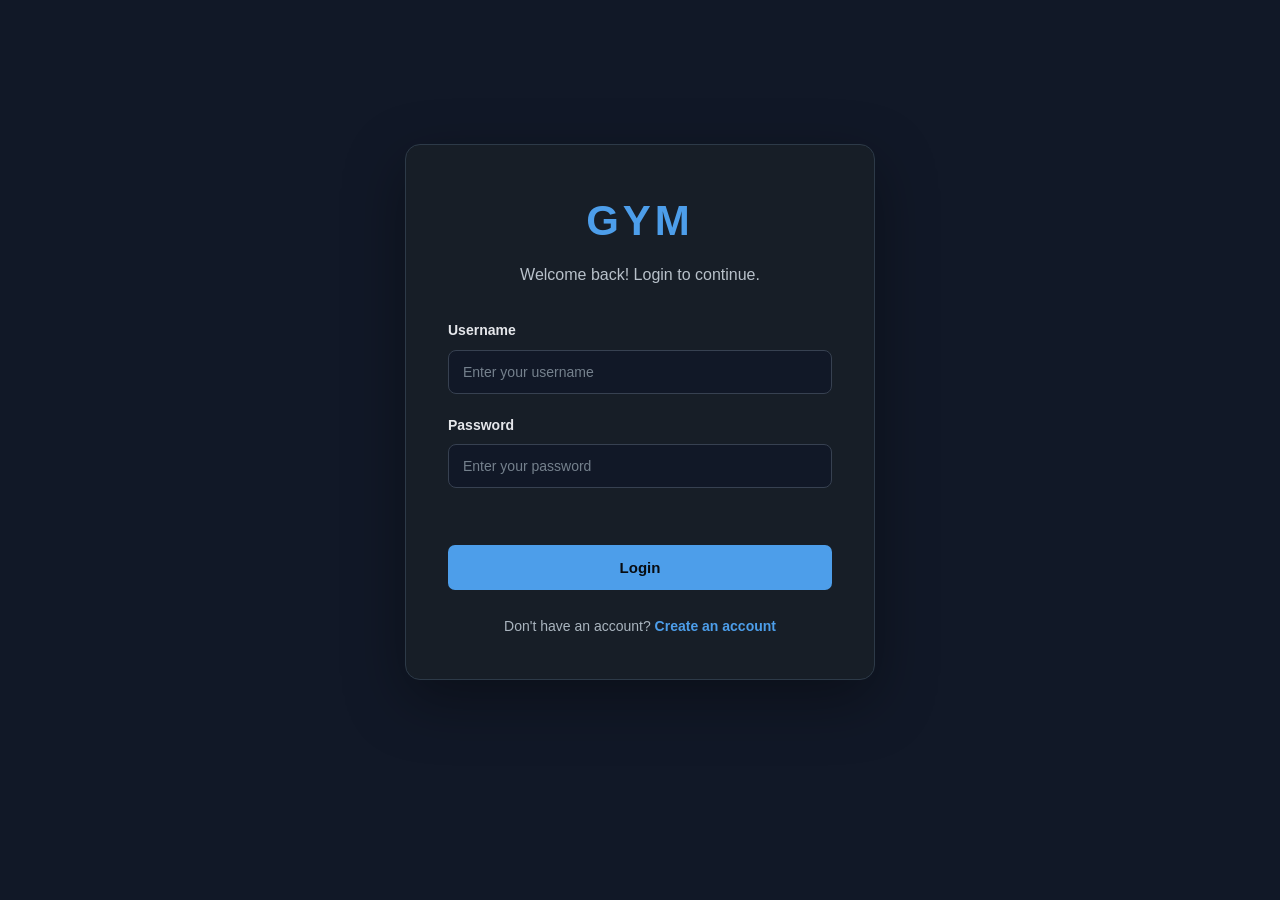
==== dashboard.html @ 54dbe1bd "litte upgrade" ====
<!DOCTYPE html>
<html lang="en">
<head>
    <meta charset="UTF-8">
    <meta name="viewport" content="width=device-width, initial-scale=1.0">

    <title>Gym | Dashboard</title>

    <!-- Main CSS -->
    <link rel="stylesheet" href="style.css">
</head>

<body>

    <!-- Navigation -->
    <header class="navbar">

        <div class="logo">
            <a href="dashboard.html">GYM</a>
        </div>

        <nav>
            <a href="dashboard.html" class="active">Dashboard</a>
            <a href="plans.html">Workout Plans</a>
            <a href="workout.html">Log Workout</a>
            <a href="history.html">History</a>
            <a href="progress.html">Progress</a>
            <button id="logoutButton" class="logout-btn">Logout</button>
        </nav>

    </header>


    <!-- Dashboard -->
    <main class="dashboard">

        <!-- Welcome Section -->
        <section class="dashboard-header">

            <div>
                <p class="dashboard-label">YOUR DASHBOARD</p>

                <h1>
                    Welcome back,
                    <span id="username">User</span>
                </h1>

                <p>
                    Keep training, keep improving, and keep tracking
                    your progress.
                </p>
            </div>

            <a href="workout.html" class="btn primary-btn">
                + Log Workout
            </a>

        </section>


        <!-- Statistics -->
        <section class="stats-grid">

            <!-- Total Workouts -->
            <article class="stat-card">

                <p>Total Workouts</p>

                <h2 id="totalWorkouts">
                    0
                </h2>

                <span>
                    Workouts completed
                </span>

            </article>


            <!-- This Week -->
            <article class="stat-card">

                <p>This Week</p>

                <h2 id="weeklyWorkouts">
                    0
                </h2>

                <span>
                    Workouts this week
                </span>

            </article>


            <!-- Exercises -->
            <article class="stat-card">

                <p>Exercises</p>

                <h2 id="totalExercises">
                    0
                </h2>

                <span>
                    Exercises performed
                </span>

            </article>


            <!-- Weight Lifted -->
            <article class="stat-card">

                <p>Total Weight</p>

                <h2 id="totalWeight">
                    0 kg
                </h2>

                <span>
                    Weight lifted
                </span>

            </article>

        </section>


        <!-- Main Dashboard Content -->
        <section class="dashboard-grid">

            <!-- Recent Workouts -->
            <div class="dashboard-card">

                <div class="card-header">

                    <div>
                        <p class="card-label">ACTIVITY</p>

                        <h2>Recent Workouts</h2>
                    </div>

                    <a href="history.html">
                        View All
                    </a>

                </div>


                <div id="recentWorkouts" class="workout-list">

                    <!-- Workout items will be loaded by JavaScript -->

                    <div class="empty-state">

                        <h3>No workouts yet</h3>

                        <p>
                            Start your first workout and it
                            will appear here.
                        </p>

                        <a href="workout.html" class="btn primary-btn">
                            Start Workout
                        </a>

                    </div>

                </div>

            </div>


            <!-- Quick Actions -->
            <div class="dashboard-card">

                <div class="card-header">

                    <div>
                        <p class="card-label">QUICK ACTIONS</p>

                        <h2>Get Started</h2>
                    </div>

                </div>


                <div class="quick-actions">

                    <a href="plans.html" class="action-card">

                        <span class="action-number">
                            01
                        </span>

                        <div>
                            <h3>Workout Plans</h3>

                            <p>
                                Create or manage your training plans.
                            </p>
                        </div>

                    </a>


                    <a href="workout.html" class="action-card">

                        <span class="action-number">
                            02
                        </span>

                        <div>
                            <h3>Log Workout</h3>

                            <p>
                                Record today's exercises, sets and reps.
                            </p>
                        </div>

                    </a>


                    <a href="progress.html" class="action-card">

                        <span class="action-number">
                            03
                        </span>

                        <div>
                            <h3>View Progress</h3>

                            <p>
                                See how your strength has improved.
                            </p>
                        </div>

                    </a>

                </div>

            </div>

        </section>


        <!-- Today's Motivation -->
        <section class="motivation-card">

            <div>

                <p class="card-label">
                    KEEP GOING
                </p>

                <h2>
                    Progress is built
                    <span>one workout at a time.</span>
                </h2>

                <p>
                    Stay consistent, track your performance,
                    and become stronger every day.
                </p>

            </div>

        </section>

    </main>


    <!-- Footer -->
    <footer>

        <p>
            &copy; 2026 GYM. All rights reserved.
        </p>

    </footer>


    <!-- Dashboard JavaScript -->
    <script src="js/dashboard.js"></script>

</body>
</html>
---- style.css ----
```css
/* =========================================================
   GYM WEBSITE - MAIN STYLESHEET
   Theme: Medium Blue + Dark
   ========================================================= */


/* =========================================================
   1. GLOBAL RESET
   ========================================================= */

* {
    margin: 0;
    padding: 0;
    box-sizing: border-box;
}

html {
    scroll-behavior: smooth;
}

body {
    font-family: Arial, Helvetica, sans-serif;
    background: #10151c;
    color: #ffffff;
    line-height: 1.6;
}

a {
    text-decoration: none;
    color: inherit;
}

button,
input,
textarea,
select {
    font-family: inherit;
}

button {
    cursor: pointer;
}


/* =========================================================
   2. GENERAL CONTAINER
   ========================================================= */

main {
    width: 100%;
}

.login-page,
.register-page,
.dashboard,
.plans-page,
.program-page,
.workout-page,
.history-page,
.progress-page {
    width: min(1400px, 92%);
    margin: 0 auto;
}


/* =========================================================
   3. NAVIGATION
   ========================================================= */

.navbar {
    min-height: 76px;
    padding: 0 4%;

    display: flex;
    align-items: center;
    justify-content: space-between;

    background: #080c11;
    border-bottom: 1px solid #26313d;

    position: sticky;
    top: 0;
    z-index: 1000;
}

.logo a {
    font-size: 28px;
    font-weight: 900;
    letter-spacing: 3px;
    color: #4d9eea;
}

.navbar nav {
    display: flex;
    align-items: center;
    gap: 24px;
}

.navbar nav a {
    color: #ffffff;
    font-size: 14px;
    font-weight: 600;
    transition: 0.25s ease;
}

.navbar nav a:hover,
.navbar nav a.active {
    color: #5ca8ed;
}

.logout-btn {
    border: none;
    background: #4d9eea;
    color: #080c11;

    padding: 10px 18px;
    border-radius: 7px;

    font-weight: 700;
    font-size: 14px;

    transition: 0.25s ease;
}

.logout-btn:hover {
    background: #78baf0;
    transform: translateY(-2px);
}


/* =========================================================
   4. BUTTONS
   ========================================================= */

.btn {
    display: inline-flex;
    align-items: center;
    justify-content: center;

    padding: 12px 22px;

    border-radius: 7px;

    font-size: 14px;
    font-weight: 700;

    border: none;

    transition: 0.25s ease;
}

.primary-btn {
    background: #4d9eea;
    color: #080c11;
}

.primary-btn:hover {
    background: #78baf0;
    transform: translateY(-2px);
}

.secondary-btn {
    background: #1a222c;
    color: #ffffff;
    border: 1px solid #354353;
}

.secondary-btn:hover {
    background: #263341;
    border-color: #4d9eea;
}


/* =========================================================
   5. HERO SECTION
   ========================================================= */

.hero {
    min-height: 650px;

    display: flex;
    align-items: center;

    padding: 80px 7%;

    background: #4d9eea;
    color: #080c11;

    border-radius: 0 0 25px 25px;
}

.hero-content {
    max-width: 800px;
}

.hero-tag {
    font-size: 13px;
    font-weight: 900;
    letter-spacing: 2px;
    margin-bottom: 18px;
}

.hero h1 {
    font-size: clamp(48px, 7vw, 88px);
    line-height: 0.98;
    letter-spacing: -3px;
    margin-bottom: 28px;
}

.hero h1 span {
    color: #ffffff;
}

.hero-description {
    max-width: 650px;
    font-size: 18px;
    margin-bottom: 35px;
    color: #111820;
}

.hero-buttons {
    display: flex;
    gap: 14px;
    flex-wrap: wrap;
}

.hero .primary-btn {
    background: #080c11;
    color: #ffffff;
}

.hero .primary-btn:hover {
    background: #1d2731;
}

.hero .secondary-btn {
    background: transparent;
    color: #080c11;
    border: 2px solid #080c11;
}


/* =========================================================
   6. SECTION HEADINGS
   ========================================================= */

.section-heading {
    margin-bottom: 35px;
}

.section-heading p,
.section-label,
.page-label,
.card-label,
.dashboard-label {
    font-size: 12px;
    font-weight: 800;
    letter-spacing: 2px;
    color: #4d9eea;
    margin-bottom: 8px;
}

.section-heading h2,
.card-header h2 {
    font-size: 30px;
    line-height: 1.2;
}

.section-heading h2 span,
.info-content h2 span,
.cta h2 span {
    color: #4d9eea;
}


/* =========================================================
   7. FEATURES
   ========================================================= */

.features {
    padding: 100px 4%;
    background: #10151c;
    color: #ffffff;
}

.feature-grid {
    display: grid;
    grid-template-columns: repeat(4, 1fr);
    gap: 20px;
}

.feature-card {
    padding: 30px;

    background: #171e27;

    border: 1px solid #283441;
    border-radius: 12px;

    transition: 0.25s ease;
}

.feature-card:hover {
    transform: translateY(-5px);
    border-color: #4d9eea;
}

.feature-icon {
    width: 45px;
    height: 45px;

    display: flex;
    align-items: center;
    justify-content: center;

    margin-bottom: 25px;

    background: #4d9eea;
    color: #080c11;

    border-radius: 7px;

    font-size: 13px;
    font-weight: 900;
}

.feature-card h3 {
    font-size: 20px;
    margin-bottom: 12px;
}

.feature-card p {
    color: #b8c1ca;
    font-size: 14px;
}


/* =========================================================
   8. CTA
   ========================================================= */

.cta {
    margin: 0 4% 80px;
    padding: 70px 8%;

    background: #4d9eea;
    color: #080c11;

    border-radius: 18px;
}

.cta-content {
    max-width: 750px;
}

.cta h2 {
    font-size: clamp(35px, 5vw, 58px);
    line-height: 1.05;
    margin-bottom: 20px;
}

.cta h2 span {
    color: #ffffff;
}

.cta p {
    margin-bottom: 25px;
    color: #111820;
}


/* =========================================================
   9. LOGIN & REGISTER
   ========================================================= */

.login-page,
.register-page {
    min-height: calc(100vh - 76px);

    display: flex;
    align-items: center;
    justify-content: center;

    padding: 50px 0;
}

.login-container,
.register-container {
    width: 100%;
    max-width: 470px;

    padding: 42px;

    background: #171e27;

    border: 1px solid #2d3a48;
    border-radius: 15px;

    box-shadow: 0 20px 60px rgba(0, 0, 0, 0.35);
}

.login-header,
.register-header {
    text-align: center;
    margin-bottom: 32px;
}

.login-header h1,
.register-header h1 {
    font-size: 42px;
    letter-spacing: 4px;
    color: #4d9eea;
}

.login-header p,
.register-header p {
    color: #b8c1ca;
    margin-top: 8px;
}


/* =========================================================
   10. FORMS
   ========================================================= */

.form-group {
    margin-bottom: 20px;
}

.form-group label {
    display: block;
    margin-bottom: 8px;

    font-size: 14px;
    font-weight: 700;

    color: #ffffff;
}

.form-group input,
.form-group textarea,
.form-group select {
    width: 100%;

    padding: 13px 14px;

    background: #0e141b;
    color: #ffffff;

    border: 1px solid #354353;
    border-radius: 7px;

    outline: none;

    font-size: 14px;

    transition: 0.25s ease;
}

.form-group input::placeholder,
.form-group textarea::placeholder {
    color: #75818d;
}

.form-group input:focus,
.form-group textarea:focus,
.form-group select:focus {
    border-color: #4d9eea;
    box-shadow: 0 0 0 3px rgba(77, 158, 234, 0.12);
}

.form-group textarea {
    resize: vertical;
    min-height: 100px;
}

.form-group select {
    cursor: pointer;
}

form > button {
    width: 100%;

    padding: 14px;

    border: none;
    border-radius: 7px;

    background: #4d9eea;
    color: #080c11;

    font-weight: 800;
    font-size: 15px;

    transition: 0.25s ease;
}

form > button:hover {
    background: #78baf0;
}

.form-message {
    min-height: 20px;
    margin: 8px 0 15px;

    font-size: 13px;
}

.register-link,
.login-link {
    text-align: center;
    margin-top: 25px;

    color: #aab5bf;
    font-size: 14px;
}

.register-link a,
.login-link a {
    color: #4d9eea;
    font-weight: 700;
}

.register-link a:hover,
.login-link a:hover {
    text-decoration: underline;
}


/* =========================================================
   11. PAGE HEADER
   ========================================================= */

.page-header,
.dashboard-header {
    padding: 55px 0 35px;

    display: flex;
    align-items: flex-end;
    justify-content: space-between;

    gap: 30px;
}

.page-header h1,
.dashboard-header h1 {
    font-size: clamp(35px, 5vw, 55px);
    line-height: 1.05;
    margin-bottom: 12px;
}

.page-header p:not(.page-label),
.dashboard-header p:not(.dashboard-label) {
    color: #aeb8c2;
    max-width: 650px;
}


/* =========================================================
   12. DASHBOARD
   ========================================================= */

.stats-grid {
    display: grid;
    grid-template-columns: repeat(4, 1fr);
    gap: 18px;
    margin-bottom: 30px;
}

.stat-card {
    padding: 25px;

    background: #171e27;

    border: 1px solid #2b3845;
    border-radius: 12px;
}

.stat-card p {
    color: #9da9b4;
    font-size: 13px;
    margin-bottom: 8px;
}

.stat-card h2 {
    font-size: 34px;
    margin-bottom: 5px;
}

.stat-card span {
    color: #6f7c88;
    font-size: 12px;
}

.dashboard-grid {
    display: grid;
    grid-template-columns: 1.5fr 1fr;
    gap: 20px;
}

.dashboard-card,
.filter-card,
.workout-info-card,
.form-card,
.info-card {
    background: #171e27;
    border: 1px solid #2b3845;
    border-radius: 12px;
    padding: 30px;
}

.card-header {
    display: flex;
    align-items: center;
    justify-content: space-between;
    gap: 20px;
    margin-bottom: 25px;
}

.card-header > a {
    color: #4d9eea;
    font-size: 13px;
    font-weight: 700;
}

.workout-list {
    display: flex;
    flex-direction: column;
    gap: 12px;
}

.empty-state {
    padding: 45px 25px;
    text-align: center;
    color: #8d99a5;
}

.empty-state h3 {
    color: #ffffff;
    margin-bottom: 8px;
}

.empty-state p {
    max-width: 450px;
    margin: 0 auto 20px;
}

.empty-icon {
    width: 55px;
    height: 55px;

    display: flex;
    align-items: center;
    justify-content: center;

    margin: 0 auto 20px;

    border-radius: 50%;

    background: #4d9eea;
    color: #080c11;

    font-size: 25px;
    font-weight: 900;
}


/* =========================================================
   13. QUICK ACTIONS
   ========================================================= */

.quick-actions {
    display: flex;
    flex-direction: column;
    gap: 12px;
}

.action-card {
    display: flex;
    align-items: center;
    gap: 18px;

    padding: 18px;

    background: #10151c;
    border: 1px solid #2c3946;
    border-radius: 9px;

    transition: 0.25s ease;
}

.action-card:hover {
    border-color: #4d9eea;
    transform: translateX(4px);
}

.action-number {
    color: #4d9eea;
    font-weight: 900;
    font-size: 13px;
}

.action-card h3 {
    font-size: 15px;
    margin-bottom: 3px;
}

.action-card p {
    color: #85919c;
    font-size: 12px;
}


/* =========================================================
   14. MOTIVATION / INFO CARD
   ========================================================= */

.motivation-card,
.info-card {
    margin-top: 25px;
    margin-bottom: 60px;
}

.motivation-card {
    padding: 50px;

    background: #4d9eea;
    color: #080c11;

    border-radius: 15px;
}

.motivation-card h2,
.info-content h2 {
    font-size: clamp(28px, 4vw, 45px);
    line-height: 1.1;
    margin-bottom: 15px;
}

.motivation-card h2 span {
    color: #ffffff;
}

.motivation-card p:not(.card-label) {
    max-width: 700px;
    color: #111820;
}


/* =========================================================
   15. PLANS
   ========================================================= */

.plans-section,
.programs-section,
.history-section {
    margin-top: 30px;
    margin-bottom: 50px;
}

.plans-grid,
.programs-grid {
    display: grid;
    grid-template-columns: repeat(3, 1fr);
    gap: 20px;
}

.plan-card,
.program-card {
    padding: 25px;

    background: #171e27;

    border: 1px solid #2b3845;
    border-radius: 12px;

    transition: 0.25s ease;
}

.plan-card:hover,
.program-card:hover {
    border-color: #4d9eea;
    transform: translateY(-4px);
}

.plan-card h3,
.program-card h3 {
    font-size: 21px;
    margin-bottom: 10px;
}

.plan-card p,
.program-card p {
    color: #9ba6b0;
    font-size: 14px;
}

.plan-actions,
.program-actions {
    display: flex;
    gap: 8px;
    margin-top: 20px;
}


/* =========================================================
   16. FORM CARD
   ========================================================= */

.form-card {
    margin-bottom: 35px;
}

.hidden {
    display: none !important;
}

.close-btn {
    width: 35px;
    height: 35px;

    border: none;
    border-radius: 6px;

    background: #26313d;
    color: #ffffff;

    font-size: 22px;

    transition: 0.2s ease;
}

.close-btn:hover {
    background: #4d9eea;
    color: #080c11;
}

.form-actions {
    display: flex;
    justify-content: flex-end;
    gap: 12px;
    margin-top: 25px;
}


/* =========================================================
   17. WORKOUT EXERCISES
   ========================================================= */

.exercise-section {
    margin: 35px 0;
}

.exercise-card {
    margin-bottom: 20px;
    padding: 25px;

    background: #10151c;

    border: 1px solid #2b3845;
    border-radius: 10px;
}

.exercise-header {
    display: flex;
    justify-content: space-between;
    align-items: center;

    margin-bottom: 20px;
}

.exercise-header > div {
    display: flex;
    align-items: center;
    gap: 12px;
}

.exercise-number {
    color: #4d9eea;
    font-weight: 900;
}

.exercise-header h3 {
    font-size: 20px;
}

.remove-exercise,
.remove-set {
    border: none;
    background: transparent;
    color: #87939e;
    font-size: 22px;
}

.remove-exercise:hover,
.remove-set:hover {
    color: #ffffff;
}

.sets-container {
    margin-top: 20px;
}

.sets-header {
    display: flex;
    align-items: center;
    justify-content: space-between;

    margin-bottom: 12px;
}

.sets-header h4 {
    font-size: 15px;
}

.add-set-button {
    border: none;
    background: transparent;
    color: #4d9eea;
    font-weight: 700;
    font-size: 13px;
}

.set-list {
    display: flex;
    flex-direction: column;
    gap: 10px;
}

.set-row {
    display: grid;
    grid-template-columns: 35px 1fr 1fr 35px;
    align-items: end;
    gap: 10px;

    padding: 12px;

    background: #171e27;
    border: 1px solid #293541;
    border-radius: 7px;
}

.set-number {
    color: #4d9eea;
    font-weight: 900;
    padding-bottom: 12px;
}

.set-input label {
    display: block;
    color: #8f9ba6;
    font-size: 11px;
    margin-bottom: 5px;
}

.set-input input {
    width: 100%;
    padding: 9px;

    background: #0e141b;
    color: #ffffff;

    border: 1px solid #354353;
    border-radius: 5px;

    outline: none;
}

.set-input input:focus {
    border-color: #4d9eea;
}


/* =========================================================
   18. FILTERS
   ========================================================= */

.filter-card {
    margin-bottom: 35px;
}

.filter-header {
    display: flex;
    justify-content: space-between;
    align-items: center;

    margin-bottom: 25px;
}

.filter-grid {
    display: grid;
    grid-template-columns: 2fr 1fr 1fr;
    gap: 15px;
}


/* =========================================================
   19. HISTORY
   ========================================================= */

.history-list {
    display: flex;
    flex-direction: column;
    gap: 14px;
}

.history-item {
    padding: 20px;

    display: flex;
    justify-content: space-between;
    align-items: center;
    gap: 20px;

    background: #171e27;
    border: 1px solid #2b3845;
    border-radius: 10px;
}

.history-item:hover {
    border-color: #4d9eea;
}

.history-item h3 {
    font-size: 17px;
}

.history-item p {
    color: #8995a0;
    font-size: 13px;
}

.history-actions {
    display: flex;
    gap: 8px;
}


/* =========================================================
   20. MODAL
   ========================================================= */

.modal {
    position: fixed;
    inset: 0;
    z-index: 2000;

    display: flex;
    align-items: center;
    justify-content: center;

    padding: 20px;

    background: rgba(0, 0, 0, 0.75);
}

.modal.hidden {
    display: none;
}

.modal-content {
    width: 100%;
    max-width: 750px;
    max-height: 90vh;

    overflow-y: auto;

    padding: 30px;

    background: #171e27;
    color: #ffffff;

    border: 1px solid #354353;
    border-radius: 14px;
}

.modal-info {
    display: grid;
    grid-template-columns: 1fr 1fr;
    gap: 15px;

    margin-bottom: 25px;
}

.modal-info > div {
    padding: 15px;

    background: #10151c;
    border-radius: 7px;
}

.modal-info span {
    display: block;
    color: #7f8b96;
    font-size: 12px;
    margin-bottom: 4px;
}

.modal-exercises h3,
.modal-notes h3 {
    margin-bottom: 12px;
}

.modal-notes {
    margin-top: 25px;
    padding-top: 25px;
    border-top: 1px solid #2d3945;
}

.modal-notes p {
    color: #aab4bd;
}

.modal-actions {
    margin-top: 25px;
}

.delete-btn {
    padding: 11px 18px;

    border: 1px solid #596570;
    border-radius: 6px;

    background: transparent;
    color: #ffffff;

    font-weight: 700;
}

.delete-btn:hover {
    background: #26313d;
}


/* =========================================================
   21. PROGRAM PAGE
   ========================================================= */

.program-page {
    padding-bottom: 40px;
}

.program-card {
    position: relative;
}

.program-card .program-goal {
    display: inline-block;

    padding: 5px 10px;
    margin-bottom: 15px;

    background: #4d9eea;
    color: #080c11;

    border-radius: 5px;

    font-size: 11px;
    font-weight: 900;
    text-transform: uppercase;
}

.program-meta {
    display: grid;
    grid-template-columns: 1fr 1fr;
    gap: 10px;

    margin-top: 20px;
}

.program-meta div {
    padding: 12px;
    background: #10151c;
    border-radius: 6px;
}

.program-meta span {
    display: block;
    color: #75818d;
    font-size: 11px;
}

.program-meta strong {
    font-size: 14px;
}


/* =========================================================
   22. PROGRESS
   ========================================================= */

.progress-page {
    padding-bottom: 60px;
}

.progress-chart-card {
    padding: 30px;
    margin-bottom: 25px;

    background: #171e27;

    border: 1px solid #2b3845;
    border-radius: 12px;
}

.chart-container {
    width: 100%;
    min-height: 350px;

    display: flex;
    align-items: center;
    justify-content: center;

    margin-top: 25px;

    background: #10151c;
    border-radius: 8px;
}

.progress-summary {
    display: grid;
    grid-template-columns: repeat(3, 1fr);
    gap: 18px;
}


/* =========================================================
   23. FOOTER
   ========================================================= */

footer {
    padding: 30px 20px;

    text-align: center;

    background: #080c11;
    color: #75818d;

    border-top: 1px solid #26313d;

    font-size: 13px;
}


/* =========================================================
   24. RESPONSIVE - TABLET
   ========================================================= */

@media (max-width: 1000px) {

    .navbar {
        padding: 15px 4%;
        flex-direction: column;
        gap: 15px;
    }

    .navbar nav {
        flex-wrap: wrap;
        justify-content: center;
        gap: 14px;
    }

    .feature-grid {
        grid-template-columns: repeat(2, 1fr);
    }

    .stats-grid {
        grid-template-columns: repeat(2, 1fr);
    }

    .dashboard-grid {
        grid-template-columns: 1fr;
    }

    .plans-grid,
    .programs-grid {
        grid-template-columns: repeat(2, 1fr);
    }

    .filter-grid {
        grid-template-columns: 1fr 1fr;
    }

    .filter-grid .form-group:first-child {
        grid-column: 1 / -1;
    }
}


/* =========================================================
   25. RESPONSIVE - MOBILE
   ========================================================= */

@media (max-width: 650px) {

    .navbar {
        position: relative;
    }

    .navbar nav {
        width: 100%;
        gap: 10px;
    }

    .navbar nav a {
        font-size: 12px;
    }

    .hero {
        min-height: 560px;
        padding: 60px 7%;
    }

    .hero h1 {
        font-size: 48px;
        letter-spacing: -2px;
    }

    .hero-description {
        font-size: 15px;
    }

    .features {
        padding: 70px 5%;
    }

    .feature-grid {
        grid-template-columns: 1fr;
    }

    .cta {
        margin: 0 3% 60px;
        padding: 50px 7%;
    }

    .login-container,
    .register-container {
        padding: 30px 22px;
    }

    .page-header,
    .dashboard-header {
        flex-direction: column;
        align-items: flex-start;
        padding-top: 40px;
    }

    .stats-grid {
        grid-template-columns: 1fr;
    }

    .plans-grid,
    .programs-grid {
        grid-template-columns: 1fr;
    }

    .filter-grid {
        grid-template-columns: 1fr;
    }

    .filter-grid .form-group:first-child {
        grid-column: auto;
    }

    .dashboard-card,
    .filter-card,
    .workout-info-card,
    .form-card,
    .info-card {
        padding: 22px;
    }

    .set-row {
        grid-template-columns: 28px 1fr 1fr 28px;
    }

    .history-item {
        flex-direction: column;
        align-items: flex-start;
    }

    .modal-content {
        padding: 22px;
    }

    .modal-info {
        grid-template-columns: 1fr;
    }

    .form-actions {
        flex-direction: column;
    }

    .form-actions .btn {
        width: 100%;
    }
}

/* =========================================
   GYM - WORKOUT PLANS PAGE
   ========================================= */

/* ---------- RESET ---------- */

* {
    margin: 0;
    padding: 0;
    box-sizing: border-box;
}

body {
    font-family: Arial, Helvetica, sans-serif;
    background: #111827;
    color: white;
    min-height: 100vh;
}


/* ---------- NAVBAR ---------- */

.navbar {
    width: 100%;
    min-height: 70px;
    background: #0b1220;
    display: flex;
    align-items: center;
    justify-content: space-between;
    padding: 0 6%;
    border-bottom: 1px solid #243044;
}

.logo a {
    color: white;
    text-decoration: none;
    font-size: 25px;
    font-weight: 800;
    letter-spacing: 2px;
}

.navbar nav {
    display: flex;
    align-items: center;
    gap: 24px;
}

.navbar nav a {
    color: #cbd5e1;
    text-decoration: none;
    font-size: 14px;
    font-weight: 600;
    transition: 0.2s ease;
}

.navbar nav a:hover,
.navbar nav a.active {
    color: #60a5fa;
}


/* ---------- LOGOUT ---------- */

.logout-btn {
    border: 1px solid #374151;
    background: transparent;
    color: white;
    padding: 9px 16px;
    border-radius: 7px;
    cursor: pointer;
    font-weight: 600;
    transition: 0.2s ease;
}

.logout-btn:hover {
    background: #ef4444;
    border-color: #ef4444;
}


/* ---------- MAIN ---------- */

.plans-page {
    width: min(1200px, 92%);
    margin: 0 auto;
    padding: 55px 0 80px;
}


/* ---------- PAGE HEADER ---------- */

.page-header {
    display: flex;
    align-items: center;
    justify-content: space-between;
    gap: 30px;
    margin-bottom: 35px;
}

.page-label,
.section-label,
.card-label {
    color: #60a5fa;
    font-size: 12px;
    font-weight: 800;
    letter-spacing: 2px;
    margin-bottom: 8px;
}

.page-header h1 {
    font-size: 42px;
    line-height: 1.1;
    margin-bottom: 12px;
}

.page-header p:not(.page-label) {
    color: #94a3b8;
    max-width: 600px;
    line-height: 1.6;
}


/* ---------- BUTTONS ---------- */

.btn {
    border: none;
    border-radius: 8px;
    padding: 12px 20px;
    font-size: 14px;
    font-weight: 700;
    cursor: pointer;
    transition: 0.2s ease;
}

.primary-btn {
    background: #3b82f6;
    color: white;
}

.primary-btn:hover {
    background: #2563eb;
    transform: translateY(-1px);
}

.secondary-btn {
    background: #374151;
    color: white;
}

.secondary-btn:hover {
    background: #4b5563;
}

.btn-danger {
    background: #7f1d1d;
    color: white;
    padding: 8px 13px;
    font-size: 12px;
}

.btn-danger:hover {
    background: #dc2626;
}


/* ---------- CREATE FORM ---------- */

.form-card {
    background: #1e293b;
    border: 1px solid #334155;
    border-radius: 14px;
    padding: 30px;
    margin-bottom: 45px;
    box-shadow: 0 10px 30px rgba(0, 0, 0, 0.25);
}


/* Hidden state */

.hidden {
    display: none;
}


/* ---------- FORM HEADER ---------- */

.card-header {
    display: flex;
    justify-content: space-between;
    align-items: flex-start;
    margin-bottom: 28px;
}

.card-header h2 {
    font-size: 25px;
}

.close-btn {
    width: 35px;
    height: 35px;
    border: none;
    border-radius: 50%;
    background: #374151;
    color: white;
    font-size: 24px;
    cursor: pointer;
    line-height: 30px;
}

.close-btn:hover {
    background: #ef4444;
}


/* ---------- FORM ---------- */

.form-group {
    margin-bottom: 20px;
}

.form-group label {
    display: block;
    margin-bottom: 8px;
    font-size: 14px;
    font-weight: 700;
    color: #e5e7eb;
}

.form-group input,
.form-group textarea,
.form-group select {
    width: 100%;
    background: #111827;
    border: 1px solid #374151;
    color: white;
    border-radius: 8px;
    padding: 13px 14px;
    font-size: 14px;
    outline: none;
    transition: 0.2s ease;
}

.form-group input:focus,
.form-group textarea:focus,
.form-group select:focus {
    border-color: #3b82f6;
    box-shadow: 0 0 0 3px rgba(59, 130, 246, 0.15);
}

.form-group textarea {
    resize: vertical;
    min-height: 110px;
}

.form-group select {
    cursor: pointer;
}


/* ---------- FORM MESSAGE ---------- */

.form-message {
    min-height: 22px;
    color: #60a5fa;
    font-size: 14px;
    margin-bottom: 15px;
}


/* ---------- FORM ACTIONS ---------- */

.form-actions {
    display: flex;
    justify-content: flex-end;
    gap: 12px;
    margin-top: 10px;
}


/* ---------- PLANS SECTION ---------- */

.plans-section {
    margin-top: 30px;
}

.section-heading {
    display: flex;
    justify-content: space-between;
    align-items: center;
    margin-bottom: 25px;
}

.section-heading h2 {
    font-size: 27px;
}

#planCount {
    background: #1e40af;
    color: white;
    padding: 7px 13px;
    border-radius: 20px;
    font-size: 13px;
    font-weight: 700;
}


/* ---------- PLANS GRID ---------- */

.plans-grid {
    display: grid;
    grid-template-columns: repeat(3, 1fr);
    gap: 22px;
}


/* ---------- PLAN CARD ---------- */

.plan-card {
    background: #1e293b;
    border: 1px solid #334155;
    border-radius: 13px;
    padding: 23px;
    min-height: 190px;
    transition: 0.25s ease;
}

.plan-card:hover {
    transform: translateY(-4px);
    border-color: #3b82f6;
    box-shadow: 0 12px 30px rgba(0, 0, 0, 0.25);
}

.plan-card-header {
    display: flex;
    align-items: flex-start;
    justify-content: space-between;
    gap: 15px;
    margin-bottom: 18px;
}

.plan-card h3 {
    color: white;
    font-size: 20px;
    line-height: 1.3;
}

.plan-card p {
    color: #94a3b8;
    font-size: 14px;
    line-height: 1.6;
    margin-bottom: 12px;
}

.plan-card strong {
    color: #e5e7eb;
}


/* ---------- EMPTY STATE ---------- */

.empty-state {
    grid-column: 1 / -1;
    text-align: center;
    background: #1e293b;
    border: 1px dashed #475569;
    border-radius: 14px;
    padding: 55px 25px;
}

.empty-icon {
    width: 55px;
    height: 55px;
    margin: 0 auto 18px;
    display: flex;
    align-items: center;
    justify-content: center;
    border-radius: 50%;
    background: #2563eb;
    color: white;
    font-size: 30px;
}

.empty-state h3 {
    font-size: 21px;
    margin-bottom: 9px;
}

.empty-state p {
    color: #94a3b8;
    margin-bottom: 22px;
}


/* ---------- INFORMATION CARD ---------- */

.info-card {
    margin-top: 50px;
    padding: 40px;
    border-radius: 15px;
    background: #2563eb;
}

.info-content {
    max-width: 700px;
}

.info-card .card-label {
    color: #dbeafe;
}

.info-card h2 {
    font-size: 32px;
    line-height: 1.25;
    margin-bottom: 15px;
}

.info-card h2 span {
    color: #bfdbfe;
}

.info-card p:not(.card-label) {
    color: #dbeafe;
    line-height: 1.7;
}


/* ---------- FOOTER ---------- */

footer {
    background: #0b1220;
    border-top: 1px solid #243044;
    text-align: center;
    padding: 22px;
}

footer p {
    color: #64748b;
    font-size: 13px;
}


/* =========================================
   RESPONSIVE
   ========================================= */

@media (max-width: 950px) {

    .navbar {
        padding: 15px 4%;
        flex-direction: column;
        gap: 15px;
    }

    .navbar nav {
        flex-wrap: wrap;
        justify-content: center;
        gap: 15px;
    }

    .page-header {
        flex-direction: column;
        align-items: flex-start;
    }

    .page-header h1 {
        font-size: 35px;
    }

    .plans-grid {
        grid-template-columns: repeat(2, 1fr);
    }

}


@media (max-width: 650px) {

    .plans-page {
        width: 90%;
        padding-top: 35px;
    }

    .navbar nav {
        gap: 10px;
    }

    .navbar nav a {
        font-size: 12px;
    }

    .page-header h1 {
        font-size: 30px;
    }

    .plans-grid {
        grid-template-columns: 1fr;
    }

    .form-card {
        padding: 20px;
    }

    .section-heading {
        align-items: flex-start;
        gap: 15px;
    }

    .info-card {
        padding: 28px 22px;
    }

    .info-card h2 {
        font-size: 26px;
    }

}
.progress-controls {
    display: grid;
    grid-template-columns: 1fr 1fr;
    gap: 20px;
    margin-bottom: 30px;
}

.progress-card {
    margin-bottom: 30px;
}

.chart-container {
    width: 100%;
    min-height: 450px;
    background: #0b1220;
    border-radius: 12px;
    overflow: hidden;
}

#progressChart {
    display: block;
    width: 100%;
}

.progress-summary-section {
    margin-top: 30px;
}

.progress-summary {
    display: grid;
    grid-template-columns: repeat(3, 1fr);
    gap: 20px;
    margin-top: 20px;
}

.summary-card {
    background: #111827;
    border: 1px solid #263244;
    border-radius: 12px;
    padding: 25px;
}

.summary-card h3 {
    margin-bottom: 10px;
    color: #9ca3af;
}

.summary-card strong {
    display: block;
    font-size: 28px;
    color: white;
    margin-bottom: 8px;
}

.summary-card p {
    color: #9ca3af;
}

@media (max-width: 700px) {

    .progress-controls {
        grid-template-columns: 1fr;
    }

    .progress-summary {
        grid-template-columns: 1fr;
    }

}
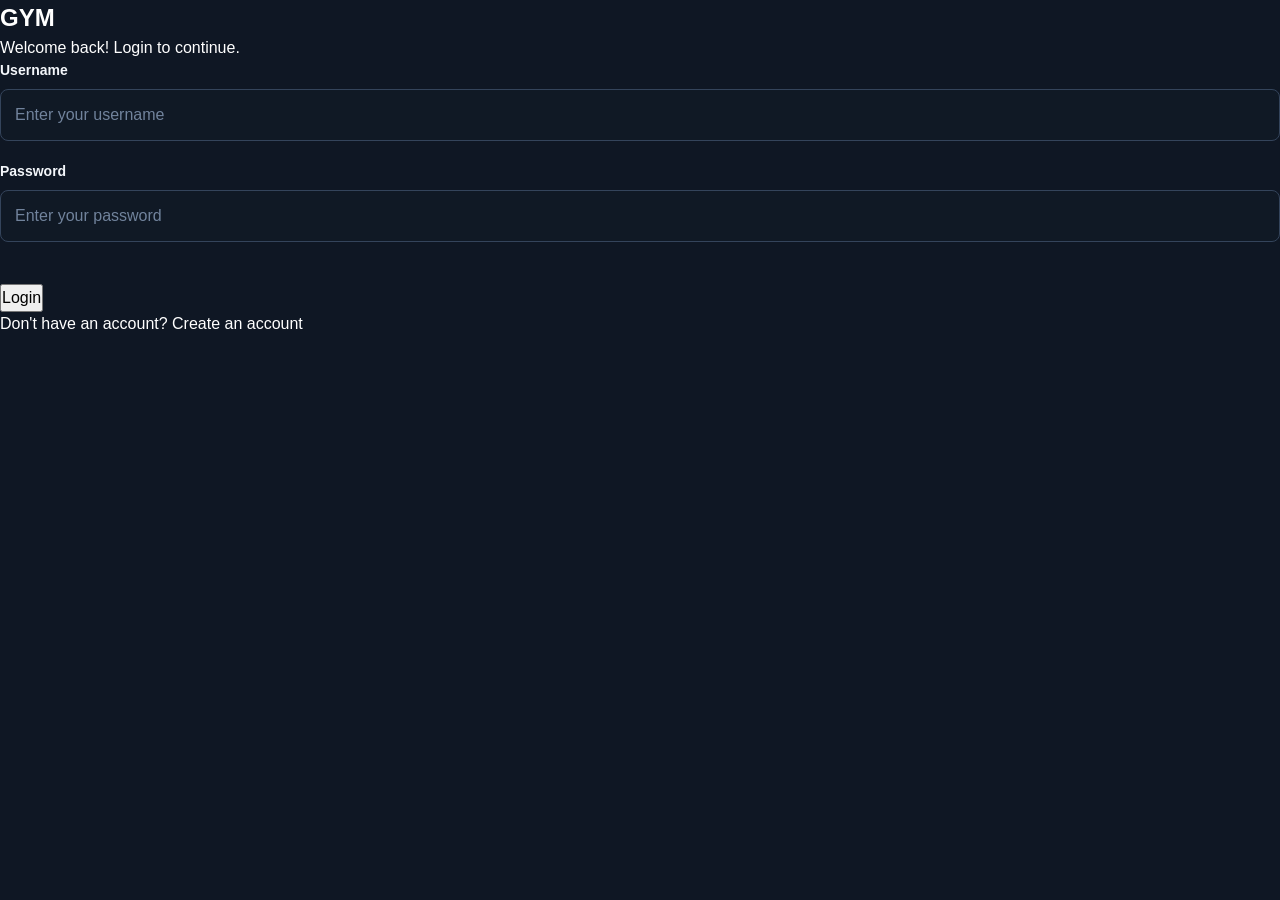
==== commit 82fbe7bb: "done" ====
--- a/dashboard.html
+++ b/dashboard.html
@@ -1,4 +1,3 @@
-
 <!DOCTYPE html>
 <html lang="en">
 <head>
@@ -7,284 +6,262 @@
 
     <title>Gym | Dashboard</title>
 
-    <!-- Main CSS -->
     <link rel="stylesheet" href="style.css">
 </head>
 
 <body>
 
-    <!-- Navigation -->
-    <header class="navbar">
-
-        <div class="logo">
-            <a href="dashboard.html">GYM</a>
-        </div>
-
-        <nav>
-            <a href="dashboard.html" class="active">Dashboard</a>
-            <a href="plans.html">Workout Plans</a>
-            <a href="workout.html">Log Workout</a>
-            <a href="history.html">History</a>
-            <a href="progress.html">Progress</a>
-            <button id="logoutButton" class="logout-btn">Logout</button>
-        </nav>
-
-    </header>
-
-
-    <!-- Dashboard -->
-    <main class="dashboard">
-
-        <!-- Welcome Section -->
-        <section class="dashboard-header">
-
-            <div>
-                <p class="dashboard-label">YOUR DASHBOARD</p>
-
-                <h1>
-                    Welcome back,
-                    <span id="username">User</span>
-                </h1>
-
-                <p>
-                    Keep training, keep improving, and keep tracking
-                    your progress.
-                </p>
-            </div>
-
-            <a href="workout.html" class="btn primary-btn">
-                + Log Workout
-            </a>
-
-        </section>
-
-
-        <!-- Statistics -->
-        <section class="stats-grid">
-
-            <!-- Total Workouts -->
-            <article class="stat-card">
-
-                <p>Total Workouts</p>
-
-                <h2 id="totalWorkouts">
-                    0
-                </h2>
-
-                <span>
-                    Workouts completed
-                </span>
-
-            </article>
-
-
-            <!-- This Week -->
-            <article class="stat-card">
-
-                <p>This Week</p>
-
-                <h2 id="weeklyWorkouts">
-                    0
-                </h2>
-
-                <span>
-                    Workouts this week
-                </span>
-
-            </article>
-
-
-            <!-- Exercises -->
-            <article class="stat-card">
-
-                <p>Exercises</p>
-
-                <h2 id="totalExercises">
-                    0
-                </h2>
-
-                <span>
-                    Exercises performed
-                </span>
-
-            </article>
-
-
-            <!-- Weight Lifted -->
-            <article class="stat-card">
-
-                <p>Total Weight</p>
-
-                <h2 id="totalWeight">
-                    0 kg
-                </h2>
-
-                <span>
-                    Weight lifted
-                </span>
-
-            </article>
-
-        </section>
-
-
-        <!-- Main Dashboard Content -->
-        <section class="dashboard-grid">
-
-            <!-- Recent Workouts -->
-            <div class="dashboard-card">
-
-                <div class="card-header">
+<header class="navbar">
+
+    <div class="logo">
+        <a href="dashboard.html">GYM</a>
+    </div>
+
+    <nav>
+        <a href="dashboard.html" class="active">Dashboard</a>
+        <a href="plans.html">Workout Plans</a>
+        <a href="workout.html">Log Workout</a>
+        <a href="history.html">History</a>
+        <a href="progress.html">Progress</a>
+        <a href="profile.html">Profile</a>
+        <button id="logoutButton" class="logout-btn">Logout</button>
+    </nav>
+
+</header>
+
+
+<main class="dashboard">
+
+    <!-- Welcome -->
+    <section class="dashboard-header">
+
+        <div>
+            <p class="dashboard-label">YOUR DASHBOARD</p>
+
+            <h1>
+                Welcome back,
+                <span id="username">User</span>
+            </h1>
+
+            <p>
+                Keep training, keep improving, and keep tracking
+                your progress.
+            </p>
+        </div>
+
+        <a href="workout.html" class="btn primary-btn">
+            + Log Workout
+        </a>
+
+    </section>
+
+
+    <!-- Main Statistics -->
+    <section class="stats-grid">
+
+        <article class="stat-card">
+            <p>Total Workouts</p>
+            <h2 id="totalWorkouts">0</h2>
+            <span>Workouts completed</span>
+        </article>
+
+        <article class="stat-card">
+            <p>This Week</p>
+            <h2 id="weeklyWorkouts">0</h2>
+            <span>Workouts this week</span>
+        </article>
+
+        <article class="stat-card">
+            <p>Exercises</p>
+            <h2 id="totalExercises">0</h2>
+            <span>Exercises performed</span>
+        </article>
+
+        <article class="stat-card">
+            <p>Total Volume</p>
+            <h2 id="totalWeight">0 kg</h2>
+            <span>Weight × reps</span>
+        </article>
+
+    </section>
+
+
+    <!-- Advanced Statistics -->
+    <section class="advanced-stats-grid">
+
+        <article class="advanced-stat-card">
+            <div class="advanced-stat-icon">🔥</div>
+
+            <div>
+                <p>Workout Streak</p>
+                <h2 id="workoutStreak">0 days</h2>
+                <span>Keep your consistency going</span>
+            </div>
+        </article>
+
+
+        <article class="advanced-stat-card">
+            <div class="advanced-stat-icon">🏆</div>
+
+            <div>
+                <p>Heaviest Lift</p>
+                <h2 id="heaviestLift">0 kg</h2>
+                <span id="heaviestExercise">No data yet</span>
+            </div>
+        </article>
+
+
+        <article class="advanced-stat-card">
+            <div class="advanced-stat-icon">💪</div>
+
+            <div>
+                <p>Total Sets</p>
+                <h2 id="totalSets">0</h2>
+                <span>Sets completed</span>
+            </div>
+        </article>
+
+
+        <article class="advanced-stat-card">
+            <div class="advanced-stat-icon">📈</div>
+
+            <div>
+                <p>Personal Records</p>
+                <h2 id="personalRecords">0</h2>
+                <span>Exercise bests</span>
+            </div>
+        </article>
+
+    </section>
+
+
+    <!-- Dashboard Content -->
+    <section class="dashboard-grid">
+
+        <!-- Recent Workouts -->
+        <div class="dashboard-card">
+
+            <div class="card-header">
+
+                <div>
+                    <p class="card-label">ACTIVITY</p>
+                    <h2>Recent Workouts</h2>
+                </div>
+
+                <a href="history.html">
+                    View All
+                </a>
+
+            </div>
+
+            <div id="recentWorkouts" class="workout-list">
+
+                <div class="empty-state">
+
+                    <h3>No workouts yet</h3>
+
+                    <p>
+                        Start your first workout and it
+                        will appear here.
+                    </p>
+
+                    <a href="workout.html" class="btn primary-btn">
+                        Start Workout
+                    </a>
+
+                </div>
+
+            </div>
+
+        </div>
+
+
+        <!-- Quick Actions -->
+        <div class="dashboard-card">
+
+            <div class="card-header">
+
+                <div>
+                    <p class="card-label">QUICK ACTIONS</p>
+                    <h2>Get Started</h2>
+                </div>
+
+            </div>
+
+            <div class="quick-actions">
+
+                <a href="plans.html" class="action-card">
+                    <span class="action-number">01</span>
 
                     <div>
-                        <p class="card-label">ACTIVITY</p>
-
-                        <h2>Recent Workouts</h2>
+                        <h3>Workout Plans</h3>
+                        <p>Create or manage your training plans.</p>
                     </div>
-
-                    <a href="history.html">
-                        View All
-                    </a>
-
-                </div>
-
-
-                <div id="recentWorkouts" class="workout-list">
-
-                    <!-- Workout items will be loaded by JavaScript -->
-
-                    <div class="empty-state">
-
-                        <h3>No workouts yet</h3>
-
-                        <p>
-                            Start your first workout and it
-                            will appear here.
-                        </p>
-
-                        <a href="workout.html" class="btn primary-btn">
-                            Start Workout
-                        </a>
-
+                </a>
+
+
+                <a href="workout.html" class="action-card">
+                    <span class="action-number">02</span>
+
+                    <div>
+                        <h3>Log Workout</h3>
+                        <p>Record today's exercises, sets and reps.</p>
                     </div>
-
-                </div>
-
-            </div>
-
-
-            <!-- Quick Actions -->
-            <div class="dashboard-card">
-
-                <div class="card-header">
+                </a>
+
+
+                <a href="progress.html" class="action-card">
+                    <span class="action-number">03</span>
 
                     <div>
-                        <p class="card-label">QUICK ACTIONS</p>
-
-                        <h2>Get Started</h2>
+                        <h3>View Progress</h3>
+                        <p>See how your strength has improved.</p>
                     </div>
-
-                </div>
-
-
-                <div class="quick-actions">
-
-                    <a href="plans.html" class="action-card">
-
-                        <span class="action-number">
-                            01
-                        </span>
-
-                        <div>
-                            <h3>Workout Plans</h3>
-
-                            <p>
-                                Create or manage your training plans.
-                            </p>
-                        </div>
-
-                    </a>
-
-
-                    <a href="workout.html" class="action-card">
-
-                        <span class="action-number">
-                            02
-                        </span>
-
-                        <div>
-                            <h3>Log Workout</h3>
-
-                            <p>
-                                Record today's exercises, sets and reps.
-                            </p>
-                        </div>
-
-                    </a>
-
-
-                    <a href="progress.html" class="action-card">
-
-                        <span class="action-number">
-                            03
-                        </span>
-
-                        <div>
-                            <h3>View Progress</h3>
-
-                            <p>
-                                See how your strength has improved.
-                            </p>
-                        </div>
-
-                    </a>
-
-                </div>
-
-            </div>
-
-        </section>
-
-
-        <!-- Today's Motivation -->
-        <section class="motivation-card">
-
-            <div>
-
-                <p class="card-label">
-                    KEEP GOING
-                </p>
-
-                <h2>
-                    Progress is built
-                    <span>one workout at a time.</span>
-                </h2>
-
-                <p>
-                    Stay consistent, track your performance,
-                    and become stronger every day.
-                </p>
-
-            </div>
-
-        </section>
-
-    </main>
-
-
-    <!-- Footer -->
-    <footer>
-
-        <p>
-            &copy; 2026 GYM. All rights reserved.
-        </p>
-
-    </footer>
-
-
-    <!-- Dashboard JavaScript -->
-    <script src="js/dashboard.js"></script>
+                </a>
+
+            </div>
+
+        </div>
+
+    </section>
+
+
+    <!-- Motivation -->
+    <section class="motivation-card">
+
+        <div>
+
+            <p class="card-label">
+                KEEP GOING
+            </p>
+
+            <h2>
+                Progress is built
+                <span>one workout at a time.</span>
+            </h2>
+
+            <p>
+                Stay consistent, track your performance,
+                and become stronger every day.
+            </p>
+
+        </div>
+
+    </section>
+
+</main>
+
+
+<footer>
+
+    <p>
+        &copy; 2026 GYM. All rights reserved.
+    </p>
+
+</footer>
+
+
+<script src="js/dashboard.js"></script>
 
 </body>
-</html>
-
+</html>
--- a/style.css
+++ b/style.css
@@ -1,12 +1,11 @@
-```css
-/* =========================================================
-   GYM WEBSITE - MAIN STYLESHEET
-   Theme: Medium Blue + Dark
-   ========================================================= */
-
-
-/* =========================================================
-   1. GLOBAL RESET
+/* =========================================================
+   GYM TRACKER
+   GLOBAL STYLESHEET
+   ========================================================= */
+
+
+/* =========================================================
+   1. RESET
    ========================================================= */
 
 * {
@@ -21,799 +20,861 @@
 
 body {
     font-family: Arial, Helvetica, sans-serif;
-    background: #10151c;
+    background: #0f1724;
     color: #ffffff;
-    line-height: 1.6;
-}
-
-a {
-    text-decoration: none;
-    color: inherit;
+    min-height: 100vh;
+    line-height: 1.5;
 }
 
 button,
 input,
 textarea,
 select {
-    font-family: inherit;
+    font: inherit;
 }
 
 button {
     cursor: pointer;
 }
 
-
-/* =========================================================
-   2. GENERAL CONTAINER
+a {
+    color: inherit;
+    text-decoration: none;
+}
+
+img {
+    max-width: 100%;
+    display: block;
+}
+
+
+/* =========================================================
+   2. GLOBAL COLORS
+   ========================================================= */
+
+:root {
+    --bg: #0f1724;
+    --bg-dark: #080e18;
+    --bg-card: #182334;
+    --bg-card-light: #202d40;
+    --bg-input: #101925;
+
+    --border: #304158;
+    --border-light: #3b4c64;
+
+    --blue: #438df5;
+    --blue-dark: #2f73d4;
+    --blue-light: #65a5ff;
+
+    --white: #ffffff;
+    --text: #f5f7fa;
+    --text-light: #b5c2d4;
+    --text-muted: #8494aa;
+
+    --green: #31c48d;
+    --red: #ef6262;
+    --yellow: #f4c95d;
+
+    --radius: 10px;
+    --radius-large: 16px;
+
+    --shadow: 0 10px 30px rgba(0, 0, 0, 0.25);
+}
+
+
+/* =========================================================
+   3. NAVBAR
+   ========================================================= */
+
+.navbar {
+    width: 100%;
+    min-height: 60px;
+    background: #080e18;
+    border-bottom: 1px solid #263449;
+
+    display: flex;
+    align-items: center;
+    justify-content: space-between;
+
+    padding: 0 5.5%;
+
+    position: relative;
+    z-index: 100;
+}
+
+.logo {
+    font-size: 25px;
+    font-weight: 800;
+    letter-spacing: 1.5px;
+    color: #ffffff;
+}
+
+.navbar nav {
+    display: flex;
+    align-items: center;
+    gap: 27px;
+}
+
+.navbar nav a {
+    color: #dbe4f1;
+    font-size: 14px;
+    font-weight: 600;
+    transition: 0.2s ease;
+}
+
+.navbar nav a:hover {
+    color: var(--blue-light);
+}
+
+.navbar nav a.active {
+    color: var(--blue-light);
+}
+
+.logout-btn {
+    background: transparent;
+    color: #ffffff;
+
+    border: 1px solid #35445a;
+    border-radius: 8px;
+
+    padding: 8px 17px;
+
+    font-weight: 700;
+    font-size: 14px;
+
+    transition: 0.2s ease;
+}
+
+.logout-btn:hover {
+    background: #182438;
+    border-color: var(--blue);
+    color: var(--blue-light);
+}
+
+
+/* =========================================================
+   4. GENERAL PAGE LAYOUT
    ========================================================= */
 
 main {
     width: 100%;
 }
 
-.login-page,
-.register-page,
-.dashboard,
+.dashboard-page,
 .plans-page,
-.program-page,
 .workout-page,
 .history-page,
 .progress-page {
-    width: min(1400px, 92%);
+    width: 100%;
+    max-width: 1200px;
     margin: 0 auto;
-}
-
-
-/* =========================================================
-   3. NAVIGATION
-   ========================================================= */
-
-.navbar {
-    min-height: 76px;
-    padding: 0 4%;
-
+    padding: 55px 30px 80px;
+}
+
+
+/* =========================================================
+   5. PAGE HEADER
+   ========================================================= */
+
+.page-header {
+    display: flex;
+    justify-content: space-between;
+    align-items: flex-start;
+
+    gap: 30px;
+
+    margin-bottom: 45px;
+}
+
+.page-header > div {
+    flex: 1;
+}
+
+.page-eyebrow,
+.eyebrow {
+    display: block;
+
+    color: var(--blue-light);
+
+    font-size: 13px;
+    font-weight: 800;
+
+    letter-spacing: 1.8px;
+    text-transform: uppercase;
+
+    margin-bottom: 8px;
+}
+
+.page-header h1 {
+    color: #ffffff;
+    font-size: 42px;
+    line-height: 1.15;
+    margin-bottom: 12px;
+}
+
+.page-header p {
+    color: #9fb0c7;
+    font-size: 16px;
+    max-width: 700px;
+}
+
+
+/* =========================================================
+   6. BUTTONS
+   ========================================================= */
+
+.btn {
+    border: none;
+    border-radius: 8px;
+
+    padding: 11px 20px;
+
+    font-size: 14px;
+    font-weight: 700;
+
+    transition: all 0.2s ease;
+}
+
+.primary-btn {
+    background: var(--blue);
+    color: #ffffff;
+}
+
+.primary-btn:hover {
+    background: var(--blue-dark);
+    transform: translateY(-1px);
+}
+
+.secondary-btn {
+    background: #202d40;
+    color: #ffffff;
+    border: 1px solid #3b4b61;
+}
+
+.secondary-btn:hover {
+    background: #29384d;
+    border-color: var(--blue);
+}
+
+.danger-btn {
+    background: rgba(239, 98, 98, 0.12);
+    color: #ff8585;
+    border: 1px solid rgba(239, 98, 98, 0.35);
+}
+
+.danger-btn:hover {
+    background: rgba(239, 98, 98, 0.2);
+}
+
+.btn:disabled {
+    opacity: 0.55;
+    cursor: not-allowed;
+    transform: none;
+}
+
+
+/* =========================================================
+   7. FORMS
+   ========================================================= */
+
+.form-card {
+    background: #1b283a;
+    border: 1px solid #34465e;
+    border-radius: var(--radius-large);
+
+    padding: 30px;
+
+    box-shadow: var(--shadow);
+}
+
+.form-card h2 {
+    font-size: 25px;
+    margin-bottom: 25px;
+}
+
+.form-group {
+    margin-bottom: 20px;
+}
+
+.form-group label,
+.form-card label {
+    display: block;
+
+    color: #f4f7fb;
+
+    font-size: 14px;
+    font-weight: 700;
+
+    margin-bottom: 8px;
+}
+
+input,
+textarea,
+select {
+    width: 100%;
+
+    background: #101925;
+    color: #ffffff;
+
+    border: 1px solid #34445b;
+    border-radius: 8px;
+
+    padding: 13px 14px;
+
+    outline: none;
+
+    transition: border-color 0.2s ease,
+                box-shadow 0.2s ease,
+                background 0.2s ease;
+}
+
+input::placeholder,
+textarea::placeholder {
+    color: #71839c;
+}
+
+input:focus,
+textarea:focus,
+select:focus {
+    border-color: var(--blue);
+    box-shadow: 0 0 0 3px rgba(67, 141, 245, 0.12);
+}
+
+textarea {
+    resize: vertical;
+    min-height: 110px;
+}
+
+select {
+    appearance: auto;
+}
+
+option {
+    background: #101925;
+    color: #ffffff;
+}
+
+.form-actions {
+    display: flex;
+    align-items: center;
+    justify-content: flex-end;
+    gap: 12px;
+
+    margin-top: 25px;
+}
+
+.form-message {
+    margin-top: 15px;
+
+    padding: 11px 14px;
+
+    border-radius: 8px;
+
+    font-size: 14px;
+
+    color: #c8d3e2;
+}
+
+.form-message.success {
+    background: rgba(49, 196, 141, 0.12);
+    border: 1px solid rgba(49, 196, 141, 0.3);
+    color: #6de0b0;
+}
+
+.form-message.error {
+    background: rgba(239, 98, 98, 0.12);
+    border: 1px solid rgba(239, 98, 98, 0.3);
+    color: #ff8585;
+}
+
+.hidden {
+    display: none !important;
+}
+
+
+/* =========================================================
+   8. AUTH PAGES
+   ========================================================= */
+
+.auth-page {
+    min-height: 100vh;
+
+    display: flex;
+    align-items: center;
+    justify-content: center;
+
+    padding: 30px;
+}
+
+.auth-container {
+    width: 100%;
+    max-width: 450px;
+}
+
+.auth-logo {
+    text-align: center;
+
+    font-size: 32px;
+    font-weight: 800;
+    letter-spacing: 2px;
+
+    margin-bottom: 25px;
+}
+
+.auth-card {
+    background: #182436;
+
+    border: 1px solid #34455d;
+    border-radius: 16px;
+
+    padding: 35px;
+
+    box-shadow: var(--shadow);
+}
+
+.auth-card h1 {
+    font-size: 28px;
+    margin-bottom: 8px;
+}
+
+.auth-card > p {
+    color: var(--text-muted);
+    margin-bottom: 28px;
+}
+
+.auth-footer {
+    text-align: center;
+
+    color: #8292a8;
+
+    font-size: 14px;
+
+    margin-top: 22px;
+}
+
+.auth-footer a {
+    color: var(--blue-light);
+    font-weight: 700;
+}
+
+.auth-footer a:hover {
+    text-decoration: underline;
+}
+
+
+/* =========================================================
+   9. DASHBOARD
+   ========================================================= */
+
+.dashboard-page {
+    padding-top: 45px;
+}
+
+.dashboard-header {
+    display: flex;
+    justify-content: space-between;
+    align-items: center;
+
+    gap: 25px;
+
+    margin-bottom: 35px;
+}
+
+.dashboard-header h1 {
+    font-size: 38px;
+    margin-bottom: 5px;
+}
+
+.dashboard-header p {
+    color: var(--text-muted);
+}
+
+.dashboard-welcome {
+    color: var(--blue-light);
+}
+
+
+/* =========================================================
+   10. DASHBOARD STAT CARDS
+   ========================================================= */
+
+.stats-grid {
+    display: grid;
+
+    grid-template-columns: repeat(4, 1fr);
+
+    gap: 18px;
+
+    margin-bottom: 25px;
+}
+
+.stat-card {
+    background: #192638;
+
+    border: 1px solid #304159;
+    border-radius: 12px;
+
+    padding: 23px;
+
+    min-height: 130px;
+
+    transition: 0.2s ease;
+}
+
+.stat-card:hover {
+    border-color: #466383;
+    transform: translateY(-2px);
+}
+
+.stat-card .stat-label {
+    color: #8fa1b8;
+
+    font-size: 13px;
+    font-weight: 700;
+
+    text-transform: uppercase;
+    letter-spacing: 0.7px;
+
+    margin-bottom: 10px;
+}
+
+.stat-card .stat-value {
+    color: #ffffff;
+
+    font-size: 30px;
+    font-weight: 800;
+}
+
+.stat-card .stat-description {
+    color: #75879e;
+
+    font-size: 13px;
+
+    margin-top: 4px;
+}
+
+
+/* =========================================================
+   11. DASHBOARD ADVANCED STATS
+   ========================================================= */
+
+.advanced-stats {
+    display: grid;
+
+    grid-template-columns: repeat(4, 1fr);
+
+    gap: 18px;
+
+    margin-bottom: 30px;
+}
+
+.advanced-stat-card {
+    background: #141f2f;
+
+    border: 1px solid #2d3c52;
+    border-radius: 12px;
+
+    padding: 20px;
+}
+
+.advanced-stat-card span {
+    display: block;
+
+    color: #8495ab;
+
+    font-size: 12px;
+    font-weight: 700;
+
+    text-transform: uppercase;
+    letter-spacing: 0.8px;
+
+    margin-bottom: 8px;
+}
+
+.advanced-stat-card strong {
+    display: block;
+
+    color: #ffffff;
+
+    font-size: 25px;
+}
+
+.advanced-stat-card small {
+    color: #71829a;
+
+    display: block;
+    margin-top: 4px;
+}
+
+
+/* =========================================================
+   12. DASHBOARD CONTENT GRID
+   ========================================================= */
+
+.dashboard-grid {
+    display: grid;
+
+    grid-template-columns: 1.5fr 1fr;
+
+    gap: 22px;
+
+    margin-top: 25px;
+}
+
+.dashboard-section {
+    background: #182537;
+
+    border: 1px solid #304159;
+    border-radius: 13px;
+
+    padding: 24px;
+}
+
+.dashboard-section h2 {
+    font-size: 20px;
+    margin-bottom: 18px;
+}
+
+.section-header {
+    display: flex;
+    justify-content: space-between;
+    align-items: center;
+
+    margin-bottom: 18px;
+}
+
+.section-header h2 {
+    margin-bottom: 0;
+}
+
+.section-header a {
+    color: var(--blue-light);
+
+    font-size: 13px;
+    font-weight: 700;
+}
+
+
+/* =========================================================
+   13. RECENT WORKOUTS
+   ========================================================= */
+
+.recent-workouts {
+    display: flex;
+    flex-direction: column;
+    gap: 10px;
+}
+
+.recent-workout {
     display: flex;
     align-items: center;
     justify-content: space-between;
 
-    background: #080c11;
-    border-bottom: 1px solid #26313d;
-
-    position: sticky;
-    top: 0;
-    z-index: 1000;
-}
-
-.logo a {
-    font-size: 28px;
-    font-weight: 900;
-    letter-spacing: 3px;
-    color: #4d9eea;
-}
-
-.navbar nav {
-    display: flex;
-    align-items: center;
-    gap: 24px;
-}
-
-.navbar nav a {
-    color: #ffffff;
+    padding: 15px;
+
+    background: #111b29;
+
+    border: 1px solid #29394f;
+    border-radius: 9px;
+}
+
+.recent-workout h3 {
+    font-size: 15px;
+    margin-bottom: 3px;
+}
+
+.recent-workout p {
+    color: #7f91a8;
+    font-size: 13px;
+}
+
+.recent-workout .workout-date {
+    color: #6ea9f9;
+    font-size: 12px;
+}
+
+
+/* =========================================================
+   14. QUICK ACTIONS
+   ========================================================= */
+
+.quick-actions {
+    display: grid;
+
+    grid-template-columns: repeat(2, 1fr);
+
+    gap: 12px;
+}
+
+.quick-action {
+    background: #111c2b;
+
+    border: 1px solid #2e4057;
+    border-radius: 9px;
+
+    padding: 18px;
+
+    transition: 0.2s ease;
+}
+
+.quick-action:hover {
+    border-color: var(--blue);
+    background: #162337;
+}
+
+.quick-action h3 {
+    font-size: 15px;
+    margin-bottom: 4px;
+}
+
+.quick-action p {
+    color: #7e90a7;
+    font-size: 12px;
+}
+
+
+/* =========================================================
+   15. MOTIVATION CARD
+   ========================================================= */
+
+.motivation-card {
+    margin-top: 22px;
+
+    background: linear-gradient(
+        135deg,
+        #1a2c46,
+        #162238
+    );
+
+    border: 1px solid #355276;
+    border-radius: 13px;
+
+    padding: 25px;
+}
+
+.motivation-card h3 {
+    color: #65a5ff;
+
+    font-size: 13px;
+
+    text-transform: uppercase;
+    letter-spacing: 1px;
+
+    margin-bottom: 10px;
+}
+
+.motivation-card p {
+    color: #dce6f3;
+    font-size: 16px;
+}
+
+
+/* =========================================================
+   16. WORKOUT PLANS
+   ========================================================= */
+
+.plans-page {
+    padding-top: 50px;
+}
+
+.plans-section {
+    margin-top: 30px;
+}
+
+.plans-grid {
+    display: grid;
+
+    grid-template-columns: repeat(3, 1fr);
+
+    gap: 20px;
+}
+
+.plan-card {
+    background: #192638;
+
+    border: 1px solid #304159;
+    border-radius: 13px;
+
+    padding: 23px;
+
+    transition: 0.2s ease;
+
+    position: relative;
+}
+
+.plan-card:hover {
+    border-color: #476382;
+    transform: translateY(-2px);
+}
+
+.plan-card h3 {
+    font-size: 20px;
+    margin-bottom: 10px;
+}
+
+.plan-card p {
+    color: #8c9db2;
+
     font-size: 14px;
-    font-weight: 600;
-    transition: 0.25s ease;
-}
-
-.navbar nav a:hover,
-.navbar nav a.active {
-    color: #5ca8ed;
-}
-
-.logout-btn {
+
+    margin-bottom: 18px;
+}
+
+.plan-card .plan-goal {
+    color: var(--blue-light);
+
+    font-size: 12px;
+    font-weight: 700;
+
+    text-transform: uppercase;
+    letter-spacing: 0.6px;
+}
+
+.plan-card .card-actions {
+    display: flex;
+    justify-content: flex-end;
+
+    margin-top: 20px;
+}
+
+.plan-card .delete-plan,
+.delete-plan {
     border: none;
-    background: #4d9eea;
-    color: #080c11;
-
-    padding: 10px 18px;
-    border-radius: 7px;
-
-    font-weight: 700;
-    font-size: 14px;
-
-    transition: 0.25s ease;
-}
-
-.logout-btn:hover {
-    background: #78baf0;
-    transform: translateY(-2px);
-}
-
-
-/* =========================================================
-   4. BUTTONS
-   ========================================================= */
-
-.btn {
-    display: inline-flex;
-    align-items: center;
-    justify-content: center;
-
-    padding: 12px 22px;
-
-    border-radius: 7px;
-
-    font-size: 14px;
-    font-weight: 700;
-
-    border: none;
-
-    transition: 0.25s ease;
-}
-
-.primary-btn {
-    background: #4d9eea;
-    color: #080c11;
-}
-
-.primary-btn:hover {
-    background: #78baf0;
-    transform: translateY(-2px);
-}
-
-.secondary-btn {
-    background: #1a222c;
-    color: #ffffff;
-    border: 1px solid #354353;
-}
-
-.secondary-btn:hover {
-    background: #263341;
-    border-color: #4d9eea;
-}
-
-
-/* =========================================================
-   5. HERO SECTION
-   ========================================================= */
-
-.hero {
-    min-height: 650px;
-
-    display: flex;
-    align-items: center;
-
-    padding: 80px 7%;
-
-    background: #4d9eea;
-    color: #080c11;
-
-    border-radius: 0 0 25px 25px;
-}
-
-.hero-content {
-    max-width: 800px;
-}
-
-.hero-tag {
-    font-size: 13px;
-    font-weight: 900;
-    letter-spacing: 2px;
-    margin-bottom: 18px;
-}
-
-.hero h1 {
-    font-size: clamp(48px, 7vw, 88px);
-    line-height: 0.98;
-    letter-spacing: -3px;
-    margin-bottom: 28px;
-}
-
-.hero h1 span {
-    color: #ffffff;
-}
-
-.hero-description {
-    max-width: 650px;
-    font-size: 18px;
-    margin-bottom: 35px;
-    color: #111820;
-}
-
-.hero-buttons {
-    display: flex;
-    gap: 14px;
-    flex-wrap: wrap;
-}
-
-.hero .primary-btn {
-    background: #080c11;
-    color: #ffffff;
-}
-
-.hero .primary-btn:hover {
-    background: #1d2731;
-}
-
-.hero .secondary-btn {
+
     background: transparent;
-    color: #080c11;
-    border: 2px solid #080c11;
-}
-
-
-/* =========================================================
-   6. SECTION HEADINGS
-   ========================================================= */
-
-.section-heading {
-    margin-bottom: 35px;
-}
-
-.section-heading p,
-.section-label,
-.page-label,
-.card-label,
-.dashboard-label {
-    font-size: 12px;
-    font-weight: 800;
-    letter-spacing: 2px;
-    color: #4d9eea;
-    margin-bottom: 8px;
-}
-
-.section-heading h2,
-.card-header h2 {
-    font-size: 30px;
-    line-height: 1.2;
-}
-
-.section-heading h2 span,
-.info-content h2 span,
-.cta h2 span {
-    color: #4d9eea;
-}
-
-
-/* =========================================================
-   7. FEATURES
-   ========================================================= */
-
-.features {
-    padding: 100px 4%;
-    background: #10151c;
-    color: #ffffff;
-}
-
-.feature-grid {
-    display: grid;
-    grid-template-columns: repeat(4, 1fr);
-    gap: 20px;
-}
-
-.feature-card {
-    padding: 30px;
-
-    background: #171e27;
-
-    border: 1px solid #283441;
-    border-radius: 12px;
-
-    transition: 0.25s ease;
-}
-
-.feature-card:hover {
-    transform: translateY(-5px);
-    border-color: #4d9eea;
-}
-
-.feature-icon {
-    width: 45px;
-    height: 45px;
-
-    display: flex;
-    align-items: center;
-    justify-content: center;
-
-    margin-bottom: 25px;
-
-    background: #4d9eea;
-    color: #080c11;
-
-    border-radius: 7px;
-
-    font-size: 13px;
-    font-weight: 900;
-}
-
-.feature-card h3 {
-    font-size: 20px;
-    margin-bottom: 12px;
-}
-
-.feature-card p {
-    color: #b8c1ca;
-    font-size: 14px;
-}
-
-
-/* =========================================================
-   8. CTA
-   ========================================================= */
-
-.cta {
-    margin: 0 4% 80px;
-    padding: 70px 8%;
-
-    background: #4d9eea;
-    color: #080c11;
-
-    border-radius: 18px;
-}
-
-.cta-content {
-    max-width: 750px;
-}
-
-.cta h2 {
-    font-size: clamp(35px, 5vw, 58px);
-    line-height: 1.05;
-    margin-bottom: 20px;
-}
-
-.cta h2 span {
-    color: #ffffff;
-}
-
-.cta p {
-    margin-bottom: 25px;
-    color: #111820;
-}
-
-
-/* =========================================================
-   9. LOGIN & REGISTER
-   ========================================================= */
-
-.login-page,
-.register-page {
-    min-height: calc(100vh - 76px);
-
-    display: flex;
-    align-items: center;
-    justify-content: center;
-
-    padding: 50px 0;
-}
-
-.login-container,
-.register-container {
-    width: 100%;
-    max-width: 470px;
-
-    padding: 42px;
-
-    background: #171e27;
-
-    border: 1px solid #2d3a48;
-    border-radius: 15px;
-
-    box-shadow: 0 20px 60px rgba(0, 0, 0, 0.35);
-}
-
-.login-header,
-.register-header {
-    text-align: center;
-    margin-bottom: 32px;
-}
-
-.login-header h1,
-.register-header h1 {
-    font-size: 42px;
-    letter-spacing: 4px;
-    color: #4d9eea;
-}
-
-.login-header p,
-.register-header p {
-    color: #b8c1ca;
-    margin-top: 8px;
-}
-
-
-/* =========================================================
-   10. FORMS
-   ========================================================= */
-
-.form-group {
-    margin-bottom: 20px;
-}
-
-.form-group label {
-    display: block;
-    margin-bottom: 8px;
-
-    font-size: 14px;
-    font-weight: 700;
-
-    color: #ffffff;
-}
-
-.form-group input,
-.form-group textarea,
-.form-group select {
-    width: 100%;
-
-    padding: 13px 14px;
-
-    background: #0e141b;
-    color: #ffffff;
-
-    border: 1px solid #354353;
-    border-radius: 7px;
-
-    outline: none;
-
-    font-size: 14px;
-
-    transition: 0.25s ease;
-}
-
-.form-group input::placeholder,
-.form-group textarea::placeholder {
-    color: #75818d;
-}
-
-.form-group input:focus,
-.form-group textarea:focus,
-.form-group select:focus {
-    border-color: #4d9eea;
-    box-shadow: 0 0 0 3px rgba(77, 158, 234, 0.12);
-}
-
-.form-group textarea {
-    resize: vertical;
-    min-height: 100px;
-}
-
-.form-group select {
-    cursor: pointer;
-}
-
-form > button {
-    width: 100%;
-
-    padding: 14px;
-
-    border: none;
-    border-radius: 7px;
-
-    background: #4d9eea;
-    color: #080c11;
-
-    font-weight: 800;
-    font-size: 15px;
-
-    transition: 0.25s ease;
-}
-
-form > button:hover {
-    background: #78baf0;
-}
-
-.form-message {
-    min-height: 20px;
-    margin: 8px 0 15px;
-
-    font-size: 13px;
-}
-
-.register-link,
-.login-link {
-    text-align: center;
-    margin-top: 25px;
-
-    color: #aab5bf;
-    font-size: 14px;
-}
-
-.register-link a,
-.login-link a {
-    color: #4d9eea;
-    font-weight: 700;
-}
-
-.register-link a:hover,
-.login-link a:hover {
-    text-decoration: underline;
-}
-
-
-/* =========================================================
-   11. PAGE HEADER
-   ========================================================= */
-
-.page-header,
-.dashboard-header {
-    padding: 55px 0 35px;
-
-    display: flex;
-    align-items: flex-end;
-    justify-content: space-between;
-
-    gap: 30px;
-}
-
-.page-header h1,
-.dashboard-header h1 {
-    font-size: clamp(35px, 5vw, 55px);
-    line-height: 1.05;
-    margin-bottom: 12px;
-}
-
-.page-header p:not(.page-label),
-.dashboard-header p:not(.dashboard-label) {
-    color: #aeb8c2;
-    max-width: 650px;
-}
-
-
-/* =========================================================
-   12. DASHBOARD
-   ========================================================= */
-
-.stats-grid {
-    display: grid;
-    grid-template-columns: repeat(4, 1fr);
-    gap: 18px;
-    margin-bottom: 30px;
-}
-
-.stat-card {
-    padding: 25px;
-
-    background: #171e27;
-
-    border: 1px solid #2b3845;
-    border-radius: 12px;
-}
-
-.stat-card p {
-    color: #9da9b4;
-    font-size: 13px;
-    margin-bottom: 8px;
-}
-
-.stat-card h2 {
-    font-size: 34px;
-    margin-bottom: 5px;
-}
-
-.stat-card span {
-    color: #6f7c88;
-    font-size: 12px;
-}
-
-.dashboard-grid {
-    display: grid;
-    grid-template-columns: 1.5fr 1fr;
-    gap: 20px;
-}
-
-.dashboard-card,
-.filter-card,
-.workout-info-card,
-.form-card,
-.info-card {
-    background: #171e27;
-    border: 1px solid #2b3845;
-    border-radius: 12px;
-    padding: 30px;
-}
-
-.card-header {
-    display: flex;
-    align-items: center;
-    justify-content: space-between;
-    gap: 20px;
-    margin-bottom: 25px;
-}
-
-.card-header > a {
-    color: #4d9eea;
+
+    color: #e86b6b;
+
     font-size: 13px;
     font-weight: 700;
 }
 
-.workout-list {
-    display: flex;
-    flex-direction: column;
-    gap: 12px;
-}
-
-.empty-state {
-    padding: 45px 25px;
-    text-align: center;
-    color: #8d99a5;
-}
-
-.empty-state h3 {
-    color: #ffffff;
-    margin-bottom: 8px;
-}
-
-.empty-state p {
-    max-width: 450px;
-    margin: 0 auto 20px;
-}
-
-.empty-icon {
-    width: 55px;
-    height: 55px;
-
-    display: flex;
-    align-items: center;
-    justify-content: center;
-
-    margin: 0 auto 20px;
-
-    border-radius: 50%;
-
-    background: #4d9eea;
-    color: #080c11;
-
-    font-size: 25px;
-    font-weight: 900;
-}
-
-
-/* =========================================================
-   13. QUICK ACTIONS
-   ========================================================= */
-
-.quick-actions {
-    display: flex;
-    flex-direction: column;
-    gap: 12px;
-}
-
-.action-card {
-    display: flex;
-    align-items: center;
-    gap: 18px;
-
-    padding: 18px;
-
-    background: #10151c;
-    border: 1px solid #2c3946;
-    border-radius: 9px;
-
-    transition: 0.25s ease;
-}
-
-.action-card:hover {
-    border-color: #4d9eea;
-    transform: translateX(4px);
-}
-
-.action-number {
-    color: #4d9eea;
-    font-weight: 900;
-    font-size: 13px;
-}
-
-.action-card h3 {
-    font-size: 15px;
-    margin-bottom: 3px;
-}
-
-.action-card p {
-    color: #85919c;
-    font-size: 12px;
-}
-
-
-/* =========================================================
-   14. MOTIVATION / INFO CARD
-   ========================================================= */
-
-.motivation-card,
-.info-card {
-    margin-top: 25px;
-    margin-bottom: 60px;
-}
-
-.motivation-card {
-    padding: 50px;
-
-    background: #4d9eea;
-    color: #080c11;
-
-    border-radius: 15px;
-}
-
-.motivation-card h2,
-.info-content h2 {
-    font-size: clamp(28px, 4vw, 45px);
-    line-height: 1.1;
-    margin-bottom: 15px;
-}
-
-.motivation-card h2 span {
-    color: #ffffff;
-}
-
-.motivation-card p:not(.card-label) {
-    max-width: 700px;
-    color: #111820;
-}
-
-
-/* =========================================================
-   15. PLANS
-   ========================================================= */
-
-.plans-section,
-.programs-section,
-.history-section {
-    margin-top: 30px;
-    margin-bottom: 50px;
-}
-
-.plans-grid,
-.programs-grid {
-    display: grid;
-    grid-template-columns: repeat(3, 1fr);
+.plan-card .delete-plan:hover {
+    color: #ff8989;
+}
+
+
+/* =========================================================
+   17. PLAN FORM
+   ========================================================= */
+
+.card-header {
+    display: flex;
+
+    justify-content: space-between;
+    align-items: flex-start;
+
     gap: 20px;
-}
-
-.plan-card,
-.program-card {
-    padding: 25px;
-
-    background: #171e27;
-
-    border: 1px solid #2b3845;
-    border-radius: 12px;
-
-    transition: 0.25s ease;
-}
-
-.plan-card:hover,
-.program-card:hover {
-    border-color: #4d9eea;
-    transform: translateY(-4px);
-}
-
-.plan-card h3,
-.program-card h3 {
-    font-size: 21px;
-    margin-bottom: 10px;
-}
-
-.plan-card p,
-.program-card p {
-    color: #9ba6b0;
-    font-size: 14px;
-}
-
-.plan-actions,
-.program-actions {
-    display: flex;
-    gap: 8px;
-    margin-top: 20px;
-}
-
-
-/* =========================================================
-   16. FORM CARD
-   ========================================================= */
-
-.form-card {
-    margin-bottom: 35px;
-}
-
-.hidden {
-    display: none !important;
+
+    margin-bottom: 28px;
+}
+
+.card-header > div {
+    flex: 1;
+}
+
+.card-header h2 {
+    margin-bottom: 0;
 }
 
 .close-btn {
@@ -821,230 +882,1328 @@
     height: 35px;
 
     border: none;
-    border-radius: 6px;
-
-    background: #26313d;
+    border-radius: 50%;
+
+    background: #39495d;
     color: #ffffff;
 
-    font-size: 22px;
-
-    transition: 0.2s ease;
+    font-size: 20px;
+    font-weight: 700;
+
+    display: flex;
+    align-items: center;
+    justify-content: center;
 }
 
 .close-btn:hover {
-    background: #4d9eea;
-    color: #080c11;
-}
-
-.form-actions {
-    display: flex;
-    justify-content: flex-end;
-    gap: 12px;
+    background: #4b5d74;
+}
+
+
+/* =========================================================
+   18. EMPTY STATES
+   ========================================================= */
+
+.empty-state {
+    text-align: center;
+
+    padding: 55px 25px;
+
+    background: #141f2e;
+
+    border: 1px dashed #35465d;
+    border-radius: 13px;
+}
+
+.empty-state h3 {
+    font-size: 19px;
+    margin-bottom: 7px;
+}
+
+.empty-state p {
+    color: #7f91a8;
+
+    max-width: 500px;
+
+    margin: 0 auto 20px;
+}
+
+
+/* =========================================================
+   19. INFO CARDS
+   ========================================================= */
+
+.info-card {
+    background: #172438;
+
+    border: 1px solid #304159;
+    border-radius: 12px;
+
+    padding: 22px;
+
     margin-top: 25px;
 }
 
-
-/* =========================================================
-   17. WORKOUT EXERCISES
-   ========================================================= */
-
-.exercise-section {
-    margin: 35px 0;
+.info-card h3 {
+    font-size: 17px;
+    margin-bottom: 8px;
+}
+
+.info-card p {
+    color: #8d9eb4;
+    font-size: 14px;
+}
+
+
+/* =========================================================
+   20. WORKOUT PAGE
+   ========================================================= */
+
+.workout-page {
+    padding-top: 45px;
+}
+
+.workout-info-card {
+    background: #182537;
+
+    border: 1px solid #304159;
+    border-radius: 14px;
+
+    padding: 25px;
+
+    margin-bottom: 25px;
+}
+
+.workout-details-grid {
+    display: grid;
+
+    grid-template-columns: 1fr 1fr 1fr;
+
+    gap: 18px;
+}
+
+
+/* =========================================================
+   21. WORKOUT SUMMARY
+   ========================================================= */
+
+.workout-summary {
+    display: grid;
+
+    grid-template-columns: repeat(4, 1fr);
+
+    gap: 15px;
+
+    margin: 25px 0;
+}
+
+.workout-summary-card {
+    background: #141f2f;
+
+    border: 1px solid #2e4057;
+    border-radius: 11px;
+
+    padding: 18px;
+}
+
+.workout-summary-card span {
+    display: block;
+
+    color: #7f91a8;
+
+    font-size: 12px;
+    font-weight: 700;
+
+    text-transform: uppercase;
+    letter-spacing: 0.6px;
+
+    margin-bottom: 7px;
+}
+
+.workout-summary-card strong {
+    color: #ffffff;
+    font-size: 24px;
+}
+
+
+/* =========================================================
+   22. EXERCISE LIST
+   ========================================================= */
+
+.exercise-list {
+    display: flex;
+    flex-direction: column;
+
+    gap: 20px;
 }
 
 .exercise-card {
-    margin-bottom: 20px;
-    padding: 25px;
-
-    background: #10151c;
-
-    border: 1px solid #2b3845;
-    border-radius: 10px;
+    background: #182537;
+
+    border: 1px solid #34465e;
+    border-radius: 14px;
+
+    padding: 24px;
+
+    box-shadow: 0 6px 20px rgba(0, 0, 0, 0.14);
 }
 
 .exercise-header {
     display: flex;
+
     justify-content: space-between;
     align-items: center;
 
     margin-bottom: 20px;
 }
 
-.exercise-header > div {
+.exercise-title {
     display: flex;
     align-items: center;
+
     gap: 12px;
 }
 
 .exercise-number {
-    color: #4d9eea;
-    font-weight: 900;
+    width: 38px;
+    height: 38px;
+
+    border-radius: 9px;
+
+    background: #263d5d;
+    color: #69a9ff;
+
+    display: flex;
+    align-items: center;
+    justify-content: center;
+
+    font-size: 12px;
+    font-weight: 800;
 }
 
 .exercise-header h3 {
+    font-size: 19px;
+}
+
+.exercise-label {
+    display: block;
+
+    color: #dbe4ef;
+
+    font-size: 13px;
+    font-weight: 700;
+
+    margin-bottom: 7px;
+}
+
+.exercise-name {
+    margin-bottom: 22px;
+}
+
+.remove-exercise {
+    width: 34px;
+    height: 34px;
+
+    border: none;
+    border-radius: 8px;
+
+    background: rgba(239, 98, 98, 0.1);
+    color: #f47777;
+
     font-size: 20px;
-}
-
-.remove-exercise,
+    font-weight: 700;
+}
+
+.remove-exercise:hover {
+    background: rgba(239, 98, 98, 0.2);
+}
+
+
+/* =========================================================
+   23. SETS
+   ========================================================= */
+
+.sets-container {
+    margin-top: 10px;
+}
+
+.sets-header {
+    display: flex;
+
+    justify-content: space-between;
+    align-items: center;
+
+    margin-bottom: 10px;
+}
+
+.sets-header h4 {
+    font-size: 15px;
+}
+
+.add-set-button {
+    border: none;
+
+    background: transparent;
+
+    color: var(--blue-light);
+
+    font-size: 13px;
+    font-weight: 700;
+}
+
+.add-set-button:hover {
+    color: #91c3ff;
+}
+
+.set-table-header {
+    display: grid;
+
+    grid-template-columns: 45px 1fr 1fr 120px 35px;
+
+    gap: 10px;
+
+    padding: 0 12px 7px;
+
+    color: #73859c;
+
+    font-size: 11px;
+    font-weight: 700;
+
+    text-transform: uppercase;
+}
+
+.set-list {
+    display: flex;
+    flex-direction: column;
+
+    gap: 8px;
+}
+
+.set-row {
+    display: grid;
+
+    grid-template-columns: 45px 1fr 1fr 120px 35px;
+
+    align-items: center;
+
+    gap: 10px;
+
+    padding: 9px 12px;
+
+    background: #111b29;
+
+    border: 1px solid #2c3c51;
+    border-radius: 9px;
+
+    min-height: 55px;
+}
+
+.set-number {
+    color: #8ea0b7;
+
+    font-size: 13px;
+    font-weight: 700;
+
+    text-align: center;
+}
+
+.set-input {
+    min-width: 0;
+}
+
+.weight-input,
+.reps-input {
+    padding: 10px 11px;
+}
+
+.set-volume {
+    color: #91a2b7;
+
+    font-size: 12px;
+    font-weight: 600;
+
+    text-align: right;
+}
+
 .remove-set {
+    width: 30px;
+    height: 30px;
+
     border: none;
+    border-radius: 7px;
+
     background: transparent;
-    color: #87939e;
-    font-size: 22px;
-}
-
-.remove-exercise:hover,
+    color: #788aa1;
+
+    font-size: 18px;
+}
+
 .remove-set:hover {
-    color: #ffffff;
-}
-
-.sets-container {
-    margin-top: 20px;
-}
-
-.sets-header {
-    display: flex;
+    background: rgba(239, 98, 98, 0.1);
+    color: #f27676;
+}
+
+.exercise-summary {
+    display: flex;
+
     align-items: center;
     justify-content: space-between;
 
-    margin-bottom: 12px;
-}
-
-.sets-header h4 {
-    font-size: 15px;
-}
-
-.add-set-button {
-    border: none;
-    background: transparent;
-    color: #4d9eea;
-    font-weight: 700;
+    margin-top: 15px;
+
+    padding-top: 13px;
+
+    border-top: 1px solid #29394e;
+
+    color: #7f91a8;
+
     font-size: 13px;
 }
 
-.set-list {
+.exercise-volume {
+    color: #ffffff;
+}
+
+
+/* =========================================================
+   24. WORKOUT NOTES
+   ========================================================= */
+
+.workout-notes {
+    margin-top: 25px;
+
+    background: #182537;
+
+    border: 1px solid #304159;
+    border-radius: 13px;
+
+    padding: 23px;
+}
+
+
+/* =========================================================
+   25. SAVE WORKOUT AREA
+   ========================================================= */
+
+.workout-actions {
+    display: flex;
+
+    justify-content: flex-end;
+    align-items: center;
+
+    gap: 12px;
+
+    margin-top: 25px;
+}
+
+#saveWorkoutButton {
+    min-width: 145px;
+}
+
+
+/* =========================================================
+   26. HISTORY PAGE
+   ========================================================= */
+
+.history-page {
+    padding-top: 50px;
+}
+
+.history-list {
     display: flex;
     flex-direction: column;
-    gap: 10px;
-}
-
-.set-row {
-    display: grid;
-    grid-template-columns: 35px 1fr 1fr 35px;
-    align-items: end;
-    gap: 10px;
-
-    padding: 12px;
-
-    background: #171e27;
-    border: 1px solid #293541;
-    border-radius: 7px;
-}
-
-.set-number {
-    color: #4d9eea;
-    font-weight: 900;
-    padding-bottom: 12px;
-}
-
-.set-input label {
-    display: block;
-    color: #8f9ba6;
-    font-size: 11px;
-    margin-bottom: 5px;
-}
-
-.set-input input {
-    width: 100%;
-    padding: 9px;
-
-    background: #0e141b;
-    color: #ffffff;
-
-    border: 1px solid #354353;
-    border-radius: 5px;
-
-    outline: none;
-}
-
-.set-input input:focus {
-    border-color: #4d9eea;
-}
-
-
-/* =========================================================
-   18. FILTERS
-   ========================================================= */
-
-.filter-card {
-    margin-bottom: 35px;
-}
-
-.filter-header {
-    display: flex;
+
+    gap: 17px;
+}
+
+.history-card {
+    background: #192638;
+
+    border: 1px solid #304159;
+    border-radius: 13px;
+
+    padding: 22px;
+
+    transition: 0.2s ease;
+}
+
+.history-card:hover {
+    border-color: #466281;
+}
+
+.history-card-header {
+    display: flex;
+
+    justify-content: space-between;
+    align-items: flex-start;
+
+    gap: 20px;
+
+    margin-bottom: 15px;
+}
+
+.history-card h3 {
+    font-size: 19px;
+}
+
+.history-date {
+    color: #7f91a8;
+
+    font-size: 13px;
+}
+
+.history-card p {
+    color: #8d9eb3;
+
+    font-size: 14px;
+}
+
+.history-exercises {
+    display: flex;
+    flex-direction: column;
+
+    gap: 8px;
+
+    margin-top: 15px;
+}
+
+.history-exercise {
+    display: flex;
+
     justify-content: space-between;
     align-items: center;
 
-    margin-bottom: 25px;
-}
-
-.filter-grid {
+    background: #111b29;
+
+    border: 1px solid #29394e;
+    border-radius: 8px;
+
+    padding: 11px 13px;
+}
+
+.history-exercise-name {
+    font-weight: 700;
+    font-size: 14px;
+}
+
+.history-exercise-info {
+    color: #8294aa;
+    font-size: 12px;
+}
+
+
+/* =========================================================
+   27. HISTORY TABLE
+   ========================================================= */
+
+.history-table-wrapper {
+    width: 100%;
+
+    overflow-x: auto;
+
+    border: 1px solid #304159;
+    border-radius: 12px;
+}
+
+.history-table {
+    width: 100%;
+
+    border-collapse: collapse;
+
+    min-width: 650px;
+}
+
+.history-table th {
+    background: #172335;
+
+    color: #8da0b8;
+
+    font-size: 12px;
+    font-weight: 700;
+
+    text-transform: uppercase;
+    letter-spacing: 0.5px;
+
+    padding: 14px;
+
+    text-align: left;
+}
+
+.history-table td {
+    padding: 14px;
+
+    border-top: 1px solid #29394e;
+
+    color: #d9e1eb;
+
+    font-size: 14px;
+}
+
+.history-table tr:hover td {
+    background: #141f2e;
+}
+
+
+/* =========================================================
+   28. PROGRESS PAGE
+   ========================================================= */
+
+.progress-page {
+    padding-top: 50px;
+}
+
+.progress-grid {
     display: grid;
-    grid-template-columns: 2fr 1fr 1fr;
+
+    grid-template-columns: 1fr 1fr;
+
+    gap: 20px;
+}
+
+.progress-card {
+    background: #192638;
+
+    border: 1px solid #304159;
+    border-radius: 13px;
+
+    padding: 23px;
+}
+
+.progress-card.full-width {
+    grid-column: 1 / -1;
+}
+
+.progress-card h2 {
+    font-size: 19px;
+    margin-bottom: 18px;
+}
+
+.progress-card p {
+    color: #8799af;
+
+    font-size: 14px;
+}
+
+
+/* =========================================================
+   29. PROGRESS METRICS
+   ========================================================= */
+
+.progress-metrics {
+    display: grid;
+
+    grid-template-columns: repeat(3, 1fr);
+
+    gap: 12px;
+}
+
+.progress-metric {
+    background: #111b29;
+
+    border: 1px solid #293a50;
+    border-radius: 9px;
+
+    padding: 17px;
+}
+
+.progress-metric span {
+    display: block;
+
+    color: #8192a8;
+
+    font-size: 11px;
+    font-weight: 700;
+
+    text-transform: uppercase;
+}
+
+.progress-metric strong {
+    display: block;
+
+    color: #ffffff;
+
+    font-size: 23px;
+
+    margin-top: 5px;
+}
+
+
+/* =========================================================
+   30. PROGRESS CHART
+   ========================================================= */
+
+.chart-container {
+    width: 100%;
+
+    min-height: 300px;
+
+    background: #111b29;
+
+    border: 1px solid #2b3b50;
+    border-radius: 10px;
+
+    padding: 20px;
+
+    overflow: hidden;
+}
+
+.chart-container canvas {
+    max-width: 100%;
+}
+
+
+/* =========================================================
+   31. PROGRESS BARS
+   ========================================================= */
+
+.progress-bar-container {
+    margin-top: 15px;
+}
+
+.progress-bar-label {
+    display: flex;
+
+    justify-content: space-between;
+
+    color: #b5c2d3;
+
+    font-size: 13px;
+
+    margin-bottom: 6px;
+}
+
+.progress-bar {
+    width: 100%;
+    height: 9px;
+
+    background: #0c1420;
+
+    border-radius: 20px;
+
+    overflow: hidden;
+}
+
+.progress-bar-fill {
+    height: 100%;
+
+    background: var(--blue);
+
+    border-radius: 20px;
+
+    transition: width 0.4s ease;
+}
+
+
+/* =========================================================
+   32. RECORD / PR CARDS
+   ========================================================= */
+
+.records-grid {
+    display: grid;
+
+    grid-template-columns: repeat(3, 1fr);
+
     gap: 15px;
 }
 
-
-/* =========================================================
-   19. HISTORY
-   ========================================================= */
-
-.history-list {
-    display: flex;
-    flex-direction: column;
-    gap: 14px;
-}
-
-.history-item {
-    padding: 20px;
-
-    display: flex;
-    justify-content: space-between;
+.record-card {
+    background: #111b29;
+
+    border: 1px solid #293a50;
+    border-radius: 10px;
+
+    padding: 17px;
+}
+
+.record-card span {
+    display: block;
+
+    color: #7f91a8;
+
+    font-size: 12px;
+
+    margin-bottom: 5px;
+}
+
+.record-card h3 {
+    font-size: 16px;
+    margin-bottom: 3px;
+}
+
+.record-card strong {
+    color: var(--blue-light);
+
+    font-size: 22px;
+}
+
+
+/* =========================================================
+   33. DELETE / ACTION BUTTONS
+   ========================================================= */
+
+.card-actions {
+    display: flex;
+
     align-items: center;
-    gap: 20px;
-
-    background: #171e27;
-    border: 1px solid #2b3845;
+    gap: 10px;
+}
+
+.icon-button {
+    width: 34px;
+    height: 34px;
+
+    border: 1px solid #35465c;
+    border-radius: 8px;
+
+    background: #121d2b;
+    color: #b9c6d6;
+
+    display: flex;
+    align-items: center;
+    justify-content: center;
+}
+
+.icon-button:hover {
+    border-color: var(--blue);
+    color: #ffffff;
+}
+
+
+/* =========================================================
+   34. BADGES
+   ========================================================= */
+
+.badge {
+    display: inline-flex;
+
+    align-items: center;
+
+    padding: 4px 9px;
+
+    border-radius: 20px;
+
+    font-size: 11px;
+    font-weight: 700;
+}
+
+.badge-blue {
+    background: rgba(67, 141, 245, 0.12);
+    color: #69a9ff;
+}
+
+.badge-green {
+    background: rgba(49, 196, 141, 0.12);
+    color: #62dbaa;
+}
+
+.badge-yellow {
+    background: rgba(244, 201, 93, 0.12);
+    color: #f5d36e;
+}
+
+.badge-red {
+    background: rgba(239, 98, 98, 0.12);
+    color: #ff8080;
+}
+
+
+/* =========================================================
+   35. LOADING
+   ========================================================= */
+
+.loading {
+    display: flex;
+
+    align-items: center;
+    justify-content: center;
+
+    min-height: 150px;
+
+    color: #8193aa;
+
+    font-size: 14px;
+}
+
+.spinner {
+    width: 24px;
+    height: 24px;
+
+    border: 3px solid #2d3e54;
+    border-top-color: var(--blue);
+
+    border-radius: 50%;
+
+    animation: spin 0.8s linear infinite;
+}
+
+@keyframes spin {
+    to {
+        transform: rotate(360deg);
+    }
+}
+
+
+/* =========================================================
+   36. FOOTER
+   ========================================================= */
+
+footer {
+    width: 100%;
+
+    padding: 25px;
+
+    text-align: center;
+
+    color: #687990;
+
+    font-size: 13px;
+
+    border-top: 1px solid #253449;
+
+    margin-top: 30px;
+}
+
+
+/* =========================================================
+   37. SCROLLBAR
+   ========================================================= */
+
+::-webkit-scrollbar {
+    width: 9px;
+    height: 9px;
+}
+
+::-webkit-scrollbar-track {
+    background: #0b121d;
+}
+
+::-webkit-scrollbar-thumb {
+    background: #34445a;
+
     border-radius: 10px;
 }
 
-.history-item:hover {
-    border-color: #4d9eea;
-}
-
-.history-item h3 {
-    font-size: 17px;
-}
-
-.history-item p {
-    color: #8995a0;
+::-webkit-scrollbar-thumb:hover {
+    background: #43566f;
+}
+
+
+/* =========================================================
+   38. SELECTION
+   ========================================================= */
+
+::selection {
+    background: rgba(67, 141, 245, 0.35);
+    color: #ffffff;
+}
+
+
+/* =========================================================
+   39. RESPONSIVE — TABLET
+   ========================================================= */
+
+@media (max-width: 1000px) {
+
+    .navbar {
+        padding: 0 25px;
+    }
+
+    .navbar nav {
+        gap: 16px;
+    }
+
+    .navbar nav a {
+        font-size: 13px;
+    }
+
+    .dashboard-page,
+    .plans-page,
+    .workout-page,
+    .history-page,
+    .progress-page {
+        padding-left: 22px;
+        padding-right: 22px;
+    }
+
+    .stats-grid {
+        grid-template-columns: repeat(2, 1fr);
+    }
+
+    .advanced-stats {
+        grid-template-columns: repeat(2, 1fr);
+    }
+
+    .plans-grid {
+        grid-template-columns: repeat(2, 1fr);
+    }
+
+    .dashboard-grid {
+        grid-template-columns: 1fr;
+    }
+
+    .workout-details-grid {
+        grid-template-columns: 1fr 1fr;
+    }
+
+    .progress-grid {
+        grid-template-columns: 1fr;
+    }
+
+    .records-grid {
+        grid-template-columns: repeat(2, 1fr);
+    }
+}
+
+
+/* =========================================================
+   40. RESPONSIVE — MOBILE
+   ========================================================= */
+
+@media (max-width: 700px) {
+
+    body {
+        font-size: 14px;
+    }
+
+    .navbar {
+        min-height: auto;
+
+        padding: 15px 18px;
+
+        flex-direction: column;
+
+        gap: 14px;
+    }
+
+    .logo {
+        font-size: 23px;
+    }
+
+    .navbar nav {
+        width: 100%;
+
+        display: flex;
+
+        justify-content: center;
+
+        flex-wrap: wrap;
+
+        gap: 10px 15px;
+    }
+
+    .navbar nav a {
+        font-size: 12px;
+    }
+
+    .logout-btn {
+        padding: 7px 12px;
+        font-size: 12px;
+    }
+
+    .dashboard-page,
+    .plans-page,
+    .workout-page,
+    .history-page,
+    .progress-page {
+        padding: 35px 16px 60px;
+    }
+
+    .page-header {
+        flex-direction: column;
+
+        margin-bottom: 30px;
+    }
+
+    .page-header h1 {
+        font-size: 32px;
+    }
+
+    .page-header p {
+        font-size: 14px;
+    }
+
+    .page-header .btn {
+        width: 100%;
+    }
+
+    .dashboard-header {
+        flex-direction: column;
+
+        align-items: flex-start;
+    }
+
+    .dashboard-header h1 {
+        font-size: 30px;
+    }
+
+    .stats-grid {
+        grid-template-columns: 1fr 1fr;
+
+        gap: 10px;
+    }
+
+    .stat-card {
+        padding: 17px;
+        min-height: 110px;
+    }
+
+    .stat-card .stat-value {
+        font-size: 24px;
+    }
+
+    .advanced-stats {
+        grid-template-columns: 1fr 1fr;
+
+        gap: 10px;
+    }
+
+    .advanced-stat-card {
+        padding: 16px;
+    }
+
+    .advanced-stat-card strong {
+        font-size: 20px;
+    }
+
+    .quick-actions {
+        grid-template-columns: 1fr;
+    }
+
+    .plans-grid {
+        grid-template-columns: 1fr;
+    }
+
+    .form-card {
+        padding: 20px;
+    }
+
+    .form-card h2 {
+        font-size: 22px;
+    }
+
+    .form-actions {
+        flex-direction: column;
+        align-items: stretch;
+    }
+
+    .form-actions .btn {
+        width: 100%;
+    }
+
+    .workout-details-grid {
+        grid-template-columns: 1fr;
+    }
+
+    .workout-summary {
+        grid-template-columns: repeat(2, 1fr);
+    }
+
+    .workout-summary-card {
+        padding: 15px;
+    }
+
+    .workout-summary-card strong {
+        font-size: 20px;
+    }
+
+    .exercise-card {
+        padding: 17px;
+    }
+
+    .exercise-header h3 {
+        font-size: 16px;
+    }
+
+    .set-table-header {
+        display: none;
+    }
+
+    .set-row {
+        grid-template-columns: 30px 1fr 1fr 30px;
+
+        gap: 7px;
+
+        padding: 8px;
+    }
+
+    .set-volume {
+        display: none;
+    }
+
+    .weight-input,
+    .reps-input {
+        padding: 10px 8px;
+        font-size: 13px;
+    }
+
+    .exercise-summary {
+        font-size: 12px;
+    }
+
+    .history-card-header {
+        flex-direction: column;
+
+        gap: 7px;
+    }
+
+    .progress-metrics {
+        grid-template-columns: 1fr;
+    }
+
+    .records-grid {
+        grid-template-columns: 1fr;
+    }
+
+    .auth-page {
+        padding: 20px 15px;
+    }
+
+    .auth-card {
+        padding: 25px 20px;
+    }
+}
+
+
+/* =========================================================
+   41. VERY SMALL PHONES
+   ========================================================= */
+
+@media (max-width: 420px) {
+
+    .navbar nav {
+        gap: 8px 11px;
+    }
+
+    .navbar nav a {
+        font-size: 11px;
+    }
+
+    .stats-grid,
+    .advanced-stats {
+        grid-template-columns: 1fr;
+    }
+
+    .workout-summary {
+        grid-template-columns: 1fr;
+    }
+
+    .page-header h1 {
+        font-size: 28px;
+    }
+
+    .exercise-card {
+        padding: 14px;
+    }
+
+    .set-row {
+        grid-template-columns: 25px 1fr 1fr 28px;
+
+        gap: 5px;
+    }
+
+    .set-number {
+        font-size: 11px;
+    }
+
+    .remove-set {
+        width: 27px;
+        height: 27px;
+    }
+}
+
+
+/* =========================================================
+   42. UTILITY CLASSES
+   ========================================================= */
+
+.text-blue {
+    color: var(--blue-light);
+}
+
+.text-muted {
+    color: var(--text-muted);
+}
+
+.text-success {
+    color: var(--green);
+}
+
+.text-danger {
+    color: var(--red);
+}
+
+.text-warning {
+    color: var(--yellow);
+}
+
+.text-center {
+    text-align: center;
+}
+
+.mt-10 {
+    margin-top: 10px;
+}
+
+.mt-20 {
+    margin-top: 20px;
+}
+
+.mt-30 {
+    margin-top: 30px;
+}
+
+.mb-10 {
+    margin-bottom: 10px;
+}
+
+.mb-20 {
+    margin-bottom: 20px;
+}
+
+.mb-30 {
+    margin-bottom: 30px;
+}
+
+
+/* =========================================================
+   43. END
+   ========================================================= */
+
+
+   /* =========================================================
+   HISTORY EXTRA STYLES
+   ========================================================= */
+
+.history-summary {
+    display: flex;
+    flex-wrap: wrap;
+    gap: 8px;
+    margin-bottom: 16px;
+}
+
+.history-notes {
+    margin-top: 15px;
+    padding-top: 14px;
+    border-top: 1px solid #29394e;
+}
+
+.history-notes strong {
+    display: block;
+    color: #dce5f0;
     font-size: 13px;
-}
-
-.history-actions {
-    display: flex;
-    gap: 8px;
-}
-
-
-/* =========================================================
-   20. MODAL
-   ========================================================= */
+    margin-bottom: 5px;
+}
+
+.history-notes p {
+    color: #8496ac;
+    font-size: 13px;
+}
 
 .modal {
     position: fixed;
     inset: 0;
-    z-index: 2000;
+
+    background: rgba(0, 0, 0, 0.72);
 
     display: flex;
     align-items: center;
@@ -1052,7 +2211,9 @@
 
     padding: 20px;
 
-    background: rgba(0, 0, 0, 0.75);
+    z-index: 1000;
+
+    overflow-y: auto;
 }
 
 .modal.hidden {
@@ -1066,919 +2227,692 @@
 
     overflow-y: auto;
 
-    padding: 30px;
-
-    background: #171e27;
-    color: #ffffff;
-
-    border: 1px solid #354353;
-    border-radius: 14px;
+    background: #182537;
+
+    border: 1px solid #3a4c63;
+    border-radius: 15px;
+
+    padding: 25px;
+
+    box-shadow: 0 20px 60px rgba(0, 0, 0, 0.45);
+}
+
+.modal-header {
+    display: flex;
+    justify-content: space-between;
+    align-items: flex-start;
+
+    gap: 20px;
+
+    margin-bottom: 25px;
+}
+
+.modal-header h2 {
+    font-size: 25px;
 }
 
 .modal-info {
     display: grid;
     grid-template-columns: 1fr 1fr;
-    gap: 15px;
+
+    gap: 12px;
 
     margin-bottom: 25px;
 }
 
 .modal-info > div {
+    background: #111b29;
+
+    border: 1px solid #2c3d53;
+    border-radius: 9px;
+
     padding: 15px;
-
-    background: #10151c;
-    border-radius: 7px;
 }
 
 .modal-info span {
     display: block;
-    color: #7f8b96;
-    font-size: 12px;
-    margin-bottom: 4px;
+
+    color: #7d8fa6;
+
+    font-size: 11px;
+    font-weight: 700;
+
+    text-transform: uppercase;
+
+    margin-bottom: 5px;
+}
+
+.modal-info strong {
+    color: #ffffff;
+    font-size: 15px;
 }
 
 .modal-exercises h3,
 .modal-notes h3 {
+    font-size: 17px;
+    margin-bottom: 13px;
+}
+
+.modal-exercise {
+    background: #111b29;
+
+    border: 1px solid #2c3d53;
+    border-radius: 9px;
+
+    padding: 15px;
+
+    margin-bottom: 10px;
+}
+
+.modal-exercise h4 {
+    color: #ffffff;
+    font-size: 15px;
+    margin-bottom: 10px;
+}
+
+.modal-set-list {
+    display: flex;
+    flex-direction: column;
+    gap: 6px;
+}
+
+.modal-set {
+    display: grid;
+
+    grid-template-columns: 70px 1fr 80px 130px;
+
+    gap: 10px;
+
+    align-items: center;
+
+    padding: 9px 10px;
+
+    background: #182537;
+
+    border-radius: 7px;
+
+    color: #9aabc0;
+
+    font-size: 12px;
+}
+
+.modal-set strong {
+    color: #ffffff;
+}
+
+.modal-notes {
+    margin-top: 20px;
+
+    padding-top: 20px;
+
+    border-top: 1px solid #2a3b50;
+}
+
+.modal-notes p {
+    color: #899bb1;
+    font-size: 14px;
+}
+
+.modal-actions {
+    display: flex;
+    justify-content: flex-end;
+
+    margin-top: 25px;
+}
+
+.delete-btn {
+    border: 1px solid rgba(239, 98, 98, 0.35);
+
+    background: rgba(239, 98, 98, 0.1);
+
+    color: #ff7d7d;
+
+    border-radius: 8px;
+
+    padding: 10px 17px;
+
+    font-weight: 700;
+}
+
+.delete-btn:hover {
+    background: rgba(239, 98, 98, 0.2);
+}
+
+
+/* Mobile modal */
+
+@media (max-width: 700px) {
+
+    .modal {
+        padding: 10px;
+    }
+
+    .modal-content {
+        padding: 18px;
+        max-height: 94vh;
+    }
+
+    .modal-info {
+        grid-template-columns: 1fr;
+    }
+
+    .modal-set {
+        grid-template-columns: 1fr 1fr;
+        gap: 7px;
+    }
+
+    .history-summary {
+        gap: 6px;
+    }
+}
+
+/* =====================================================
+   PROFESSIONAL PROGRESS ANALYSIS
+   ===================================================== */
+
+.analysis-header {
+    display: flex;
+    justify-content: space-between;
+    align-items: center;
+    gap: 20px;
+    padding: 28px;
+    background: #182537;
+    border: 1px solid #2d3e54;
+    border-radius: 14px 14px 0 0;
+}
+
+.analysis-label {
+    display: block;
+    margin-bottom: 8px;
+    font-size: 11px;
+    font-weight: 700;
+    letter-spacing: 1.5px;
+    color: #4da3ff;
+}
+
+.analysis-header h3 {
+    margin: 0;
+    color: white;
+    font-size: 25px;
+}
+
+.analysis-header p {
+    margin: 7px 0 0;
+    color: #94a3b8;
+    font-size: 14px;
+}
+
+.performance-status {
+    min-width: 150px;
+    padding: 14px 18px;
+    text-align: right;
+    background: #111b29;
+    border: 1px solid #2d3e54;
+    border-radius: 10px;
+}
+
+.performance-status span {
+    display: block;
+    margin-bottom: 5px;
+    font-size: 10px;
+    font-weight: 700;
+    letter-spacing: 1px;
+    color: #64748b;
+}
+
+.performance-status strong {
+    color: #4da3ff;
+    font-size: 17px;
+}
+
+
+/* KEY METRICS */
+
+.analysis-metrics {
+    display: grid;
+    grid-template-columns: repeat(4, 1fr);
+    background: #182537;
+    border-left: 1px solid #2d3e54;
+    border-right: 1px solid #2d3e54;
+}
+
+.analysis-metric {
+    padding: 22px;
+    border-right: 1px solid #2d3e54;
+}
+
+.analysis-metric:last-child {
+    border-right: none;
+}
+
+.analysis-metric span {
+    display: block;
+    margin-bottom: 8px;
+    color: #94a3b8;
+    font-size: 12px;
+}
+
+.analysis-metric strong {
+    display: block;
+    color: white;
+    font-size: 21px;
+}
+
+.analysis-metric small {
+    display: block;
+    margin-top: 6px;
+    color: #64748b;
+    font-size: 11px;
+}
+
+
+/* INSIGHT CARDS */
+
+.analysis-grid {
+    display: grid;
+    grid-template-columns: repeat(3, 1fr);
+    gap: 12px;
+    padding: 15px;
+    background: #111b29;
+}
+
+.analysis-card {
+    padding: 20px;
+    background: #182537;
+    border: 1px solid #2d3e54;
+    border-radius: 10px;
+}
+
+.analysis-card-label {
+    display: block;
+    margin-bottom: 10px;
+    color: #64748b;
+    font-size: 10px;
+    font-weight: 700;
+    letter-spacing: 1px;
+}
+
+.analysis-card strong {
+    display: block;
+    color: white;
+    font-size: 20px;
+}
+
+.analysis-card p {
+    margin: 8px 0 0;
+    color: #94a3b8;
+    font-size: 13px;
+    line-height: 1.6;
+}
+
+
+/* SCORE */
+
+.performance-score {
+    padding: 24px;
+    background: #182537;
+    border-left: 1px solid #2d3e54;
+    border-right: 1px solid #2d3e54;
+}
+
+.performance-score > div:first-child {
+    display: flex;
+    justify-content: space-between;
+    align-items: center;
     margin-bottom: 12px;
 }
 
-.modal-notes {
-    margin-top: 25px;
-    padding-top: 25px;
-    border-top: 1px solid #2d3945;
-}
-
-.modal-notes p {
-    color: #aab4bd;
-}
-
-.modal-actions {
-    margin-top: 25px;
-}
-
-.delete-btn {
-    padding: 11px 18px;
-
-    border: 1px solid #596570;
-    border-radius: 6px;
-
-    background: transparent;
-    color: #ffffff;
-
+.performance-score span {
+    color: #94a3b8;
+    font-size: 11px;
     font-weight: 700;
-}
-
-.delete-btn:hover {
-    background: #26313d;
-}
-
-
-/* =========================================================
-   21. PROGRAM PAGE
-   ========================================================= */
-
-.program-page {
-    padding-bottom: 40px;
-}
-
-.program-card {
-    position: relative;
-}
-
-.program-card .program-goal {
-    display: inline-block;
-
-    padding: 5px 10px;
-    margin-bottom: 15px;
-
-    background: #4d9eea;
-    color: #080c11;
-
-    border-radius: 5px;
-
-    font-size: 11px;
-    font-weight: 900;
-    text-transform: uppercase;
-}
-
-.program-meta {
-    display: grid;
-    grid-template-columns: 1fr 1fr;
-    gap: 10px;
-
-    margin-top: 20px;
-}
-
-.program-meta div {
-    padding: 12px;
-    background: #10151c;
-    border-radius: 6px;
-}
-
-.program-meta span {
-    display: block;
-    color: #75818d;
-    font-size: 11px;
-}
-
-.program-meta strong {
-    font-size: 14px;
-}
-
-
-/* =========================================================
-   22. PROGRESS
-   ========================================================= */
-
-.progress-page {
-    padding-bottom: 60px;
-}
-
-.progress-chart-card {
-    padding: 30px;
-    margin-bottom: 25px;
-
-    background: #171e27;
-
-    border: 1px solid #2b3845;
-    border-radius: 12px;
-}
-
-.chart-container {
+    letter-spacing: 1px;
+}
+
+.performance-score strong {
+    color: white;
+    font-size: 22px;
+}
+
+.performance-score strong small {
+    color: #64748b;
+    font-size: 12px;
+}
+
+.score-bar {
     width: 100%;
-    min-height: 350px;
-
+    height: 9px;
+    overflow: hidden;
+    background: #0b1220;
+    border-radius: 10px;
+}
+
+.score-progress {
+    height: 100%;
+    background: #4da3ff;
+    border-radius: 10px;
+    transition: width 0.6s ease;
+}
+
+
+/* COACH INSIGHT */
+
+.coach-insight {
+    display: flex;
+    gap: 16px;
+    padding: 24px;
+    background: #111b29;
+    border-left: 1px solid #2d3e54;
+    border-right: 1px solid #2d3e54;
+}
+
+.coach-icon {
     display: flex;
     align-items: center;
     justify-content: center;
-
-    margin-top: 25px;
-
-    background: #10151c;
-    border-radius: 8px;
-}
-
-.progress-summary {
+    width: 42px;
+    height: 42px;
+    flex-shrink: 0;
+    background: #182537;
+    border: 1px solid #2d3e54;
+    border-radius: 10px;
+    font-size: 20px;
+}
+
+.coach-insight span {
+    display: block;
+    margin-bottom: 6px;
+    color: #4da3ff;
+    font-size: 10px;
+    font-weight: 700;
+    letter-spacing: 1px;
+}
+
+.coach-insight p {
+    margin: 0;
+    color: #cbd5e1;
+    font-size: 14px;
+    line-height: 1.7;
+}
+
+
+/* FOOTER */
+
+.analysis-footer {
     display: grid;
     grid-template-columns: repeat(3, 1fr);
-    gap: 18px;
-}
-
-
-/* =========================================================
-   23. FOOTER
-   ========================================================= */
-
-footer {
-    padding: 30px 20px;
-
-    text-align: center;
-
-    background: #080c11;
-    color: #75818d;
-
-    border-top: 1px solid #26313d;
-
-    font-size: 13px;
-}
-
-
-/* =========================================================
-   24. RESPONSIVE - TABLET
-   ========================================================= */
-
-@media (max-width: 1000px) {
-
-    .navbar {
-        padding: 15px 4%;
-        flex-direction: column;
-        gap: 15px;
-    }
-
-    .navbar nav {
-        flex-wrap: wrap;
-        justify-content: center;
-        gap: 14px;
-    }
-
-    .feature-grid {
-        grid-template-columns: repeat(2, 1fr);
-    }
-
-    .stats-grid {
-        grid-template-columns: repeat(2, 1fr);
-    }
-
-    .dashboard-grid {
-        grid-template-columns: 1fr;
-    }
-
-    .plans-grid,
-    .programs-grid {
-        grid-template-columns: repeat(2, 1fr);
-    }
-
-    .filter-grid {
-        grid-template-columns: 1fr 1fr;
-    }
-
-    .filter-grid .form-group:first-child {
-        grid-column: 1 / -1;
-    }
-}
-
-
-/* =========================================================
-   25. RESPONSIVE - MOBILE
-   ========================================================= */
-
-@media (max-width: 650px) {
-
-    .navbar {
-        position: relative;
-    }
-
-    .navbar nav {
-        width: 100%;
-        gap: 10px;
-    }
-
-    .navbar nav a {
-        font-size: 12px;
-    }
-
-    .hero {
-        min-height: 560px;
-        padding: 60px 7%;
-    }
-
-    .hero h1 {
-        font-size: 48px;
-        letter-spacing: -2px;
-    }
-
-    .hero-description {
-        font-size: 15px;
-    }
-
-    .features {
-        padding: 70px 5%;
-    }
-
-    .feature-grid {
-        grid-template-columns: 1fr;
-    }
-
-    .cta {
-        margin: 0 3% 60px;
-        padding: 50px 7%;
-    }
-
-    .login-container,
-    .register-container {
-        padding: 30px 22px;
-    }
-
-    .page-header,
-    .dashboard-header {
+    background: #182537;
+    border: 1px solid #2d3e54;
+    border-radius: 0 0 14px 14px;
+}
+
+.analysis-footer div {
+    padding: 20px 24px;
+    border-right: 1px solid #2d3e54;
+}
+
+.analysis-footer div:last-child {
+    border-right: none;
+}
+
+.analysis-footer span {
+    display: block;
+    margin-bottom: 7px;
+    color: #64748b;
+    font-size: 11px;
+}
+
+.analysis-footer strong {
+    color: white;
+    font-size: 16px;
+}
+
+
+/* RESPONSIVE */
+
+@media (max-width: 800px) {
+
+    .analysis-header {
         flex-direction: column;
         align-items: flex-start;
-        padding-top: 40px;
-    }
-
-    .stats-grid {
+    }
+
+    .performance-status {
+        width: 100%;
+        box-sizing: border-box;
+        text-align: left;
+    }
+
+    .analysis-metrics {
+        grid-template-columns: repeat(2, 1fr);
+    }
+
+    .analysis-metric:nth-child(2) {
+        border-right: none;
+    }
+
+    .analysis-metric:nth-child(-n+2) {
+        border-bottom: 1px solid #2d3e54;
+    }
+
+    .analysis-grid {
         grid-template-columns: 1fr;
     }
 
-    .plans-grid,
-    .programs-grid {
+    .analysis-footer {
         grid-template-columns: 1fr;
     }
 
-    .filter-grid {
+    .analysis-footer div {
+        border-right: none;
+        border-bottom: 1px solid #2d3e54;
+    }
+
+    .analysis-footer div:last-child {
+        border-bottom: none;
+    }
+}
+
+
+@media (max-width: 500px) {
+
+    .analysis-metrics {
         grid-template-columns: 1fr;
     }
 
-    .filter-grid .form-group:first-child {
-        grid-column: auto;
-    }
-
-    .dashboard-card,
-    .filter-card,
-    .workout-info-card,
-    .form-card,
-    .info-card {
-        padding: 22px;
-    }
-
-    .set-row {
-        grid-template-columns: 28px 1fr 1fr 28px;
-    }
-
-    .history-item {
-        flex-direction: column;
-        align-items: flex-start;
-    }
-
-    .modal-content {
-        padding: 22px;
-    }
-
-    .modal-info {
-        grid-template-columns: 1fr;
-    }
-
-    .form-actions {
-        flex-direction: column;
-    }
-
-    .form-actions .btn {
-        width: 100%;
-    }
-}
-
-/* =========================================
-   GYM - WORKOUT PLANS PAGE
-   ========================================= */
-
-/* ---------- RESET ---------- */
-
-* {
+    .analysis-metric {
+        border-right: none;
+        border-bottom: 1px solid #2d3e54;
+    }
+
+    .analysis-metric:last-child {
+        border-bottom: none;
+    }
+
+    .analysis-header {
+        padding: 20px;
+    }
+
+    .analysis-header h3 {
+        font-size: 21px;
+    }
+
+    .performance-score,
+    .coach-insight {
+        padding: 20px;
+    }
+
+}
+
+/* ==========================================
+   PROFILE PAGE
+   ========================================== */
+
+.profile-page {
+    width: 92%;
+    max-width: 1200px;
+    margin: 0 auto;
+    padding: 40px 0 80px;
+}
+
+.profile-grid {
+    display: grid;
+    grid-template-columns: repeat(2, 1fr);
+    gap: 24px;
+    margin-top: 30px;
+}
+
+.profile-card {
+    height: fit-content;
+}
+
+.card-header {
+    margin-bottom: 24px;
+}
+
+.card-header h2 {
+    margin-bottom: 8px;
+}
+
+.card-header p {
     margin: 0;
-    padding: 0;
-    box-sizing: border-box;
-}
-
-body {
-    font-family: Arial, Helvetica, sans-serif;
-    background: #111827;
-    color: white;
-    min-height: 100vh;
-}
-
-
-/* ---------- NAVBAR ---------- */
-
-.navbar {
-    width: 100%;
-    min-height: 70px;
-    background: #0b1220;
-    display: flex;
-    align-items: center;
-    justify-content: space-between;
-    padding: 0 6%;
-    border-bottom: 1px solid #243044;
-}
-
-.logo a {
-    color: white;
-    text-decoration: none;
-    font-size: 25px;
-    font-weight: 800;
-    letter-spacing: 2px;
-}
-
-.navbar nav {
-    display: flex;
-    align-items: center;
-    gap: 24px;
-}
-
-.navbar nav a {
-    color: #cbd5e1;
-    text-decoration: none;
-    font-size: 14px;
-    font-weight: 600;
-    transition: 0.2s ease;
-}
-
-.navbar nav a:hover,
-.navbar nav a.active {
-    color: #60a5fa;
-}
-
-
-/* ---------- LOGOUT ---------- */
-
-.logout-btn {
-    border: 1px solid #374151;
-    background: transparent;
-    color: white;
-    padding: 9px 16px;
-    border-radius: 7px;
-    cursor: pointer;
-    font-weight: 600;
-    transition: 0.2s ease;
-}
-
-.logout-btn:hover {
-    background: #ef4444;
-    border-color: #ef4444;
-}
-
-
-/* ---------- MAIN ---------- */
-
-.plans-page {
-    width: min(1200px, 92%);
-    margin: 0 auto;
-    padding: 55px 0 80px;
-}
-
-
-/* ---------- PAGE HEADER ---------- */
-
-.page-header {
-    display: flex;
-    align-items: center;
-    justify-content: space-between;
-    gap: 30px;
-    margin-bottom: 35px;
-}
-
-.page-label,
-.section-label,
-.card-label {
-    color: #60a5fa;
-    font-size: 12px;
-    font-weight: 800;
-    letter-spacing: 2px;
-    margin-bottom: 8px;
-}
-
-.page-header h1 {
-    font-size: 42px;
-    line-height: 1.1;
-    margin-bottom: 12px;
-}
-
-.page-header p:not(.page-label) {
-    color: #94a3b8;
-    max-width: 600px;
-    line-height: 1.6;
-}
-
-
-/* ---------- BUTTONS ---------- */
-
-.btn {
-    border: none;
-    border-radius: 8px;
-    padding: 12px 20px;
-    font-size: 14px;
-    font-weight: 700;
-    cursor: pointer;
-    transition: 0.2s ease;
-}
-
-.primary-btn {
-    background: #3b82f6;
-    color: white;
-}
-
-.primary-btn:hover {
-    background: #2563eb;
-    transform: translateY(-1px);
-}
-
-.secondary-btn {
-    background: #374151;
-    color: white;
-}
-
-.secondary-btn:hover {
-    background: #4b5563;
-}
-
-.btn-danger {
-    background: #7f1d1d;
-    color: white;
-    padding: 8px 13px;
-    font-size: 12px;
-}
-
-.btn-danger:hover {
-    background: #dc2626;
-}
-
-
-/* ---------- CREATE FORM ---------- */
-
-.form-card {
-    background: #1e293b;
-    border: 1px solid #334155;
-    border-radius: 14px;
-    padding: 30px;
-    margin-bottom: 45px;
-    box-shadow: 0 10px 30px rgba(0, 0, 0, 0.25);
-}
-
-
-/* Hidden state */
-
-.hidden {
-    display: none;
-}
-
-
-/* ---------- FORM HEADER ---------- */
-
-.card-header {
-    display: flex;
-    justify-content: space-between;
-    align-items: flex-start;
-    margin-bottom: 28px;
-}
-
-.card-header h2 {
-    font-size: 25px;
-}
-
-.close-btn {
-    width: 35px;
-    height: 35px;
-    border: none;
-    border-radius: 50%;
-    background: #374151;
-    color: white;
-    font-size: 24px;
-    cursor: pointer;
-    line-height: 30px;
-}
-
-.close-btn:hover {
-    background: #ef4444;
-}
-
-
-/* ---------- FORM ---------- */
-
-.form-group {
-    margin-bottom: 20px;
-}
-
-.form-group label {
-    display: block;
-    margin-bottom: 8px;
-    font-size: 14px;
-    font-weight: 700;
-    color: #e5e7eb;
-}
-
-.form-group input,
-.form-group textarea,
-.form-group select {
-    width: 100%;
-    background: #111827;
-    border: 1px solid #374151;
-    color: white;
-    border-radius: 8px;
-    padding: 13px 14px;
-    font-size: 14px;
-    outline: none;
-    transition: 0.2s ease;
-}
-
-.form-group input:focus,
-.form-group textarea:focus,
-.form-group select:focus {
-    border-color: #3b82f6;
-    box-shadow: 0 0 0 3px rgba(59, 130, 246, 0.15);
-}
-
-.form-group textarea {
-    resize: vertical;
-    min-height: 110px;
-}
-
-.form-group select {
-    cursor: pointer;
-}
-
-
-/* ---------- FORM MESSAGE ---------- */
-
-.form-message {
-    min-height: 22px;
-    color: #60a5fa;
-    font-size: 14px;
-    margin-bottom: 15px;
-}
-
-
-/* ---------- FORM ACTIONS ---------- */
-
-.form-actions {
-    display: flex;
-    justify-content: flex-end;
-    gap: 12px;
-    margin-top: 10px;
-}
-
-
-/* ---------- PLANS SECTION ---------- */
-
-.plans-section {
-    margin-top: 30px;
-}
-
-.section-heading {
+    opacity: 0.75;
+    line-height: 1.5;
+}
+
+
+/* ==========================================
+   PROFILE INFORMATION
+   ========================================== */
+
+.profile-info-list {
+    display: flex;
+    flex-direction: column;
+    gap: 0;
+}
+
+.profile-info-item {
     display: flex;
     justify-content: space-between;
     align-items: center;
-    margin-bottom: 25px;
-}
-
-.section-heading h2 {
-    font-size: 27px;
-}
-
-#planCount {
-    background: #1e40af;
+    gap: 20px;
+    padding: 17px 0;
+    border-bottom: 1px solid rgba(128, 128, 128, 0.2);
+}
+
+.profile-info-item:last-child {
+    border-bottom: none;
+}
+
+.profile-info-label {
+    opacity: 0.65;
+    font-size: 14px;
+}
+
+.profile-info-item strong {
+    text-align: right;
+    word-break: break-word;
+}
+
+
+/* ==========================================
+   PROFILE MESSAGES
+   ========================================== */
+
+#profileMessage,
+#passwordMessage {
+    margin-top: 15px;
+    min-height: 20px;
+}
+
+.form-message.success {
+    color: #22c55e;
+}
+
+.form-message.error {
+    color: #ef4444;
+}
+
+
+/* ==========================================
+   DANGER ZONE
+   ========================================== */
+
+.danger-card {
+    border: 1px solid rgba(239, 68, 68, 0.35);
+}
+
+.danger-card .card-header h2 {
+    color: #ef4444;
+}
+
+.danger-card .card-header p {
+    max-width: 650px;
+}
+
+.delete-btn {
+    background: #dc2626;
     color: white;
-    padding: 7px 13px;
-    border-radius: 20px;
-    font-size: 13px;
-    font-weight: 700;
-}
-
-
-/* ---------- PLANS GRID ---------- */
-
-.plans-grid {
-    display: grid;
-    grid-template-columns: repeat(3, 1fr);
-    gap: 22px;
-}
-
-
-/* ---------- PLAN CARD ---------- */
-
-.plan-card {
-    background: #1e293b;
-    border: 1px solid #334155;
-    border-radius: 13px;
-    padding: 23px;
-    min-height: 190px;
-    transition: 0.25s ease;
-}
-
-.plan-card:hover {
-    transform: translateY(-4px);
-    border-color: #3b82f6;
-    box-shadow: 0 12px 30px rgba(0, 0, 0, 0.25);
-}
-
-.plan-card-header {
-    display: flex;
-    align-items: flex-start;
-    justify-content: space-between;
-    gap: 15px;
-    margin-bottom: 18px;
-}
-
-.plan-card h3 {
-    color: white;
-    font-size: 20px;
-    line-height: 1.3;
-}
-
-.plan-card p {
-    color: #94a3b8;
-    font-size: 14px;
-    line-height: 1.6;
-    margin-bottom: 12px;
-}
-
-.plan-card strong {
-    color: #e5e7eb;
-}
-
-
-/* ---------- EMPTY STATE ---------- */
-
-.empty-state {
-    grid-column: 1 / -1;
-    text-align: center;
-    background: #1e293b;
-    border: 1px dashed #475569;
-    border-radius: 14px;
-    padding: 55px 25px;
-}
-
-.empty-icon {
-    width: 55px;
-    height: 55px;
-    margin: 0 auto 18px;
-    display: flex;
-    align-items: center;
-    justify-content: center;
-    border-radius: 50%;
-    background: #2563eb;
-    color: white;
-    font-size: 30px;
-}
-
-.empty-state h3 {
-    font-size: 21px;
-    margin-bottom: 9px;
-}
-
-.empty-state p {
-    color: #94a3b8;
-    margin-bottom: 22px;
-}
-
-
-/* ---------- INFORMATION CARD ---------- */
-
-.info-card {
-    margin-top: 50px;
-    padding: 40px;
-    border-radius: 15px;
-    background: #2563eb;
-}
-
-.info-content {
-    max-width: 700px;
-}
-
-.info-card .card-label {
-    color: #dbeafe;
-}
-
-.info-card h2 {
-    font-size: 32px;
-    line-height: 1.25;
-    margin-bottom: 15px;
-}
-
-.info-card h2 span {
-    color: #bfdbfe;
-}
-
-.info-card p:not(.card-label) {
-    color: #dbeafe;
-    line-height: 1.7;
-}
-
-
-/* ---------- FOOTER ---------- */
-
-footer {
-    background: #0b1220;
-    border-top: 1px solid #243044;
-    text-align: center;
-    padding: 22px;
-}
-
-footer p {
-    color: #64748b;
-    font-size: 13px;
-}
-
-
-/* =========================================
-   RESPONSIVE
-   ========================================= */
-
-@media (max-width: 950px) {
-
-    .navbar {
-        padding: 15px 4%;
+    border: none;
+    cursor: pointer;
+}
+
+.delete-btn:hover {
+    background: #b91c1c;
+}
+
+.delete-btn:disabled {
+    opacity: 0.6;
+    cursor: not-allowed;
+}
+
+
+/* ==========================================
+   PROFILE INPUTS
+   ========================================== */
+
+.profile-card input {
+    width: 100%;
+}
+
+
+/* ==========================================
+   MOBILE PROFILE
+   ========================================== */
+
+@media (max-width: 800px) {
+
+    .profile-grid {
+        grid-template-columns: 1fr;
+    }
+
+    .profile-page {
+        width: 94%;
+        padding-top: 30px;
+    }
+
+}
+
+
+@media (max-width: 500px) {
+
+    .profile-page {
+        width: 92%;
+        padding: 25px 0 60px;
+    }
+
+    .profile-info-item {
+        align-items: flex-start;
         flex-direction: column;
-        gap: 15px;
-    }
-
-    .navbar nav {
-        flex-wrap: wrap;
-        justify-content: center;
-        gap: 15px;
-    }
-
-    .page-header {
-        flex-direction: column;
-        align-items: flex-start;
-    }
-
-    .page-header h1 {
-        font-size: 35px;
-    }
-
-    .plans-grid {
-        grid-template-columns: repeat(2, 1fr);
-    }
-
-}
-
-
-@media (max-width: 650px) {
-
-    .plans-page {
-        width: 90%;
-        padding-top: 35px;
-    }
-
-    .navbar nav {
-        gap: 10px;
-    }
-
-    .navbar nav a {
-        font-size: 12px;
-    }
-
-    .page-header h1 {
-        font-size: 30px;
-    }
-
-    .plans-grid {
-        grid-template-columns: 1fr;
-    }
-
-    .form-card {
+        gap: 6px;
+    }
+
+    .profile-info-item strong {
+        text-align: left;
+    }
+
+    .profile-card {
         padding: 20px;
     }
 
-    .section-heading {
-        align-items: flex-start;
-        gap: 15px;
-    }
-
-    .info-card {
-        padding: 28px 22px;
-    }
-
-    .info-card h2 {
-        font-size: 26px;
-    }
-
-}
-.progress-controls {
-    display: grid;
-    grid-template-columns: 1fr 1fr;
-    gap: 20px;
-    margin-bottom: 30px;
-}
-
-.progress-card {
-    margin-bottom: 30px;
-}
-
-.chart-container {
-    width: 100%;
-    min-height: 450px;
-    background: #0b1220;
-    border-radius: 12px;
-    overflow: hidden;
-}
-
-#progressChart {
-    display: block;
-    width: 100%;
-}
-
-.progress-summary-section {
-    margin-top: 30px;
-}
-
-.progress-summary {
-    display: grid;
-    grid-template-columns: repeat(3, 1fr);
-    gap: 20px;
-    margin-top: 20px;
-}
-
-.summary-card {
-    background: #111827;
-    border: 1px solid #263244;
-    border-radius: 12px;
-    padding: 25px;
-}
-
-.summary-card h3 {
-    margin-bottom: 10px;
-    color: #9ca3af;
-}
-
-.summary-card strong {
-    display: block;
-    font-size: 28px;
-    color: white;
-    margin-bottom: 8px;
-}
-
-.summary-card p {
-    color: #9ca3af;
-}
-
-@media (max-width: 700px) {
-
-    .progress-controls {
-        grid-template-columns: 1fr;
-    }
-
-    .progress-summary {
-        grid-template-columns: 1fr;
-    }
-
-}
+}
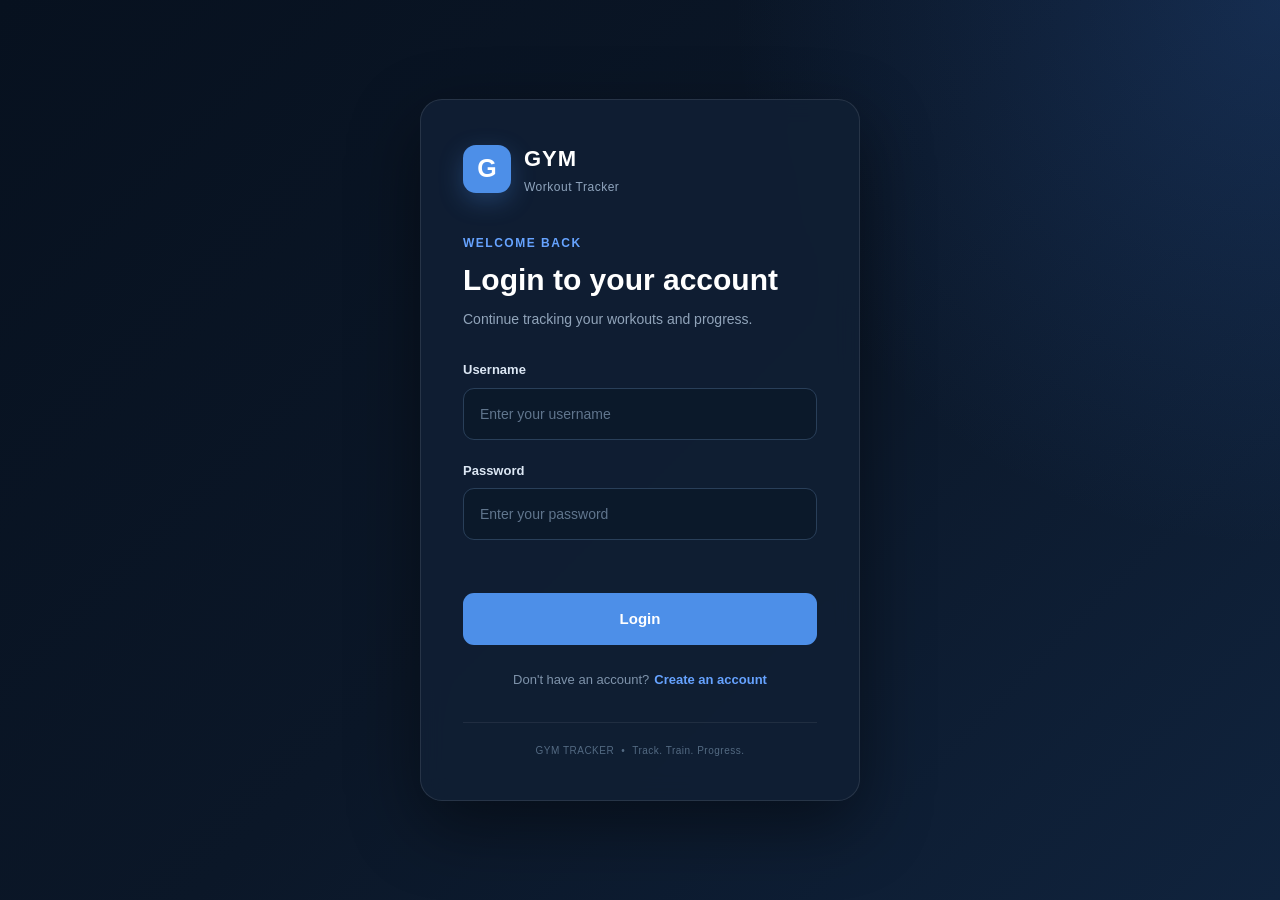
==== commit 4c761617: "done" ====
--- a/dashboard.html
+++ b/dashboard.html
@@ -9,7 +9,7 @@
     <link rel="stylesheet" href="style.css">
 </head>
 
-<body>
+<body class="dashboard-body">
 
 <header class="navbar">
 
@@ -20,11 +20,15 @@
     <nav>
         <a href="dashboard.html" class="active">Dashboard</a>
         <a href="plans.html">Workout Plans</a>
+        <a href="program.html">Programs</a>
         <a href="workout.html">Log Workout</a>
         <a href="history.html">History</a>
         <a href="progress.html">Progress</a>
         <a href="profile.html">Profile</a>
-        <button id="logoutButton" class="logout-btn">Logout</button>
+
+        <button id="logoutButton" class="logout-btn">
+            Logout
+        </button>
     </nav>
 
 </header>
@@ -32,7 +36,7 @@
 
 <main class="dashboard">
 
-    <!-- Welcome -->
+    <!-- HERO -->
     <section class="dashboard-header">
 
         <div>
@@ -43,9 +47,9 @@
                 <span id="username">User</span>
             </h1>
 
-            <p>
-                Keep training, keep improving, and keep tracking
-                your progress.
+            <p class="dashboard-subtitle">
+                Track your workouts, monitor your progress,
+                and keep getting stronger.
             </p>
         </div>
 
@@ -56,13 +60,13 @@
     </section>
 
 
-    <!-- Main Statistics -->
+    <!-- MAIN STATS -->
     <section class="stats-grid">
 
         <article class="stat-card">
             <p>Total Workouts</p>
             <h2 id="totalWorkouts">0</h2>
-            <span>Workouts completed</span>
+            <span>Completed workouts</span>
         </article>
 
         <article class="stat-card">
@@ -86,59 +90,102 @@
     </section>
 
 
-    <!-- Advanced Statistics -->
-    <section class="advanced-stats-grid">
-
-        <article class="advanced-stat-card">
-            <div class="advanced-stat-icon">🔥</div>
-
+    <!-- PERFORMANCE -->
+    <section class="performance-section">
+
+        <div class="section-heading">
             <div>
-                <p>Workout Streak</p>
-                <h2 id="workoutStreak">0 days</h2>
-                <span>Keep your consistency going</span>
-            </div>
-        </article>
-
-
-        <article class="advanced-stat-card">
-            <div class="advanced-stat-icon">🏆</div>
-
-            <div>
-                <p>Heaviest Lift</p>
-                <h2 id="heaviestLift">0 kg</h2>
-                <span id="heaviestExercise">No data yet</span>
-            </div>
-        </article>
-
-
-        <article class="advanced-stat-card">
-            <div class="advanced-stat-icon">💪</div>
-
-            <div>
-                <p>Total Sets</p>
-                <h2 id="totalSets">0</h2>
-                <span>Sets completed</span>
-            </div>
-        </article>
-
-
-        <article class="advanced-stat-card">
-            <div class="advanced-stat-icon">📈</div>
-
-            <div>
-                <p>Personal Records</p>
-                <h2 id="personalRecords">0</h2>
-                <span>Exercise bests</span>
-            </div>
-        </article>
-
-    </section>
-
-
-    <!-- Dashboard Content -->
+                <p class="card-label">PERFORMANCE</p>
+                <h2>Your Training Overview</h2>
+            </div>
+        </div>
+
+
+        <div class="performance-grid">
+
+            <article class="performance-card">
+
+                <div class="performance-top">
+                    <span class="performance-icon">🔥</span>
+
+                    <div>
+                        <p>Workout Streak</p>
+                        <h3 id="workoutStreak">0 days</h3>
+                    </div>
+                </div>
+
+                <span class="performance-description">
+                    Keep your consistency going
+                </span>
+
+            </article>
+
+
+            <article class="performance-card">
+
+                <div class="performance-top">
+                    <span class="performance-icon">🏆</span>
+
+                    <div>
+                        <p>Heaviest Lift</p>
+                        <h3 id="heaviestLift">0 kg</h3>
+                    </div>
+                </div>
+
+                <span
+                    id="heaviestExercise"
+                    class="performance-description"
+                >
+                    No data yet
+                </span>
+
+            </article>
+
+
+            <article class="performance-card">
+
+                <div class="performance-top">
+                    <span class="performance-icon">💪</span>
+
+                    <div>
+                        <p>Total Sets</p>
+                        <h3 id="totalSets">0</h3>
+                    </div>
+                </div>
+
+                <span class="performance-description">
+                    Sets completed
+                </span>
+
+            </article>
+
+
+            <article class="performance-card">
+
+                <div class="performance-top">
+                    <span class="performance-icon">📈</span>
+
+                    <div>
+                        <p>Personal Records</p>
+                        <h3 id="personalRecords">0</h3>
+                    </div>
+                </div>
+
+                <span class="performance-description">
+                    Exercise bests
+                </span>
+
+            </article>
+
+        </div>
+
+    </section>
+
+
+    <!-- MAIN CONTENT -->
     <section class="dashboard-grid">
 
-        <!-- Recent Workouts -->
+        <!-- RECENT WORKOUTS -->
         <div class="dashboard-card">
 
             <div class="card-header">
@@ -149,11 +196,12 @@
                 </div>
 
                 <a href="history.html">
-                    View All
+                    View All →
                 </a>
 
             </div>
 
+
             <div id="recentWorkouts" class="workout-list">
 
                 <div class="empty-state">
@@ -161,8 +209,8 @@
                     <h3>No workouts yet</h3>
 
                     <p>
-                        Start your first workout and it
-                        will appear here.
+                        Log your first workout to start
+                        tracking your progress.
                     </p>
 
                     <a href="workout.html" class="btn primary-btn">
@@ -176,47 +224,66 @@
         </div>
 
 
-        <!-- Quick Actions -->
+        <!-- QUICK ACTIONS -->
         <div class="dashboard-card">
 
             <div class="card-header">
 
                 <div>
-                    <p class="card-label">QUICK ACTIONS</p>
-                    <h2>Get Started</h2>
-                </div>
-
-            </div>
+                    <p class="card-label">SHORTCUTS</p>
+                    <h2>Quick Actions</h2>
+                </div>
+
+            </div>
+
 
             <div class="quick-actions">
 
                 <a href="plans.html" class="action-card">
+
                     <span class="action-number">01</span>
 
                     <div>
                         <h3>Workout Plans</h3>
-                        <p>Create or manage your training plans.</p>
-                    </div>
+                        <p>
+                            Create and manage your plans.
+                        </p>
+                    </div>
+
+                    <span class="action-arrow">→</span>
+
                 </a>
 
 
                 <a href="workout.html" class="action-card">
+
                     <span class="action-number">02</span>
 
                     <div>
                         <h3>Log Workout</h3>
-                        <p>Record today's exercises, sets and reps.</p>
-                    </div>
+                        <p>
+                            Record today's training.
+                        </p>
+                    </div>
+
+                    <span class="action-arrow">→</span>
+
                 </a>
 
 
                 <a href="progress.html" class="action-card">
+
                     <span class="action-number">03</span>
 
                     <div>
                         <h3>View Progress</h3>
-                        <p>See how your strength has improved.</p>
-                    </div>
+                        <p>
+                            Track your strength gains.
+                        </p>
+                    </div>
+
+                    <span class="action-arrow">→</span>
+
                 </a>
 
             </div>
@@ -226,26 +293,22 @@
     </section>
 
 
-    <!-- Motivation -->
+    <!-- MOTIVATION -->
     <section class="motivation-card">
 
-        <div>
-
-            <p class="card-label">
-                KEEP GOING
-            </p>
-
-            <h2>
-                Progress is built
-                <span>one workout at a time.</span>
-            </h2>
-
-            <p>
-                Stay consistent, track your performance,
-                and become stronger every day.
-            </p>
-
-        </div>
+        <p class="card-label">
+            KEEP GOING
+        </p>
+
+        <h2>
+            Progress is built
+            <span>one workout at a time.</span>
+        </h2>
+
+        <p>
+            Stay consistent, track your performance,
+            and become stronger every day.
+        </p>
 
     </section>
 
--- a/style.css
+++ b/style.css
@@ -2915,4 +2915,3861 @@
         padding: 20px;
     }
 
+}
+
+/* =========================================================
+   PROFESSIONAL PROGRAMS PAGE
+========================================================= */
+
+
+/* =========================
+   PROGRAM HERO
+========================= */
+
+.program-page {
+    max-width: 1250px;
+    margin: 0 auto;
+    padding: 40px 24px 70px;
+}
+
+
+.program-hero {
+    display: flex;
+    justify-content: space-between;
+    align-items: center;
+    gap: 40px;
+
+    padding: 52px;
+    margin-bottom: 24px;
+
+    border: 1px solid rgba(255, 255, 255, 0.08);
+    border-radius: 24px;
+
+    background:
+        radial-gradient(
+            circle at 85% 20%,
+            rgba(59, 130, 246, 0.16),
+            transparent 35%
+        ),
+        linear-gradient(
+            135deg,
+            rgba(20, 31, 50, 0.98),
+            rgba(10, 16, 28, 0.98)
+        );
+
+    box-shadow:
+        0 20px 60px rgba(0, 0, 0, 0.25);
+}
+
+
+.program-hero-content {
+    max-width: 700px;
+}
+
+
+.program-hero-label {
+    display: flex;
+    align-items: center;
+    gap: 9px;
+
+    margin-bottom: 18px;
+
+    font-size: 12px;
+    font-weight: 700;
+    letter-spacing: 1.8px;
+
+    color: #60a5fa;
+}
+
+
+.hero-dot {
+    width: 8px;
+    height: 8px;
+
+    border-radius: 50%;
+
+    background: #60a5fa;
+
+    box-shadow:
+        0 0 0 5px rgba(96, 165, 250, 0.12);
+}
+
+
+.program-hero h1 {
+    margin: 0;
+
+    font-size: clamp(38px, 5vw, 62px);
+    line-height: 1.05;
+    letter-spacing: -2px;
+
+    color: #ffffff;
+}
+
+
+.program-hero h1 span {
+    display: block;
+
+    color: #60a5fa;
+}
+
+
+.program-hero p {
+    max-width: 620px;
+
+    margin: 22px 0 0;
+
+    font-size: 16px;
+    line-height: 1.7;
+
+    color: #94a3b8;
+}
+
+
+.program-create-btn {
+    min-width: 190px;
+
+    display: inline-flex;
+    justify-content: center;
+    align-items: center;
+    gap: 9px;
+}
+
+
+.program-create-btn span {
+    font-size: 22px;
+    line-height: 1;
+}
+
+
+/* =========================
+   OVERVIEW CARDS
+========================= */
+
+.program-overview {
+    display: grid;
+    grid-template-columns:
+        repeat(3, 1fr);
+
+    gap: 16px;
+
+    margin-bottom: 34px;
+}
+
+
+.overview-card {
+    display: flex;
+    align-items: center;
+    gap: 16px;
+
+    padding: 20px 22px;
+
+    border: 1px solid rgba(255, 255, 255, 0.07);
+    border-radius: 16px;
+
+    background: rgba(17, 27, 43, 0.78);
+
+    transition:
+        transform 0.2s ease,
+        border-color 0.2s ease,
+        background 0.2s ease;
+}
+
+
+.overview-card:hover {
+    transform: translateY(-2px);
+
+    border-color:
+        rgba(96, 165, 250, 0.3);
+
+    background:
+        rgba(22, 34, 53, 0.9);
+}
+
+
+.overview-icon {
+    width: 44px;
+    height: 44px;
+
+    display: flex;
+    align-items: center;
+    justify-content: center;
+
+    flex-shrink: 0;
+
+    border-radius: 12px;
+
+    background:
+        rgba(59, 130, 246, 0.12);
+
+    color: #60a5fa;
+
+    font-size: 18px;
+    font-weight: 700;
+}
+
+
+.overview-card span {
+    display: block;
+
+    margin-bottom: 5px;
+
+    font-size: 10px;
+    font-weight: 700;
+    letter-spacing: 1.2px;
+
+    color: #64748b;
+}
+
+
+.overview-card strong {
+    display: block;
+
+    font-size: 15px;
+
+    color: #f8fafc;
+}
+
+
+/* =========================
+   PROGRAM FORM
+========================= */
+
+.program-form-card {
+    margin-bottom: 42px;
+
+    padding: 30px;
+
+    border: 1px solid
+        rgba(96, 165, 250, 0.18);
+
+    border-radius: 20px;
+
+    background:
+        linear-gradient(
+            145deg,
+            rgba(19, 31, 50, 0.98),
+            rgba(12, 20, 34, 0.98)
+        );
+
+    box-shadow:
+        0 18px 50px rgba(0, 0, 0, 0.2);
+}
+
+
+.form-description {
+    margin: 7px 0 0;
+
+    font-size: 13px;
+
+    color: #64748b;
+}
+
+
+.program-form-grid {
+    display: grid;
+    grid-template-columns:
+        repeat(2, minmax(0, 1fr));
+
+    gap: 20px;
+
+    margin-top: 26px;
+}
+
+
+.program-full-width {
+    grid-column: 1 / -1;
+}
+
+
+.program-form-card .form-group {
+    margin-bottom: 0;
+}
+
+
+.program-form-card label {
+    display: block;
+
+    margin-bottom: 8px;
+
+    font-size: 12px;
+    font-weight: 700;
+    letter-spacing: 0.3px;
+
+    color: #cbd5e1;
+}
+
+
+.program-form-card input,
+.program-form-card select,
+.program-form-card textarea {
+    width: 100%;
+
+    border: 1px solid
+        rgba(148, 163, 184, 0.15);
+
+    border-radius: 10px;
+
+    padding: 13px 14px;
+
+    background:
+        rgba(7, 13, 24, 0.7);
+
+    color: #f8fafc;
+
+    font-size: 14px;
+
+    outline: none;
+
+    transition:
+        border-color 0.2s ease,
+        box-shadow 0.2s ease,
+        background 0.2s ease;
+}
+
+
+.program-form-card input::placeholder,
+.program-form-card textarea::placeholder {
+    color: #475569;
+}
+
+
+.program-form-card input:focus,
+.program-form-card select:focus,
+.program-form-card textarea:focus {
+    border-color:
+        rgba(96, 165, 250, 0.65);
+
+    background:
+        rgba(10, 18, 32, 0.9);
+
+    box-shadow:
+        0 0 0 3px
+        rgba(96, 165, 250, 0.08);
+}
+
+
+.program-form-card textarea {
+    resize: vertical;
+    min-height: 110px;
+}
+
+
+.program-form-card select {
+    cursor: pointer;
+}
+
+
+/* =========================
+   PROGRAM SECTION
+========================= */
+
+.programs-section {
+    margin-top: 15px;
+}
+
+
+.section-heading {
+    margin-bottom: 22px;
+}
+
+
+.section-heading h2 {
+    margin: 3px 0 0;
+
+    font-size: 28px;
+    letter-spacing: -0.6px;
+
+    color: #f8fafc;
+}
+
+
+.section-description {
+    margin: 8px 0 0;
+
+    font-size: 13px;
+    line-height: 1.6;
+
+    color: #64748b;
+}
+
+
+/* =========================
+   PROGRAM GRID
+========================= */
+
+.programs-grid {
+    display: grid;
+
+    grid-template-columns:
+        repeat(2, minmax(0, 1fr));
+
+    gap: 18px;
+}
+
+
+/* =========================
+   PROGRAM CARDS
+========================= */
+
+.programs-grid .program-card {
+    position: relative;
+
+    padding: 24px;
+
+    border: 1px solid
+        rgba(255, 255, 255, 0.07);
+
+    border-radius: 18px;
+
+    background:
+        linear-gradient(
+            145deg,
+            rgba(20, 31, 49, 0.96),
+            rgba(12, 19, 32, 0.96)
+        );
+
+    overflow: hidden;
+
+    transition:
+        transform 0.2s ease,
+        border-color 0.2s ease,
+        box-shadow 0.2s ease;
+}
+
+
+.programs-grid .program-card::before {
+    content: "";
+
+    position: absolute;
+
+    top: 0;
+    left: 0;
+
+    width: 100%;
+    height: 3px;
+
+    background:
+        linear-gradient(
+            90deg,
+            #60a5fa,
+            transparent
+        );
+
+    opacity: 0.8;
+}
+
+
+.programs-grid .program-card:hover {
+    transform: translateY(-4px);
+
+    border-color:
+        rgba(96, 165, 250, 0.25);
+
+    box-shadow:
+        0 15px 35px
+        rgba(0, 0, 0, 0.22);
+}
+
+
+.program-card-header {
+    display: flex;
+    justify-content: space-between;
+    align-items: flex-start;
+
+    gap: 16px;
+
+    margin-bottom: 20px;
+}
+
+
+.program-card-header h3 {
+    margin: 0;
+
+    font-size: 20px;
+    line-height: 1.3;
+
+    color: #ffffff;
+}
+
+
+.programs-grid .program-card p {
+    margin: 10px 0;
+
+    font-size: 13px;
+    line-height: 1.6;
+
+    color: #94a3b8;
+}
+
+
+.programs-grid .program-card strong {
+    color: #cbd5e1;
+}
+
+
+/* =========================
+   DELETE BUTTON
+========================= */
+
+.programs-grid .delete-program {
+    flex-shrink: 0;
+
+    padding: 7px 11px;
+
+    border: 1px solid
+        rgba(239, 68, 68, 0.2);
+
+    border-radius: 8px;
+
+    background:
+        rgba(239, 68, 68, 0.08);
+
+    color: #f87171;
+
+    font-size: 11px;
+    font-weight: 700;
+
+    cursor: pointer;
+
+    transition:
+        background 0.2s ease,
+        border-color 0.2s ease;
+}
+
+
+.programs-grid .delete-program:hover {
+    border-color:
+        rgba(239, 68, 68, 0.4);
+
+    background:
+        rgba(239, 68, 68, 0.15);
+}
+
+
+/* =========================
+   EMPTY STATE
+========================= */
+
+.program-empty-state {
+    grid-column: 1 / -1;
+
+    padding: 70px 30px;
+
+    border: 1px dashed
+        rgba(148, 163, 184, 0.15);
+
+    border-radius: 20px;
+
+    background:
+        rgba(14, 23, 38, 0.6);
+
+    text-align: center;
+}
+
+
+.empty-program-icon {
+    width: 58px;
+    height: 58px;
+
+    display: flex;
+    align-items: center;
+    justify-content: center;
+
+    margin: 0 auto 20px;
+
+    border: 1px solid
+        rgba(96, 165, 250, 0.2);
+
+    border-radius: 16px;
+
+    background:
+        rgba(59, 130, 246, 0.08);
+
+    color: #60a5fa;
+
+    font-size: 28px;
+}
+
+
+.empty-label {
+    margin: 0 0 8px;
+
+    font-size: 10px !important;
+    font-weight: 700;
+
+    letter-spacing: 1.5px;
+
+    color: #60a5fa !important;
+}
+
+
+.program-empty-state h3 {
+    margin: 0 0 10px;
+
+    font-size: 22px;
+
+    color: #f8fafc;
+}
+
+
+.program-empty-state > p:not(.empty-label) {
+    max-width: 430px;
+
+    margin: 0 auto 24px;
+
+    font-size: 14px;
+    line-height: 1.7;
+
+    color: #64748b;
+}
+
+
+/* =========================
+   INFORMATION SECTION
+========================= */
+
+.program-info-section {
+    display: grid;
+
+    grid-template-columns:
+        1.1fr 1fr;
+
+    gap: 50px;
+
+    margin-top: 55px;
+    padding: 38px;
+
+    border: 1px solid
+        rgba(255, 255, 255, 0.07);
+
+    border-radius: 20px;
+
+    background:
+        linear-gradient(
+            135deg,
+            rgba(20, 31, 49, 0.95),
+            rgba(10, 17, 29, 0.95)
+        );
+}
+
+
+.program-info-content h2 {
+    margin: 5px 0 16px;
+
+    font-size: clamp(26px, 4vw, 38px);
+    line-height: 1.15;
+
+    color: #f8fafc;
+}
+
+
+.program-info-content h2 span {
+    color: #60a5fa;
+}
+
+
+.program-info-content > p:last-child {
+    max-width: 550px;
+
+    margin: 0;
+
+    font-size: 14px;
+    line-height: 1.8;
+
+    color: #64748b;
+}
+
+
+.program-info-points {
+    display: flex;
+    flex-direction: column;
+
+    gap: 18px;
+}
+
+
+.program-info-point {
+    display: flex;
+
+    gap: 16px;
+
+    padding-bottom: 18px;
+
+    border-bottom: 1px solid
+        rgba(255, 255, 255, 0.06);
+}
+
+
+.program-info-point:last-child {
+    padding-bottom: 0;
+
+    border-bottom: none;
+}
+
+
+.program-info-point > span {
+    font-size: 12px;
+    font-weight: 800;
+
+    color: #60a5fa;
+}
+
+
+.program-info-point strong {
+    display: block;
+
+    margin-bottom: 5px;
+
+    font-size: 14px;
+
+    color: #e2e8f0;
+}
+
+
+.program-info-point p {
+    margin: 0;
+
+    font-size: 12px;
+    line-height: 1.6;
+
+    color: #64748b;
+}
+
+
+/* =========================
+   FORM MESSAGE
+========================= */
+
+#programMessage {
+    margin: 18px 0 0;
+
+    font-size: 13px;
+}
+
+
+#programMessage.success {
+    color: #4ade80;
+}
+
+
+#programMessage.error {
+    color: #f87171;
+}
+
+
+/* =========================
+   BUTTON IMPROVEMENTS
+========================= */
+
+.program-page .primary-btn {
+    border: none;
+
+    cursor: pointer;
+
+    transition:
+        transform 0.2s ease,
+        box-shadow 0.2s ease,
+        background 0.2s ease;
+}
+
+
+.program-page .primary-btn:hover {
+    transform: translateY(-1px);
+
+    box-shadow:
+        0 8px 25px
+        rgba(59, 130, 246, 0.2);
+}
+
+
+/* =========================
+   RESPONSIVE
+========================= */
+
+@media (max-width: 900px) {
+
+    .program-hero {
+        padding: 38px;
+
+        flex-direction: column;
+        align-items: flex-start;
+    }
+
+
+    .program-hero-action {
+        width: 100%;
+    }
+
+
+    .program-create-btn {
+        width: 100%;
+    }
+
+
+    .program-info-section {
+        grid-template-columns: 1fr;
+
+        gap: 30px;
+    }
+
+}
+
+
+@media (max-width: 700px) {
+
+    .program-page {
+        padding:
+            25px 16px 50px;
+    }
+
+
+    .program-hero {
+        padding: 30px 24px;
+
+        border-radius: 18px;
+    }
+
+
+    .program-hero h1 {
+        font-size: 40px;
+        letter-spacing: -1.5px;
+    }
+
+
+    .program-overview {
+        grid-template-columns: 1fr;
+    }
+
+
+    .program-form-grid {
+        grid-template-columns: 1fr;
+    }
+
+
+    .program-full-width {
+        grid-column: auto;
+    }
+
+
+    .program-form-card {
+        padding: 22px;
+    }
+
+
+    .programs-grid {
+        grid-template-columns: 1fr;
+    }
+
+
+    .program-info-section {
+        padding: 26px 22px;
+    }
+
+}
+
+
+@media (max-width: 480px) {
+
+    .program-hero h1 {
+        font-size: 34px;
+    }
+
+
+    .program-hero p {
+        font-size: 14px;
+    }
+
+
+    .program-card-header {
+        flex-direction: column;
+    }
+
+
+    .programs-grid .delete-program {
+        align-self: flex-start;
+    }
+
+
+    .form-actions {
+        flex-direction: column;
+    }
+
+
+    .form-actions .btn {
+        width: 100%;
+    }
+
+}
+
+/* =========================================================
+   GYM LOGIN PAGE
+   ========================================================= */
+
+.login-body {
+    margin: 0;
+    min-height: 100vh;
+    background:
+        radial-gradient(
+            circle at top right,
+            rgba(55, 115, 210, 0.22),
+            transparent 35%
+        ),
+        linear-gradient(
+            135deg,
+            #07111f 0%,
+            #0b1728 50%,
+            #10233d 100%
+        );
+    color: #ffffff;
+    font-family: Arial, Helvetica, sans-serif;
+}
+
+
+/* Main login area */
+
+.login-body .login-page {
+    min-height: 100vh;
+    width: 100%;
+    display: flex;
+    align-items: center;
+    justify-content: center;
+    padding: 40px 20px;
+    box-sizing: border-box;
+}
+
+
+/* Login card */
+
+.login-body .login-container {
+    width: 100%;
+    max-width: 440px;
+    padding: 42px;
+    box-sizing: border-box;
+
+    background: rgba(16, 31, 51, 0.96);
+
+    border: 1px solid rgba(255, 255, 255, 0.10);
+
+    border-radius: 22px;
+
+    box-shadow:
+        0 25px 70px rgba(0, 0, 0, 0.45);
+
+    backdrop-filter: blur(12px);
+}
+
+
+/* Brand */
+
+.login-body .login-brand {
+    display: flex;
+    align-items: center;
+    gap: 13px;
+    margin-bottom: 38px;
+}
+
+
+.login-body .login-logo {
+    width: 48px;
+    height: 48px;
+
+    display: flex;
+    align-items: center;
+    justify-content: center;
+
+    border-radius: 13px;
+
+    background: #4d8fe8;
+
+    color: #ffffff;
+
+    font-size: 25px;
+    font-weight: 800;
+
+    box-shadow:
+        0 8px 25px rgba(77, 143, 232, 0.28);
+}
+
+
+.login-body .login-brand h1 {
+    margin: 0;
+
+    font-size: 22px;
+    font-weight: 800;
+
+    letter-spacing: 1px;
+
+    color: #ffffff;
+}
+
+
+.login-body .login-brand p {
+    margin: 3px 0 0;
+
+    font-size: 12px;
+
+    color: #8fa4bd;
+
+    letter-spacing: 0.5px;
+}
+
+
+/* Header */
+
+.login-body .login-header {
+    margin-bottom: 30px;
+}
+
+
+.login-body .login-label {
+    margin: 0 0 10px;
+
+    color: #66a3ff;
+
+    font-size: 12px;
+    font-weight: 700;
+
+    letter-spacing: 1.5px;
+}
+
+
+.login-body .login-header h2 {
+    margin: 0 0 10px;
+
+    font-size: 30px;
+    line-height: 1.2;
+
+    color: #ffffff;
+
+    font-weight: 750;
+}
+
+
+.login-body .login-subtitle {
+    margin: 0;
+
+    color: #91a4ba;
+
+    font-size: 14px;
+
+    line-height: 1.6;
+}
+
+
+/* Form */
+
+.login-body .login-form {
+    width: 100%;
+}
+
+
+.login-body .login-form-group {
+    margin-bottom: 21px;
+}
+
+
+.login-body .login-form-group label {
+    display: block;
+
+    margin-bottom: 8px;
+
+    color: #dce7f4;
+
+    font-size: 13px;
+    font-weight: 600;
+}
+
+
+/* Inputs */
+
+.login-body .login-form-group input {
+    width: 100%;
+
+    height: 52px;
+
+    padding: 0 16px;
+
+    box-sizing: border-box;
+
+    border: 1px solid #293f59;
+
+    border-radius: 11px;
+
+    outline: none;
+
+    background: #0b192a;
+
+    color: #ffffff;
+
+    font-size: 14px;
+
+    transition:
+        border-color 0.2s ease,
+        box-shadow 0.2s ease,
+        background 0.2s ease;
+}
+
+
+.login-body .login-form-group input::placeholder {
+    color: #60758d;
+}
+
+
+.login-body .login-form-group input:hover {
+    border-color: #3b5877;
+}
+
+
+.login-body .login-form-group input:focus {
+    border-color: #4d8fe8;
+
+    background: #0d1d31;
+
+    box-shadow:
+        0 0 0 3px rgba(77, 143, 232, 0.13);
+}
+
+
+/* Message */
+
+.login-body .login-message {
+    min-height: 20px;
+
+    margin: 2px 0 12px;
+
+    font-size: 13px;
+
+    text-align: center;
+
+    color: #ff8d8d;
+}
+
+
+/* Login button */
+
+.login-body .login-button {
+    width: 100%;
+
+    height: 52px;
+
+    border: none;
+
+    border-radius: 11px;
+
+    background: #4d8fe8;
+
+    color: #ffffff;
+
+    font-size: 15px;
+
+    font-weight: 700;
+
+    cursor: pointer;
+
+    transition:
+        transform 0.2s ease,
+        background 0.2s ease,
+        box-shadow 0.2s ease;
+}
+
+
+.login-body .login-button:hover {
+    background: #5b9bf0;
+
+    transform: translateY(-1px);
+
+    box-shadow:
+        0 10px 25px rgba(77, 143, 232, 0.25);
+}
+
+
+.login-body .login-button:active {
+    transform: translateY(0);
+}
+
+
+.login-body .login-button:disabled {
+    opacity: 0.65;
+
+    cursor: not-allowed;
+
+    transform: none;
+
+    box-shadow: none;
+}
+
+
+/* Register */
+
+.login-body .register-link {
+    display: flex;
+
+    justify-content: center;
+    align-items: center;
+
+    gap: 5px;
+
+    margin-top: 25px;
+
+    font-size: 13px;
+
+    color: #7f94ab;
+}
+
+
+.login-body .register-link a {
+    color: #66a3ff;
+
+    font-weight: 600;
+
+    text-decoration: none;
+}
+
+
+.login-body .register-link a:hover {
+    color: #8abaff;
+
+    text-decoration: underline;
+}
+
+
+/* Footer */
+
+.login-body .login-footer {
+    display: flex;
+
+    justify-content: center;
+    align-items: center;
+
+    gap: 7px;
+
+    margin-top: 32px;
+    padding-top: 20px;
+
+    border-top: 1px solid rgba(255, 255, 255, 0.07);
+
+    color: #536a82;
+
+    font-size: 10px;
+
+    letter-spacing: 0.5px;
+}
+
+
+/* =========================================================
+   MOBILE
+   ========================================================= */
+
+@media (max-width: 520px) {
+
+    .login-body .login-page {
+        padding: 20px 15px;
+    }
+
+    .login-body .login-container {
+        padding: 30px 23px;
+
+        border-radius: 18px;
+    }
+
+    .login-body .login-brand {
+        margin-bottom: 30px;
+    }
+
+    .login-body .login-header h2 {
+        font-size: 25px;
+    }
+
+    .login-body .login-footer {
+        flex-wrap: wrap;
+    }
+}
+
+/* =========================================================
+   GYM REGISTER / SIGN UP PAGE
+   ========================================================= */
+
+.register-body {
+    margin: 0;
+    min-height: 100vh;
+
+    background:
+        radial-gradient(
+            circle at top right,
+            rgba(55, 115, 210, 0.22),
+            transparent 35%
+        ),
+        linear-gradient(
+            135deg,
+            #07111f 0%,
+            #0b1728 50%,
+            #10233d 100%
+        );
+
+    color: #ffffff;
+
+    font-family: Arial, Helvetica, sans-serif;
+}
+
+
+/* Main */
+
+.register-body .register-page {
+    min-height: 100vh;
+    width: 100%;
+
+    display: flex;
+    align-items: center;
+    justify-content: center;
+
+    padding: 40px 20px;
+
+    box-sizing: border-box;
+}
+
+
+/* Card */
+
+.register-body .register-container {
+    width: 100%;
+    max-width: 480px;
+
+    padding: 40px;
+
+    box-sizing: border-box;
+
+    background: rgba(16, 31, 51, 0.96);
+
+    border: 1px solid rgba(255, 255, 255, 0.10);
+
+    border-radius: 22px;
+
+    box-shadow:
+        0 25px 70px rgba(0, 0, 0, 0.45);
+
+    backdrop-filter: blur(12px);
+}
+
+
+/* =========================================================
+   BRAND
+   ========================================================= */
+
+.register-body .register-brand {
+    display: flex;
+    align-items: center;
+
+    gap: 13px;
+
+    margin-bottom: 30px;
+}
+
+
+.register-body .register-logo {
+    width: 48px;
+    height: 48px;
+
+    display: flex;
+    align-items: center;
+    justify-content: center;
+
+    border-radius: 13px;
+
+    background: #4d8fe8;
+
+    color: #ffffff;
+
+    font-size: 25px;
+    font-weight: 800;
+
+    box-shadow:
+        0 8px 25px rgba(77, 143, 232, 0.28);
+}
+
+
+.register-body .register-brand h1 {
+    margin: 0;
+
+    color: #ffffff;
+
+    font-size: 22px;
+    font-weight: 800;
+
+    letter-spacing: 1px;
+}
+
+
+.register-body .register-brand p {
+    margin: 3px 0 0;
+
+    color: #8fa4bd;
+
+    font-size: 12px;
+
+    letter-spacing: 0.5px;
+}
+
+
+/* =========================================================
+   HEADER
+   ========================================================= */
+
+.register-body .register-header {
+    margin-bottom: 27px;
+}
+
+
+.register-body .register-label {
+    margin: 0 0 9px;
+
+    color: #66a3ff;
+
+    font-size: 12px;
+    font-weight: 700;
+
+    letter-spacing: 1.5px;
+}
+
+
+.register-body .register-header h2 {
+    margin: 0 0 9px;
+
+    color: #ffffff;
+
+    font-size: 29px;
+    line-height: 1.2;
+
+    font-weight: 750;
+}
+
+
+.register-body .register-subtitle {
+    margin: 0;
+
+    color: #91a4ba;
+
+    font-size: 14px;
+
+    line-height: 1.6;
+}
+
+
+/* =========================================================
+   FORM
+   ========================================================= */
+
+.register-body .register-form {
+    width: 100%;
+}
+
+
+.register-body .register-form-group {
+    margin-bottom: 17px;
+}
+
+
+.register-body .register-form-group label {
+    display: block;
+
+    margin-bottom: 7px;
+
+    color: #dce7f4;
+
+    font-size: 13px;
+    font-weight: 600;
+}
+
+
+/* Inputs */
+
+.register-body .register-form-group input {
+    width: 100%;
+    height: 49px;
+
+    padding: 0 15px;
+
+    box-sizing: border-box;
+
+    border: 1px solid #293f59;
+
+    border-radius: 10px;
+
+    outline: none;
+
+    background: #0b192a;
+
+    color: #ffffff;
+
+    font-size: 14px;
+
+    transition:
+        border-color 0.2s ease,
+        box-shadow 0.2s ease,
+        background 0.2s ease;
+}
+
+
+.register-body .register-form-group input::placeholder {
+    color: #60758d;
+}
+
+
+.register-body .register-form-group input:hover {
+    border-color: #3b5877;
+}
+
+
+.register-body .register-form-group input:focus {
+    border-color: #4d8fe8;
+
+    background: #0d1d31;
+
+    box-shadow:
+        0 0 0 3px rgba(77, 143, 232, 0.13);
+}
+
+
+/* =========================================================
+   MESSAGE
+   ========================================================= */
+
+.register-body .register-message {
+    min-height: 20px;
+
+    margin: 3px 0 10px;
+
+    font-size: 13px;
+
+    line-height: 1.4;
+
+    text-align: center;
+
+    color: #ff8d8d;
+}
+
+
+/* =========================================================
+   BUTTON
+   ========================================================= */
+
+.register-body .register-button {
+    width: 100%;
+    height: 51px;
+
+    border: none;
+
+    border-radius: 10px;
+
+    background: #4d8fe8;
+
+    color: #ffffff;
+
+    font-size: 15px;
+    font-weight: 700;
+
+    cursor: pointer;
+
+    transition:
+        transform 0.2s ease,
+        background 0.2s ease,
+        box-shadow 0.2s ease;
+}
+
+
+.register-body .register-button:hover {
+    background: #5b9bf0;
+
+    transform: translateY(-1px);
+
+    box-shadow:
+        0 10px 25px rgba(77, 143, 232, 0.25);
+}
+
+
+.register-body .register-button:active {
+    transform: translateY(0);
+}
+
+
+.register-body .register-button:disabled {
+    opacity: 0.65;
+
+    cursor: not-allowed;
+
+    transform: none;
+
+    box-shadow: none;
+}
+
+
+/* =========================================================
+   LOGIN LINK
+   ========================================================= */
+
+.register-body .login-link {
+    display: flex;
+
+    justify-content: center;
+    align-items: center;
+
+    gap: 5px;
+
+    margin-top: 22px;
+
+    font-size: 13px;
+
+    color: #7f94ab;
+}
+
+
+.register-body .login-link a {
+    color: #66a3ff;
+
+    font-weight: 600;
+
+    text-decoration: none;
+}
+
+
+.register-body .login-link a:hover {
+    color: #8abaff;
+
+    text-decoration: underline;
+}
+
+
+/* =========================================================
+   FOOTER
+   ========================================================= */
+
+.register-body .register-footer {
+    display: flex;
+
+    justify-content: center;
+    align-items: center;
+
+    gap: 7px;
+
+    margin-top: 27px;
+    padding-top: 18px;
+
+    border-top: 1px solid rgba(255, 255, 255, 0.07);
+
+    color: #536a82;
+
+    font-size: 10px;
+
+    letter-spacing: 0.5px;
+}
+
+
+/* =========================================================
+   MOBILE
+   ========================================================= */
+
+@media (max-width: 520px) {
+
+    .register-body .register-page {
+        padding: 20px 15px;
+    }
+
+    .register-body .register-container {
+        padding: 30px 22px;
+
+        border-radius: 18px;
+    }
+
+    .register-body .register-header h2 {
+        font-size: 25px;
+    }
+
+    .register-body .register-footer {
+        flex-wrap: wrap;
+    }
+}
+
+/* =========================================================
+   DASHBOARD — CLEAN PROFESSIONAL DESIGN
+   ========================================================= */
+
+.dashboard-body {
+    margin: 0;
+    background: #0b1220;
+    color: #ffffff;
+    font-family: Arial, Helvetica, sans-serif;
+}
+
+
+/* =========================================================
+   NAVBAR
+   ========================================================= */
+
+.dashboard-body .navbar {
+    min-height: 70px;
+    padding: 0 6%;
+    background: #101a2d;
+    border-bottom: 1px solid #22304a;
+
+    display: flex;
+    align-items: center;
+    justify-content: space-between;
+
+    box-sizing: border-box;
+}
+
+.dashboard-body .navbar .logo a {
+    color: #ffffff;
+    text-decoration: none;
+    font-size: 25px;
+    font-weight: 800;
+    letter-spacing: 2px;
+}
+
+.dashboard-body .navbar nav {
+    display: flex;
+    align-items: center;
+    gap: 24px;
+}
+
+.dashboard-body .navbar nav a {
+    color: #aebbd0;
+    text-decoration: none;
+    font-size: 14px;
+    font-weight: 500;
+    transition: 0.2s ease;
+}
+
+.dashboard-body .navbar nav a:hover,
+.dashboard-body .navbar nav a.active {
+    color: #ffffff;
+}
+
+.dashboard-body .navbar nav a.active {
+    position: relative;
+}
+
+.dashboard-body .navbar nav a.active::after {
+    content: "";
+    position: absolute;
+
+    left: 0;
+    right: 0;
+    bottom: -25px;
+
+    height: 2px;
+    background: #4f8cff;
+}
+
+.dashboard-body .logout-btn {
+    border: 1px solid #33445f;
+    background: transparent;
+    color: #d8e0ed;
+
+    padding: 9px 16px;
+    border-radius: 7px;
+
+    font-size: 13px;
+    cursor: pointer;
+
+    transition: 0.2s ease;
+}
+
+.dashboard-body .logout-btn:hover {
+    background: #18253b;
+    border-color: #4f8cff;
+    color: #ffffff;
+}
+
+
+/* =========================================================
+   MAIN DASHBOARD
+   ========================================================= */
+
+.dashboard-body .dashboard {
+    width: min(1180px, 90%);
+    margin: 0 auto;
+    padding: 55px 0 70px;
+}
+
+
+/* =========================================================
+   WELCOME HEADER
+   ========================================================= */
+
+.dashboard-body .dashboard-header {
+    display: flex;
+    align-items: center;
+    justify-content: space-between;
+
+    margin-bottom: 38px;
+}
+
+.dashboard-body .dashboard-label {
+    margin: 0 0 10px;
+
+    color: #6f9fff;
+    font-size: 12px;
+    font-weight: 700;
+
+    letter-spacing: 1.5px;
+}
+
+.dashboard-body .dashboard-header h1 {
+    margin: 0;
+
+    color: #ffffff;
+    font-size: clamp(30px, 4vw, 42px);
+    line-height: 1.15;
+    font-weight: 700;
+}
+
+.dashboard-body .dashboard-header h1 span {
+    color: #6f9fff;
+}
+
+.dashboard-body .dashboard-subtitle {
+    max-width: 600px;
+
+    margin: 13px 0 0;
+
+    color: #94a3b8;
+    font-size: 15px;
+    line-height: 1.7;
+}
+
+
+/* =========================================================
+   BUTTON
+   ========================================================= */
+
+.dashboard-body .btn {
+    display: inline-flex;
+    align-items: center;
+    justify-content: center;
+
+    text-decoration: none;
+    border-radius: 8px;
+
+    font-size: 14px;
+    font-weight: 600;
+
+    transition: 0.2s ease;
+}
+
+.dashboard-body .primary-btn {
+    background: #4f8cff;
+    color: #ffffff;
+
+    padding: 13px 20px;
+
+    box-shadow: 0 6px 18px rgba(0, 0, 0, 0.18);
+}
+
+.dashboard-body .primary-btn:hover {
+    background: #3f7ce8;
+    transform: translateY(-1px);
+}
+
+
+/* =========================================================
+   MAIN STATISTICS
+   ========================================================= */
+
+.dashboard-body .stats-grid {
+    display: grid;
+    grid-template-columns: repeat(4, 1fr);
+    gap: 16px;
+
+    margin-bottom: 45px;
+}
+
+.dashboard-body .stat-card {
+    min-height: 145px;
+
+    padding: 23px;
+
+    box-sizing: border-box;
+
+    background: #111c30;
+    border: 1px solid #22304a;
+    border-radius: 12px;
+
+    transition: 0.2s ease;
+}
+
+.dashboard-body .stat-card:hover {
+    border-color: #34496b;
+    transform: translateY(-2px);
+}
+
+.dashboard-body .stat-card p {
+    margin: 0;
+
+    color: #9aa9bf;
+    font-size: 13px;
+    font-weight: 500;
+}
+
+.dashboard-body .stat-card h2 {
+    margin: 12px 0 7px;
+
+    color: #ffffff;
+    font-size: 30px;
+    font-weight: 700;
+}
+
+.dashboard-body .stat-card span {
+    color: #64748b;
+    font-size: 12px;
+}
+
+
+/* =========================================================
+   PERFORMANCE SECTION
+   ========================================================= */
+
+.dashboard-body .performance-section {
+    margin-bottom: 45px;
+}
+
+.dashboard-body .section-heading {
+    margin-bottom: 18px;
+}
+
+.dashboard-body .section-heading h2 {
+    margin: 0;
+
+    color: #ffffff;
+    font-size: 21px;
+    font-weight: 650;
+}
+
+.dashboard-body .performance-grid {
+    display: grid;
+    grid-template-columns: repeat(4, 1fr);
+    gap: 14px;
+}
+
+.dashboard-body .performance-card {
+    padding: 19px;
+
+    background: #0f192b;
+    border: 1px solid #1f2d44;
+    border-radius: 10px;
+
+    box-sizing: border-box;
+}
+
+.dashboard-body .performance-top {
+    display: flex;
+    align-items: center;
+    gap: 13px;
+}
+
+.dashboard-body .performance-icon {
+    width: 38px;
+    height: 38px;
+
+    display: flex;
+    align-items: center;
+    justify-content: center;
+
+    background: #17243a;
+    border-radius: 8px;
+
+    font-size: 17px;
+}
+
+.dashboard-body .performance-card p {
+    margin: 0 0 4px;
+
+    color: #8fa0b8;
+    font-size: 12px;
+}
+
+.dashboard-body .performance-card h3 {
+    margin: 0;
+
+    color: #ffffff;
+    font-size: 20px;
+}
+
+.dashboard-body .performance-description {
+    display: block;
+
+    margin-top: 15px;
+
+    color: #64748b;
+    font-size: 11px;
+}
+
+
+/* =========================================================
+   TWO COLUMN CONTENT
+   ========================================================= */
+
+.dashboard-body .dashboard-grid {
+    display: grid;
+    grid-template-columns: 1.35fr 1fr;
+    gap: 18px;
+
+    margin-bottom: 28px;
+}
+
+.dashboard-body .dashboard-card {
+    background: #111c30;
+    border: 1px solid #22304a;
+    border-radius: 12px;
+
+    padding: 25px;
+
+    box-sizing: border-box;
+}
+
+
+/* =========================================================
+   CARD HEADER
+   ========================================================= */
+
+.dashboard-body .card-header {
+    display: flex;
+    align-items: center;
+    justify-content: space-between;
+
+    padding-bottom: 18px;
+    margin-bottom: 5px;
+
+    border-bottom: 1px solid #1f2d44;
+}
+
+.dashboard-body .card-header h2 {
+    margin: 0;
+
+    color: #ffffff;
+    font-size: 20px;
+    font-weight: 650;
+}
+
+.dashboard-body .card-header > a {
+    color: #6f9fff;
+    text-decoration: none;
+
+    font-size: 13px;
+    font-weight: 600;
+}
+
+.dashboard-body .card-header > a:hover {
+    color: #ffffff;
+}
+
+
+/* =========================================================
+   RECENT WORKOUTS
+   ========================================================= */
+
+.dashboard-body .workout-list {
+    min-height: 190px;
+}
+
+.dashboard-body .empty-state {
+    min-height: 190px;
+
+    display: flex;
+    flex-direction: column;
+    align-items: center;
+    justify-content: center;
+
+    text-align: center;
+}
+
+.dashboard-body .empty-state h3 {
+    margin: 0 0 7px;
+
+    color: #ffffff;
+    font-size: 16px;
+}
+
+.dashboard-body .empty-state p {
+    max-width: 280px;
+
+    margin: 0 0 18px;
+
+    color: #718096;
+    font-size: 13px;
+    line-height: 1.6;
+}
+
+.dashboard-body .empty-state .btn {
+    padding: 10px 16px;
+    font-size: 12px;
+}
+
+
+/* =========================================================
+   QUICK ACTIONS
+   ========================================================= */
+
+.dashboard-body .quick-actions {
+    display: flex;
+    flex-direction: column;
+}
+
+.dashboard-body .action-card {
+    position: relative;
+
+    display: flex;
+    align-items: center;
+
+    gap: 15px;
+
+    padding: 17px 4px;
+
+    color: #ffffff;
+    text-decoration: none;
+
+    border-bottom: 1px solid #1f2d44;
+
+    transition: 0.2s ease;
+}
+
+.dashboard-body .action-card:last-child {
+    border-bottom: none;
+}
+
+.dashboard-body .action-card:hover {
+    padding-left: 7px;
+}
+
+.dashboard-body .action-number {
+    color: #5e7392;
+    font-size: 12px;
+    font-weight: 700;
+}
+
+.dashboard-body .action-card h3 {
+    margin: 0 0 4px;
+
+    color: #ffffff;
+    font-size: 14px;
+}
+
+.dashboard-body .action-card p {
+    margin: 0;
+
+    color: #718096;
+    font-size: 12px;
+}
+
+.dashboard-body .action-arrow {
+    margin-left: auto;
+
+    color: #5d78a0;
+    font-size: 18px;
+
+    transition: 0.2s ease;
+}
+
+.dashboard-body .action-card:hover .action-arrow {
+    color: #6f9fff;
+    transform: translateX(3px);
+}
+
+
+/* =========================================================
+   MOTIVATION
+   ========================================================= */
+
+.dashboard-body .motivation-card {
+    padding: 30px 32px;
+
+    background: #15243b;
+    border: 1px solid #294263;
+    border-radius: 12px;
+
+    margin-bottom: 15px;
+}
+
+.dashboard-body .motivation-card h2 {
+    max-width: 600px;
+
+    margin: 5px 0 10px;
+
+    color: #ffffff;
+    font-size: 25px;
+    line-height: 1.3;
+}
+
+.dashboard-body .motivation-card h2 span {
+    color: #6f9fff;
+}
+
+.dashboard-body .motivation-card > p:last-child {
+    margin: 0;
+
+    color: #8799b3;
+    font-size: 13px;
+    line-height: 1.6;
+}
+
+
+/* =========================================================
+   FOOTER
+   ========================================================= */
+
+.dashboard-body footer {
+    padding: 25px 20px;
+
+    border-top: 1px solid #1c2a40;
+
+    text-align: center;
+
+    background: #0b1220;
+}
+
+.dashboard-body footer p {
+    margin: 0;
+
+    color: #52627a;
+    font-size: 12px;
+}
+
+
+/* =========================================================
+   RESPONSIVE — TABLET
+   ========================================================= */
+
+@media (max-width: 1000px) {
+
+    .dashboard-body .navbar {
+        padding: 0 4%;
+    }
+
+    .dashboard-body .navbar nav {
+        gap: 13px;
+    }
+
+    .dashboard-body .navbar nav a {
+        font-size: 12px;
+    }
+
+    .dashboard-body .stats-grid,
+    .dashboard-body .performance-grid {
+        grid-template-columns: repeat(2, 1fr);
+    }
+
+    .dashboard-body .dashboard-grid {
+        grid-template-columns: 1fr;
+    }
+}
+
+
+/* =========================================================
+   RESPONSIVE — MOBILE
+   ========================================================= */
+
+@media (max-width: 700px) {
+
+    .dashboard-body .navbar {
+        min-height: auto;
+
+        padding: 18px 5%;
+
+        flex-direction: column;
+        gap: 18px;
+    }
+
+    .dashboard-body .navbar nav {
+        width: 100%;
+
+        display: flex;
+        flex-wrap: wrap;
+        justify-content: center;
+
+        gap: 12px 16px;
+    }
+
+    .dashboard-body .navbar nav a.active::after {
+        display: none;
+    }
+
+    .dashboard-body .dashboard {
+        width: 90%;
+        padding: 35px 0 50px;
+    }
+
+    .dashboard-body .dashboard-header {
+        flex-direction: column;
+        align-items: flex-start;
+        gap: 20px;
+    }
+
+    .dashboard-body .dashboard-header h1 {
+        font-size: 30px;
+    }
+
+    .dashboard-body .stats-grid,
+    .dashboard-body .performance-grid {
+        grid-template-columns: 1fr 1fr;
+        gap: 10px;
+    }
+
+    .dashboard-body .stat-card {
+        min-height: 125px;
+        padding: 17px;
+    }
+
+    .dashboard-body .stat-card h2 {
+        font-size: 25px;
+    }
+
+    .dashboard-body .performance-card {
+        padding: 15px;
+    }
+
+    .dashboard-body .performance-icon {
+        width: 32px;
+        height: 32px;
+        font-size: 14px;
+    }
+
+    .dashboard-body .performance-card h3 {
+        font-size: 17px;
+    }
+
+    .dashboard-body .dashboard-card {
+        padding: 20px;
+    }
+
+    .dashboard-body .motivation-card {
+        padding: 25px;
+    }
+
+    .dashboard-body .motivation-card h2 {
+        font-size: 21px;
+    }
+}
+
+
+/* =========================================================
+   RESPONSIVE — SMALL MOBILE
+   ========================================================= */
+
+@media (max-width: 430px) {
+
+    .dashboard-body .stats-grid,
+    .dashboard-body .performance-grid {
+        grid-template-columns: 1fr;
+    }
+
+    .dashboard-body .navbar nav {
+        gap: 10px 13px;
+    }
+
+    .dashboard-body .navbar nav a {
+        font-size: 11px;
+    }
+
+    .dashboard-body .dashboard-header h1 {
+        font-size: 27px;
+    }
+
+    .dashboard-body .primary-btn {
+        width: 100%;
+    }
+}
+
+/* =========================================================
+   WORKOUT PAGE — MINIMAL CLEAN DESIGN
+   ========================================================= */
+
+.workout-body {
+    margin: 0;
+    background: #0b1220;
+    color: #ffffff;
+    font-family: Arial, Helvetica, sans-serif;
+}
+
+
+/* NAVBAR */
+
+.workout-body .navbar {
+    min-height: 70px;
+    padding: 0 6%;
+
+    display: flex;
+    align-items: center;
+    justify-content: space-between;
+
+    background: #101a2d;
+    border-bottom: 1px solid #22304a;
+
+    box-sizing: border-box;
+}
+
+.workout-body .navbar .logo a {
+    color: #ffffff;
+    text-decoration: none;
+
+    font-size: 25px;
+    font-weight: 800;
+    letter-spacing: 2px;
+}
+
+.workout-body .navbar nav {
+    display: flex;
+    align-items: center;
+    gap: 23px;
+}
+
+.workout-body .navbar nav a {
+    color: #9aa9bf;
+    text-decoration: none;
+
+    font-size: 14px;
+    font-weight: 500;
+
+    transition: 0.2s ease;
+}
+
+.workout-body .navbar nav a:hover,
+.workout-body .navbar nav a.active {
+    color: #ffffff;
+}
+
+.workout-body .navbar nav a.active {
+    position: relative;
+}
+
+.workout-body .navbar nav a.active::after {
+    content: "";
+
+    position: absolute;
+
+    left: 0;
+    right: 0;
+    bottom: -25px;
+
+    height: 2px;
+
+    background: #4f8cff;
+}
+
+.workout-body .logout-btn {
+    padding: 9px 16px;
+
+    background: transparent;
+    color: #d8e0ed;
+
+    border: 1px solid #33445f;
+    border-radius: 7px;
+
+    cursor: pointer;
+
+    transition: 0.2s ease;
+}
+
+.workout-body .logout-btn:hover {
+    border-color: #4f8cff;
+    background: #18253b;
+}
+
+
+/* PAGE */
+
+.workout-body .workout-page {
+    width: min(900px, 90%);
+    margin: auto;
+
+    padding: 55px 0 70px;
+}
+
+
+/* HEADER */
+
+.workout-body .workout-header {
+    margin-bottom: 35px;
+}
+
+.workout-body .workout-label {
+    margin: 0 0 9px;
+
+    color: #6f9fff;
+
+    font-size: 11px;
+    font-weight: 700;
+
+    letter-spacing: 1.5px;
+}
+
+.workout-body .workout-header h1 {
+    margin: 0;
+
+    font-size: 34px;
+    font-weight: 700;
+}
+
+.workout-body .workout-header p:last-child {
+    margin: 10px 0 0;
+
+    color: #8797ad;
+
+    font-size: 14px;
+}
+
+
+/* SECTIONS */
+
+.workout-body .workout-section {
+    padding: 27px 0;
+
+    border-top: 1px solid #1f2d44;
+}
+
+.workout-body .section-title {
+    margin-bottom: 22px;
+}
+
+.workout-body .section-title h2,
+.workout-body .section-heading-row h2 {
+    margin: 0;
+
+    font-size: 19px;
+    font-weight: 650;
+}
+
+.workout-body .section-heading-row {
+    display: flex;
+    align-items: center;
+    justify-content: space-between;
+
+    margin-bottom: 22px;
+}
+
+
+/* FORM */
+
+.workout-body .workout-details-grid {
+    display: grid;
+    grid-template-columns: 1.5fr 1fr 1.2fr;
+    gap: 16px;
+}
+
+.workout-body .form-group {
+    display: flex;
+    flex-direction: column;
+    gap: 8px;
+}
+
+.workout-body .form-group label {
+    color: #9aa9bf;
+
+    font-size: 12px;
+    font-weight: 600;
+}
+
+.workout-body input,
+.workout-body select,
+.workout-body textarea {
+    width: 100%;
+
+    box-sizing: border-box;
+
+    background: #111c30;
+    color: #ffffff;
+
+    border: 1px solid #283951;
+    border-radius: 7px;
+
+    padding: 12px 13px;
+
+    font-family: inherit;
+    font-size: 13px;
+
+    outline: none;
+
+    transition: 0.2s ease;
+}
+
+.workout-body input:focus,
+.workout-body select:focus,
+.workout-body textarea:focus {
+    border-color: #4f8cff;
+}
+
+.workout-body input::placeholder,
+.workout-body textarea::placeholder {
+    color: #53647c;
+}
+
+.workout-body textarea {
+    resize: vertical;
+    min-height: 85px;
+}
+
+.workout-body .workout-notes {
+    margin-top: 17px;
+}
+
+
+/* BUTTONS */
+
+.workout-body .secondary-btn {
+    padding: 10px 15px;
+
+    background: transparent;
+    color: #6f9fff;
+
+    border: 1px solid #36527a;
+    border-radius: 7px;
+
+    font-size: 12px;
+    font-weight: 600;
+
+    cursor: pointer;
+
+    transition: 0.2s ease;
+}
+
+.workout-body .secondary-btn:hover {
+    background: #162640;
+    border-color: #4f8cff;
+}
+
+
+/* EXERCISE AREA */
+
+.workout-body #exercisesContainer {
+    display: flex;
+    flex-direction: column;
+    gap: 14px;
+}
+
+
+/* EXERCISE CARDS CREATED BY JS */
+
+.workout-body .exercise-card {
+    background: #111c30;
+    border: 1px solid #22304a;
+    border-radius: 9px;
+
+    padding: 20px;
+}
+
+
+/* These rules also help if your JS uses
+   common exercise class names. */
+
+.workout-body .exercise-header {
+    display: flex;
+    align-items: center;
+    justify-content: space-between;
+
+    margin-bottom: 17px;
+}
+
+.workout-body .exercise-header h3 {
+    margin: 0;
+
+    color: #ffffff;
+
+    font-size: 15px;
+}
+
+.workout-body .exercise-header button {
+    background: transparent;
+    color: #70829c;
+
+    border: none;
+
+    cursor: pointer;
+}
+
+.workout-body .exercise-header button:hover {
+    color: #ff7d7d;
+}
+
+
+/* SET ROW */
+
+.workout-body .set-row {
+    display: grid;
+
+    grid-template-columns: 50px 1fr 1fr 45px;
+
+    align-items: center;
+
+    gap: 10px;
+
+    padding: 9px 0;
+
+    border-bottom: 1px solid #1e2b40;
+}
+
+.workout-body .set-row:last-child {
+    border-bottom: none;
+}
+
+.workout-body .set-number {
+    color: #71839e;
+
+    font-size: 12px;
+    font-weight: 600;
+}
+
+
+/* EMPTY */
+
+.workout-body .empty-exercises {
+    padding: 45px 20px;
+
+    text-align: center;
+
+    border: 1px dashed #2a3b55;
+    border-radius: 9px;
+}
+
+.workout-body .empty-exercises h3 {
+    margin: 0 0 7px;
+
+    color: #dbe3ef;
+
+    font-size: 15px;
+}
+
+.workout-body .empty-exercises p {
+    margin: 0 0 17px;
+
+    color: #63748d;
+
+    font-size: 12px;
+}
+
+
+/* SUMMARY */
+
+.workout-body .workout-summary {
+    display: grid;
+
+    grid-template-columns: repeat(3, 1fr);
+
+    margin-top: 15px;
+
+    border-top: 1px solid #22304a;
+    border-bottom: 1px solid #22304a;
+}
+
+.workout-body .summary-item {
+    padding: 19px;
+
+    text-align: center;
+}
+
+.workout-body .summary-item + .summary-item {
+    border-left: 1px solid #22304a;
+}
+
+.workout-body .summary-item span {
+    display: block;
+
+    margin-bottom: 6px;
+
+    color: #71839e;
+
+    font-size: 11px;
+}
+
+.workout-body .summary-item strong {
+    color: #ffffff;
+
+    font-size: 19px;
+}
+
+
+/* MESSAGE */
+
+.workout-body #workoutMessage {
+    text-align: center;
+
+    margin: 18px 0 0;
+}
+
+
+/* ACTIONS */
+
+.workout-body .workout-actions {
+    display: flex;
+    justify-content: flex-end;
+    align-items: center;
+
+    gap: 12px;
+
+    margin-top: 25px;
+}
+
+.workout-body .cancel-btn {
+    padding: 11px 17px;
+
+    color: #8d9bb0;
+
+    text-decoration: none;
+
+    font-size: 13px;
+
+    border-radius: 7px;
+
+    transition: 0.2s ease;
+}
+
+.workout-body .cancel-btn:hover {
+    color: #ffffff;
+    background: #151f31;
+}
+
+.workout-body .save-workout-btn {
+    padding: 12px 22px;
+
+    background: #4f8cff;
+    color: #ffffff;
+
+    border: none;
+    border-radius: 7px;
+
+    font-size: 13px;
+    font-weight: 600;
+
+    cursor: pointer;
+
+    transition: 0.2s ease;
+}
+
+.workout-body .save-workout-btn:hover {
+    background: #3f7ce8;
+}
+
+
+/* FOOTER */
+
+.workout-body footer {
+    padding: 25px;
+
+    border-top: 1px solid #1c2a40;
+
+    text-align: center;
+}
+
+.workout-body footer p {
+    margin: 0;
+
+    color: #52627a;
+
+    font-size: 11px;
+}
+
+
+/* =========================================================
+   TABLET
+   ========================================================= */
+
+@media (max-width: 1000px) {
+
+    .workout-body .navbar nav {
+        gap: 13px;
+    }
+
+    .workout-body .navbar nav a {
+        font-size: 12px;
+    }
+
+    .workout-body .workout-details-grid {
+        grid-template-columns: 1fr 1fr;
+    }
+
+    .workout-body .workout-details-grid .form-group:first-child {
+        grid-column: 1 / -1;
+    }
+}
+
+
+/* =========================================================
+   MOBILE
+   ========================================================= */
+
+@media (max-width: 700px) {
+
+    .workout-body .navbar {
+        padding: 18px 5%;
+
+        flex-direction: column;
+        gap: 18px;
+    }
+
+    .workout-body .navbar nav {
+        width: 100%;
+
+        flex-wrap: wrap;
+        justify-content: center;
+
+        gap: 10px 14px;
+    }
+
+    .workout-body .navbar nav a.active::after {
+        display: none;
+    }
+
+    .workout-body .workout-page {
+        width: 90%;
+
+        padding: 35px 0 50px;
+    }
+
+    .workout-body .workout-header h1 {
+        font-size: 29px;
+    }
+
+    .workout-body .workout-details-grid {
+        grid-template-columns: 1fr;
+    }
+
+    .workout-body .workout-details-grid .form-group:first-child {
+        grid-column: auto;
+    }
+
+    .workout-body .section-heading-row {
+        align-items: flex-start;
+        gap: 15px;
+    }
+
+    .workout-body .workout-summary {
+        grid-template-columns: 1fr;
+    }
+
+    .workout-body .summary-item + .summary-item {
+        border-left: none;
+        border-top: 1px solid #22304a;
+    }
+
+    .workout-body .workout-actions {
+        flex-direction: column-reverse;
+    }
+
+    .workout-body .save-workout-btn,
+    .workout-body .cancel-btn {
+        width: 100%;
+        text-align: center;
+        box-sizing: border-box;
+    }
+}
+
+
+/* =========================================================
+   SMALL MOBILE
+   ========================================================= */
+
+@media (max-width: 430px) {
+
+    .workout-body .navbar nav a {
+        font-size: 11px;
+    }
+
+    .workout-body .exercise-card {
+        padding: 15px;
+    }
+
+    .workout-body .set-row {
+        grid-template-columns: 35px 1fr 1fr 35px;
+        gap: 6px;
+    }
+
+}
+
+/* =========================================
+   PROGRESS NAVIGATION BUTTONS
+========================================= */
+
+.progress-body .nav-links {
+    display: flex;
+    align-items: center;
+    gap: 8px;
+}
+
+.progress-body .nav-button {
+    display: inline-flex;
+    align-items: center;
+    justify-content: center;
+
+    padding: 9px 14px;
+
+    border: 1px solid transparent;
+    border-radius: 7px;
+
+    color: #ffffff;
+    text-decoration: none;
+
+    font-size: 13px;
+    font-weight: 600;
+
+    background: transparent;
+
+    transition: 0.2s ease;
+}
+
+.progress-body .nav-button:hover {
+    background: #151d27;
+    border-color: #263547;
+}
+
+.progress-body .nav-button.active {
+    background: #1d6fe8;
+    border-color: #1d6fe8;
+    color: #ffffff;
+}
+
+
+/* LOGOUT */
+
+.progress-body .logout-button {
+    display: inline-flex;
+    align-items: center;
+    justify-content: center;
+
+    padding: 9px 16px;
+
+    margin-left: 6px;
+
+    border: 1px solid #334155;
+    border-radius: 7px;
+
+    background: transparent;
+    color: #ffffff;
+
+    font-size: 13px;
+    font-weight: 600;
+
+    cursor: pointer;
+
+    transition: 0.2s ease;
+}
+
+.progress-body .logout-button:hover {
+    background: #151d27;
+    border-color: #4b5d72;
+}
+
+
+/* =========================================
+   PROGRESS PAGE
+========================================= */
+
+.progress-body {
+    min-height: 100vh;
+    background: #0b111a;
+    color: #ffffff;
+}
+
+.progress-page {
+    width: min(1140px, calc(100% - 40px));
+    margin: auto;
+    padding: 55px 0 70px;
+}
+
+
+/* HEADER */
+
+.progress-header {
+    margin-bottom: 34px;
+}
+
+.progress-label {
+    margin: 0 0 8px;
+
+    color: #4d94ff;
+
+    font-size: 12px;
+    font-weight: 600;
+    letter-spacing: 1px;
+}
+
+.progress-header h1 {
+    margin: 0;
+
+    font-size: 40px;
+    font-weight: 700;
+}
+
+.progress-header > p:last-child {
+    margin: 8px 0 0;
+
+    color: #8e9aaa;
+    font-size: 15px;
+}
+
+
+/* =========================================
+   FILTER
+========================================= */
+
+.progress-filter {
+    display: flex;
+    gap: 18px;
+
+    margin-bottom: 24px;
+}
+
+.filter-field {
+    width: 270px;
+}
+
+.filter-field label {
+    display: block;
+
+    margin-bottom: 7px;
+
+    color: #aab4c2;
+
+    font-size: 12px;
+    font-weight: 500;
+}
+
+.filter-field select {
+    width: 100%;
+    height: 44px;
+
+    padding: 0 13px;
+
+    border: 1px solid #29384a;
+    border-radius: 7px;
+
+    background: #111a25;
+    color: #ffffff;
+
+    font-size: 13px;
+
+    outline: none;
+}
+
+.filter-field select:focus {
+    border-color: #3b82f6;
+}
+
+
+/* =========================================
+   METRICS
+========================================= */
+
+.progress-metrics {
+    display: grid;
+
+    grid-template-columns: repeat(4, 1fr);
+
+    gap: 16px;
+
+    margin-bottom: 22px;
+}
+
+.progress-metric {
+    min-height: 105px;
+
+    padding: 20px;
+
+    border: 1px solid #29384a;
+    border-radius: 9px;
+
+    background: #131e2b;
+}
+
+.progress-metric span {
+    display: block;
+
+    margin-bottom: 12px;
+
+    color: #9aa7b7;
+
+    font-size: 12px;
+}
+
+.progress-metric strong {
+    font-size: 25px;
+    font-weight: 600;
+}
+
+
+/* =========================================
+   CHART
+========================================= */
+
+.progress-chart-card {
+    padding: 24px;
+
+    border: 1px solid #29384a;
+    border-radius: 9px;
+
+    background: #131e2b;
+}
+
+.chart-header h2 {
+    margin: 0;
+
+    font-size: 19px;
+    font-weight: 600;
+}
+
+.chart-header p {
+    margin: 6px 0 0;
+
+    color: #8794a5;
+
+    font-size: 12px;
+}
+
+.chart-wrapper {
+    position: relative;
+
+    height: 360px;
+
+    margin-top: 25px;
+}
+
+#progressChart {
+    width: 100% !important;
+    height: 100% !important;
+}
+
+.chart-empty {
+    position: absolute;
+
+    inset: 0;
+
+    display: none;
+
+    align-items: center;
+    justify-content: center;
+
+    flex-direction: column;
+
+    text-align: center;
+}
+
+.chart-empty p {
+    margin: 0;
+
+    color: #b4bfcc;
+
+    font-size: 14px;
+}
+
+.chart-empty span {
+    margin-top: 6px;
+
+    color: #707d8d;
+
+    font-size: 12px;
+}
+
+
+/* =========================================
+   ANALYSIS
+========================================= */
+
+.progress-analysis {
+    display: flex;
+
+    justify-content: space-between;
+    align-items: center;
+
+    gap: 30px;
+
+    margin-top: 22px;
+    padding: 22px 24px;
+
+    border: 1px solid #29384a;
+    border-radius: 9px;
+
+    background: #131e2b;
+}
+
+.analysis-label {
+    color: #4d94ff;
+
+    font-size: 11px;
+    font-weight: 600;
+    letter-spacing: 1px;
+}
+
+.progress-analysis h2 {
+    margin: 6px 0 0;
+
+    font-size: 18px;
+}
+
+#progressAnalysis {
+    max-width: 600px;
+
+    margin: 0;
+
+    color: #9aa7b7;
+
+    font-size: 13px;
+    line-height: 1.6;
+}
+
+
+/* =========================================
+   FOOTER
+========================================= */
+
+.progress-footer {
+    padding: 25px;
+
+    border-top: 1px solid #1d2937;
+
+    text-align: center;
+
+    color: #657386;
+
+    font-size: 12px;
+}
+
+
+/* =========================================
+   RESPONSIVE
+========================================= */
+
+@media (max-width: 900px) {
+
+    .progress-body .nav-links {
+        gap: 4px;
+    }
+
+    .progress-body .nav-button {
+        padding: 8px 9px;
+    }
+
+    .progress-metrics {
+        grid-template-columns: repeat(2, 1fr);
+    }
+}
+
+
+@media (max-width: 700px) {
+
+    .progress-page {
+        width: calc(100% - 24px);
+        padding-top: 35px;
+    }
+
+    .progress-body .nav-links {
+        flex-wrap: wrap;
+        justify-content: flex-end;
+    }
+
+    .progress-filter {
+        flex-direction: column;
+    }
+
+    .filter-field {
+        width: 100%;
+    }
+
+    .progress-analysis {
+        flex-direction: column;
+        align-items: flex-start;
+    }
+}
+
+
+@media (max-width: 500px) {
+
+    .progress-metrics {
+        grid-template-columns: 1fr;
+    }
+
+    .progress-header h1 {
+        font-size: 32px;
+    }
+
+    .progress-chart-card {
+        padding: 16px;
+    }
+
+    .chart-wrapper {
+        height: 280px;
+    }
+}
+
+/* =========================================
+   PROFILE PAGE
+========================================= */
+
+.profile-body {
+    min-height: 100vh;
+    background: #0b111a;
+    color: #ffffff;
+}
+
+
+/* =========================================
+   NAVIGATION
+========================================= */
+
+.profile-body .nav-links {
+    display: flex;
+    align-items: center;
+    gap: 8px;
+}
+
+.profile-body .nav-button {
+    display: inline-flex;
+    align-items: center;
+    justify-content: center;
+
+    padding: 9px 14px;
+
+    border: 1px solid transparent;
+    border-radius: 7px;
+
+    background: transparent;
+    color: #ffffff;
+
+    text-decoration: none;
+
+    font-size: 13px;
+    font-weight: 600;
+
+    transition: 0.2s ease;
+}
+
+.profile-body .nav-button:hover {
+    background: #151d27;
+    border-color: #263547;
+}
+
+.profile-body .nav-button.active {
+    background: #1d6fe8;
+    border-color: #1d6fe8;
+}
+
+
+/* LOGOUT */
+
+.profile-body .logout-button {
+    display: inline-flex;
+    align-items: center;
+    justify-content: center;
+
+    padding: 9px 16px;
+    margin-left: 6px;
+
+    border: 1px solid #334155;
+    border-radius: 7px;
+
+    background: transparent;
+    color: #ffffff;
+
+    font-size: 13px;
+    font-weight: 600;
+
+    cursor: pointer;
+
+    transition: 0.2s ease;
+}
+
+.profile-body .logout-button:hover {
+    background: #151d27;
+    border-color: #4b5d72;
+}
+
+
+/* =========================================
+   PAGE
+========================================= */
+
+.profile-page {
+    width: min(1000px, calc(100% - 40px));
+
+    margin: 0 auto;
+
+    padding: 55px 0 70px;
+}
+
+
+/* =========================================
+   HEADER
+========================================= */
+
+.profile-header {
+    margin-bottom: 35px;
+}
+
+.profile-label {
+    margin: 0 0 8px;
+
+    color: #4d94ff;
+
+    font-size: 12px;
+    font-weight: 600;
+
+    letter-spacing: 1px;
+}
+
+.profile-header h1 {
+    margin: 0;
+
+    font-size: 40px;
+    font-weight: 700;
+}
+
+.profile-header > p:last-child {
+    margin: 8px 0 0;
+
+    color: #8e9aaa;
+
+    font-size: 15px;
+}
+
+
+/* =========================================
+   PROFILE SECTIONS
+========================================= */
+
+.profile-section {
+    margin-bottom: 20px;
+
+    padding: 25px;
+
+    border: 1px solid #29384a;
+    border-radius: 9px;
+
+    background: #131e2b;
+}
+
+.section-heading {
+    margin-bottom: 25px;
+}
+
+.section-heading h2 {
+    margin: 0;
+
+    font-size: 18px;
+    font-weight: 600;
+}
+
+.section-heading p {
+    margin: 6px 0 0;
+
+    color: #7f8c9d;
+
+    font-size: 12px;
+}
+
+
+/* =========================================
+   FORM
+========================================= */
+
+.profile-form-grid {
+    display: grid;
+
+    grid-template-columns: repeat(2, 1fr);
+
+    gap: 18px;
+}
+
+.profile-field.full-width {
+    grid-column: 1 / -1;
+}
+
+.profile-field label {
+    display: block;
+
+    margin-bottom: 7px;
+
+    color: #aab4c2;
+
+    font-size: 12px;
+    font-weight: 500;
+}
+
+.profile-field input {
+    width: 100%;
+    height: 44px;
+
+    box-sizing: border-box;
+
+    padding: 0 13px;
+
+    border: 1px solid #29384a;
+    border-radius: 7px;
+
+    background: #0f1823;
+    color: #ffffff;
+
+    font-size: 13px;
+
+    outline: none;
+}
+
+.profile-field input::placeholder {
+    color: #566577;
+}
+
+.profile-field input:focus {
+    border-color: #3b82f6;
+}
+
+
+/* =========================================
+   BUTTON
+========================================= */
+
+.profile-form-actions {
+    display: flex;
+    justify-content: flex-end;
+
+    margin-top: 22px;
+}
+
+.primary-button {
+    padding: 10px 18px;
+
+    border: 0;
+    border-radius: 7px;
+
+    background: #3b82f6;
+    color: #ffffff;
+
+    font-size: 13px;
+    font-weight: 600;
+
+    cursor: pointer;
+
+    transition: 0.2s ease;
+}
+
+.primary-button:hover {
+    background: #2563eb;
+}
+
+
+/* =========================================
+   MESSAGES
+========================================= */
+
+.profile-message {
+    margin-top: 15px;
+
+    font-size: 13px;
+}
+
+
+/* =========================================
+   ACCOUNT DETAILS
+========================================= */
+
+.account-details {
+    display: grid;
+
+    grid-template-columns: repeat(2, 1fr);
+
+    border-top: 1px solid #253344;
+}
+
+.account-detail {
+    padding: 17px 0;
+
+    border-bottom: 1px solid #253344;
+}
+
+.account-detail:nth-child(odd) {
+    padding-right: 25px;
+}
+
+.account-detail:nth-child(even) {
+    padding-left: 25px;
+
+    border-left: 1px solid #253344;
+}
+
+.account-detail span {
+    display: block;
+
+    margin-bottom: 6px;
+
+    color: #718094;
+
+    font-size: 11px;
+}
+
+.account-detail strong {
+    color: #dce3eb;
+
+    font-size: 13px;
+    font-weight: 500;
+}
+
+
+/* =========================================
+   DANGER ZONE
+========================================= */
+
+.profile-danger {
+    display: flex;
+
+    align-items: center;
+    justify-content: space-between;
+
+    gap: 25px;
+
+    padding: 24px;
+
+    border: 1px solid #4a2c32;
+    border-radius: 9px;
+
+    background: #171317;
+}
+
+.danger-label {
+    color: #ef6b78;
+
+    font-size: 10px;
+    font-weight: 600;
+
+    letter-spacing: 1px;
+}
+
+.profile-danger h2 {
+    margin: 6px 0;
+
+    font-size: 18px;
+    font-weight: 600;
+}
+
+.profile-danger p {
+    margin: 0;
+
+    color: #8d7d82;
+
+    font-size: 12px;
+    line-height: 1.6;
+}
+
+.delete-button {
+    flex-shrink: 0;
+
+    padding: 10px 16px;
+
+    border: 1px solid #71343d;
+    border-radius: 7px;
+
+    background: transparent;
+    color: #ef6b78;
+
+    font-size: 12px;
+    font-weight: 600;
+
+    cursor: pointer;
+
+    transition: 0.2s ease;
+}
+
+.delete-button:hover {
+    background: #3a1c21;
+    border-color: #a94452;
+}
+
+
+/* =========================================
+   FOOTER
+========================================= */
+
+.profile-footer {
+    padding: 25px;
+
+    border-top: 1px solid #1d2937;
+
+    text-align: center;
+
+    color: #657386;
+
+    font-size: 12px;
+}
+
+
+/* =========================================
+   RESPONSIVE
+========================================= */
+
+@media (max-width: 900px) {
+
+    .profile-body .nav-links {
+        gap: 4px;
+    }
+
+    .profile-body .nav-button {
+        padding: 8px 9px;
+    }
+}
+
+
+@media (max-width: 700px) {
+
+    .profile-page {
+        width: calc(100% - 24px);
+
+        padding-top: 35px;
+    }
+
+    .profile-body .nav-links {
+        flex-wrap: wrap;
+        justify-content: flex-end;
+    }
+
+    .profile-form-grid {
+        grid-template-columns: 1fr;
+    }
+
+    .profile-field.full-width {
+        grid-column: auto;
+    }
+
+    .account-details {
+        grid-template-columns: 1fr;
+    }
+
+    .account-detail:nth-child(odd) {
+        padding-right: 0;
+    }
+
+    .account-detail:nth-child(even) {
+        padding-left: 0;
+        border-left: none;
+    }
+
+    .profile-danger {
+        flex-direction: column;
+        align-items: flex-start;
+    }
+}
+
+
+@media (max-width: 500px) {
+
+    .profile-header h1 {
+        font-size: 32px;
+    }
+
+    .profile-section {
+        padding: 18px;
+    }
+
+    .profile-form-actions {
+        justify-content: flex-start;
+    }
+
+    .primary-button {
+        width: 100%;
+    }
+
+    .delete-button {
+        width: 100%;
+    }
 }
